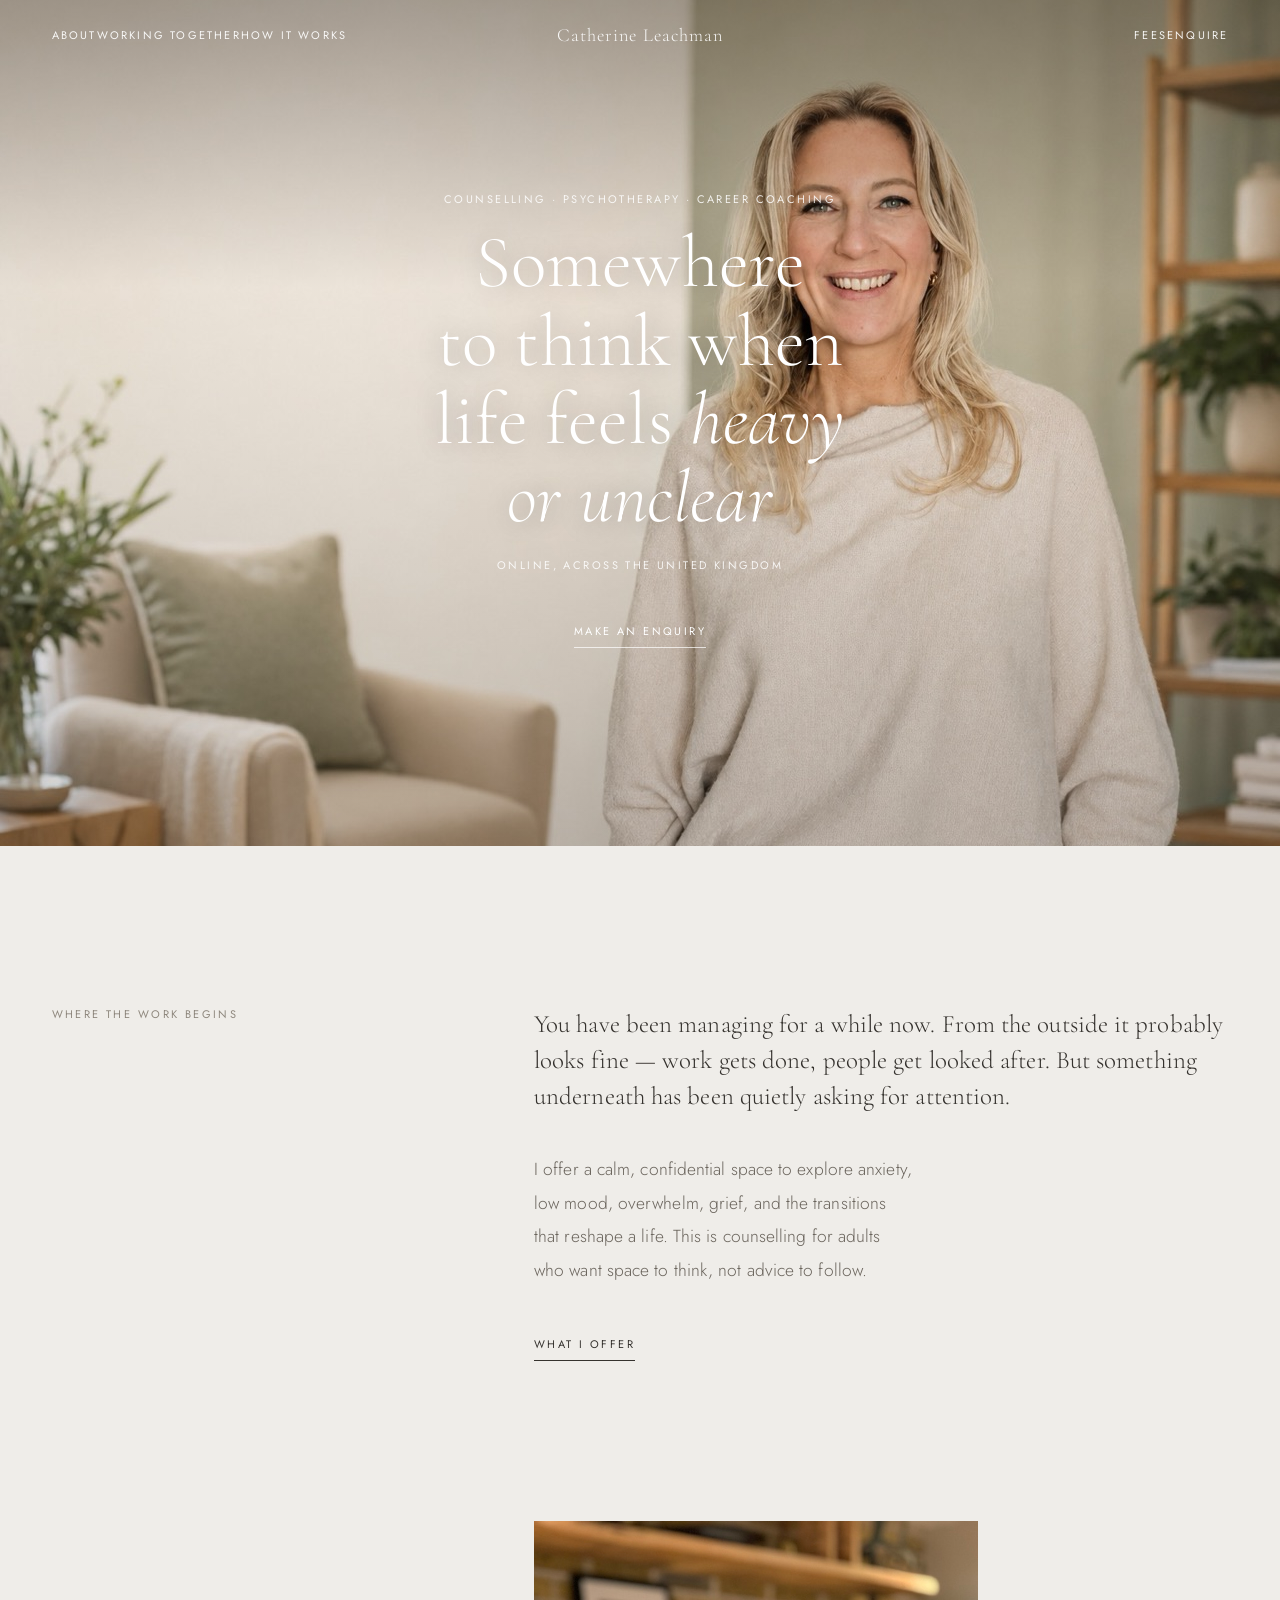
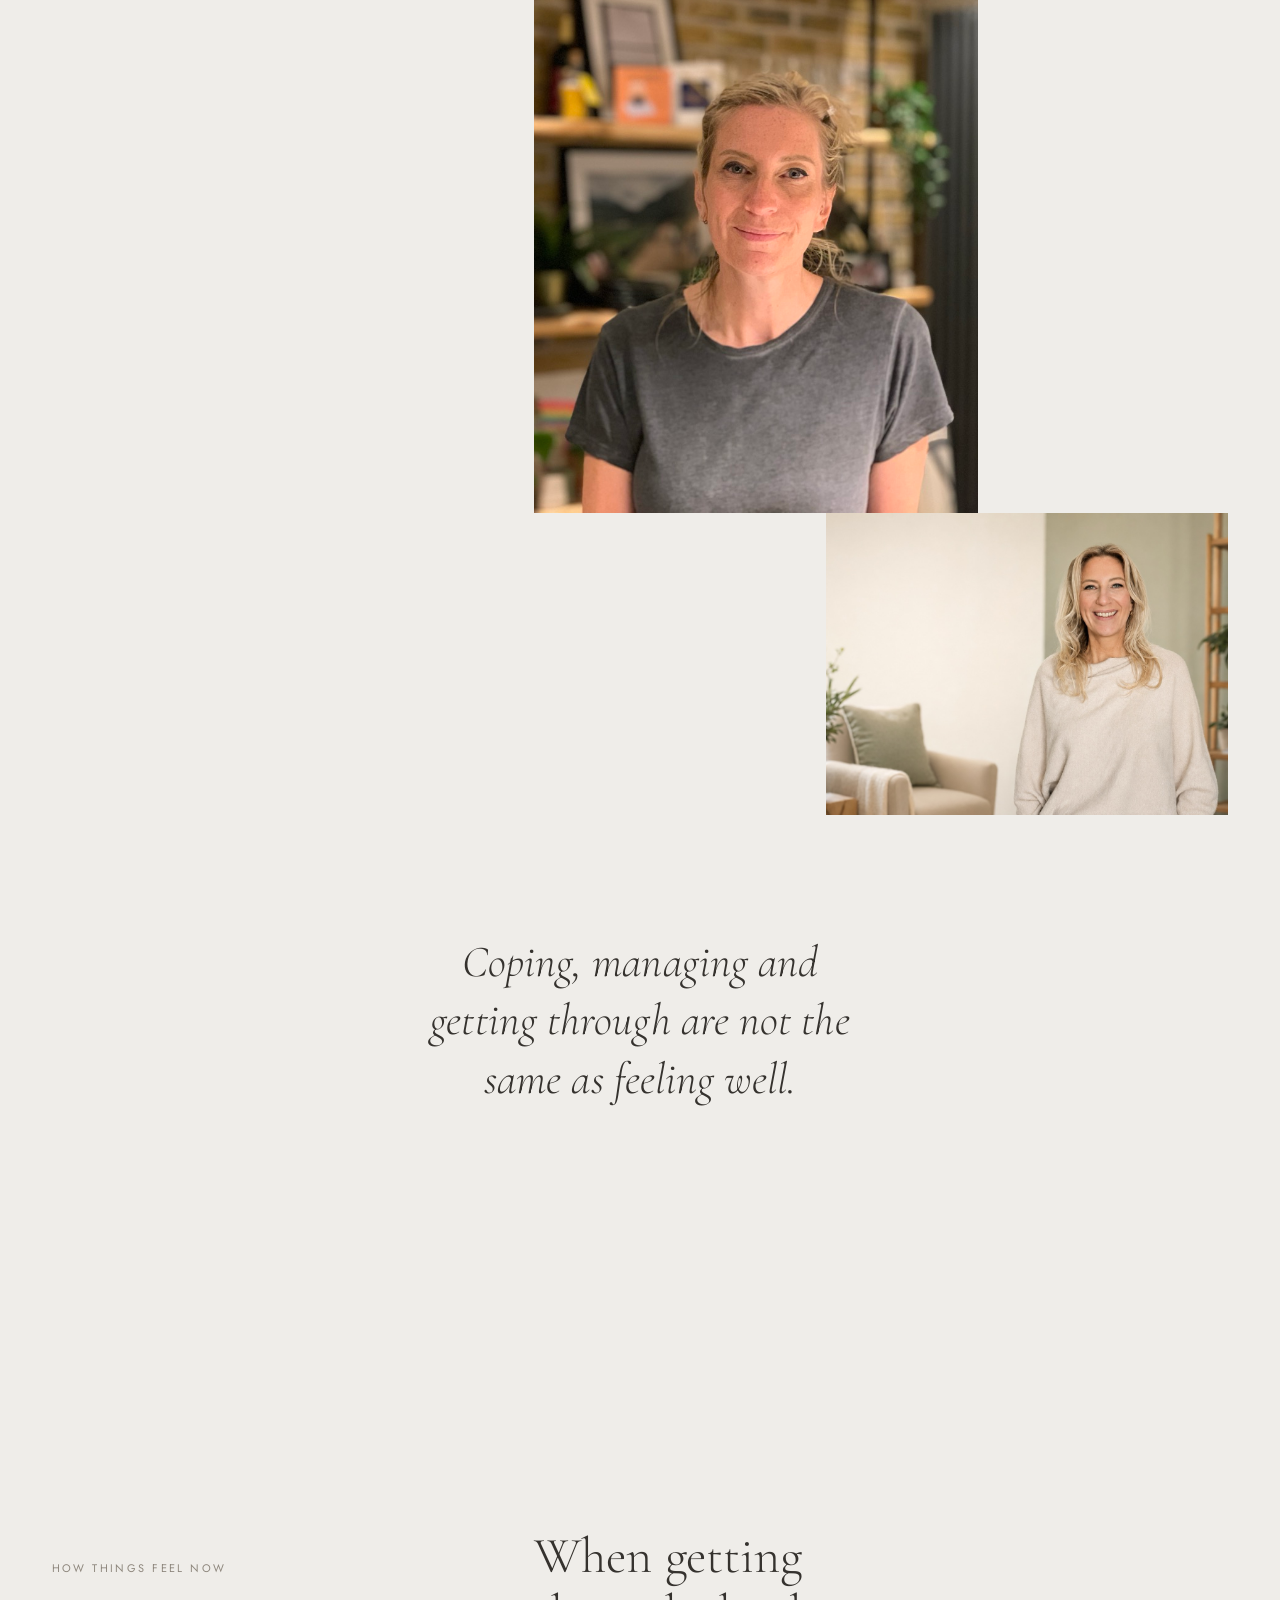
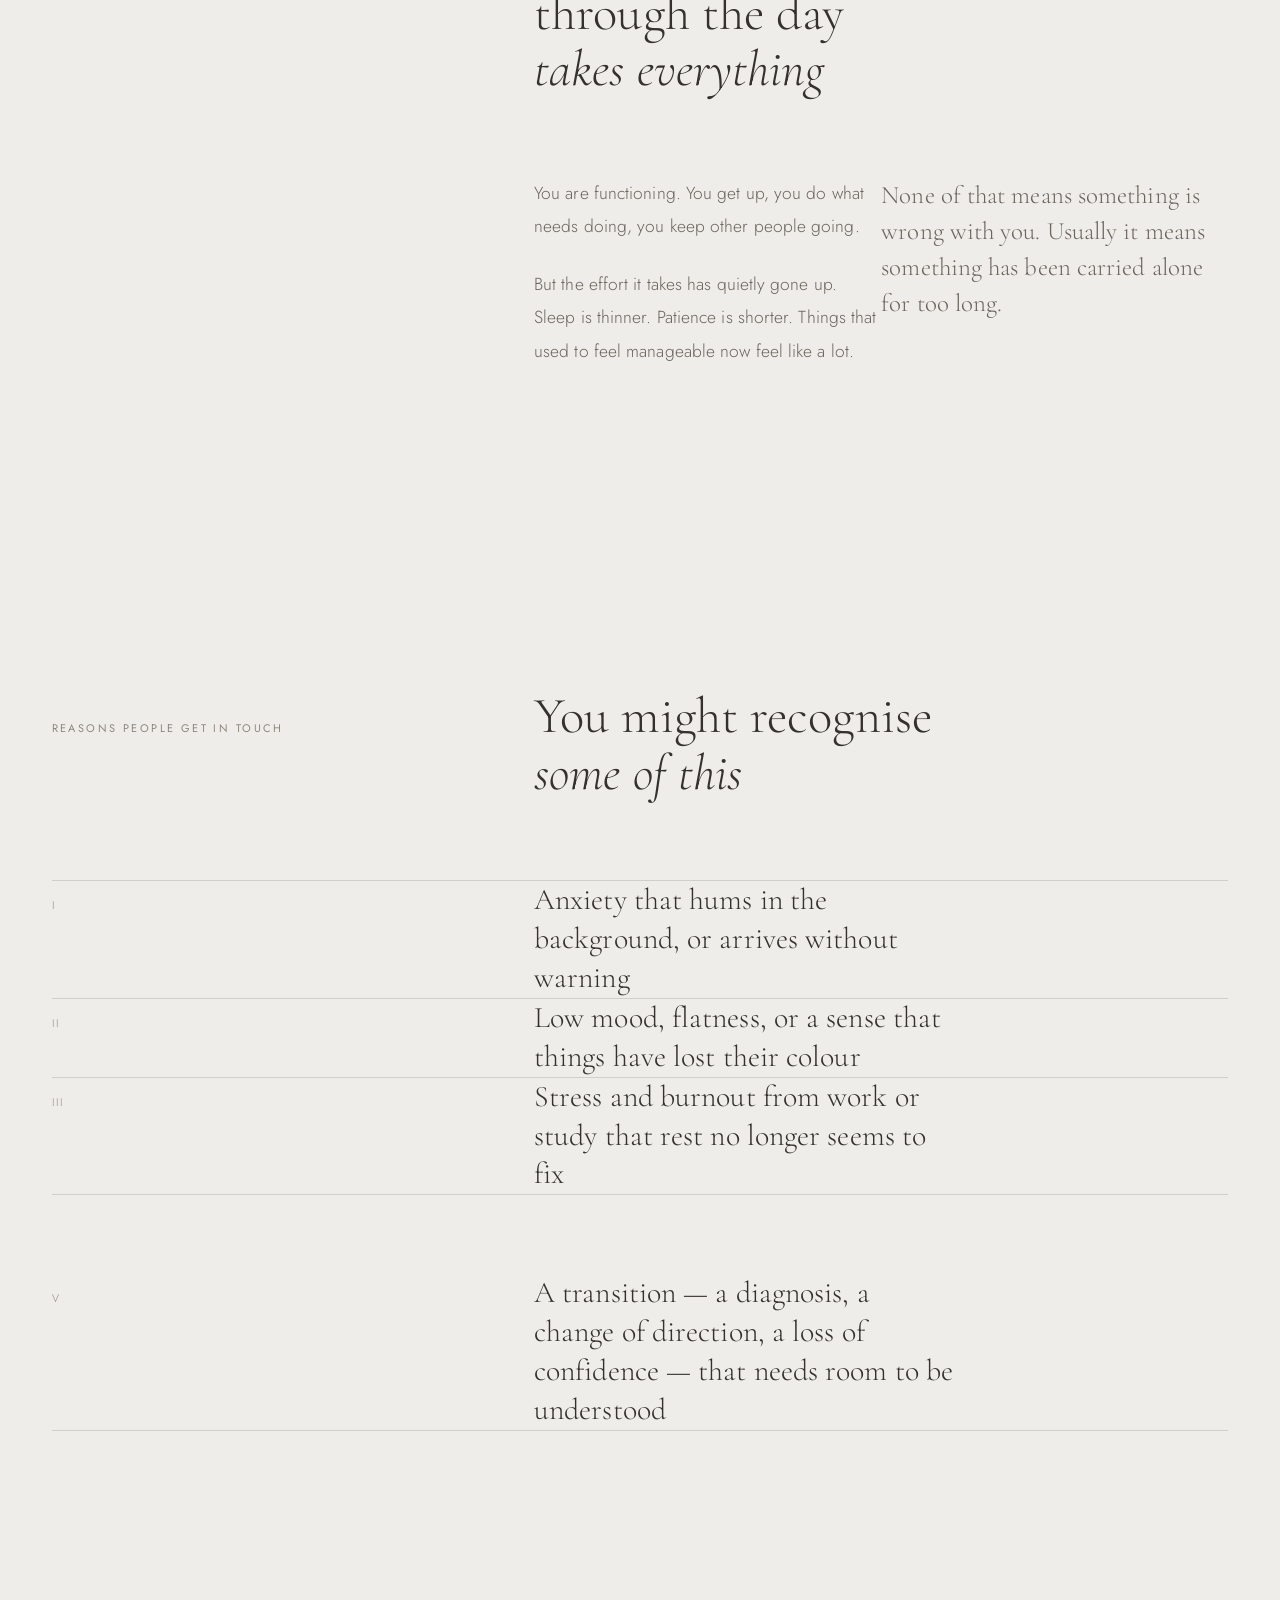
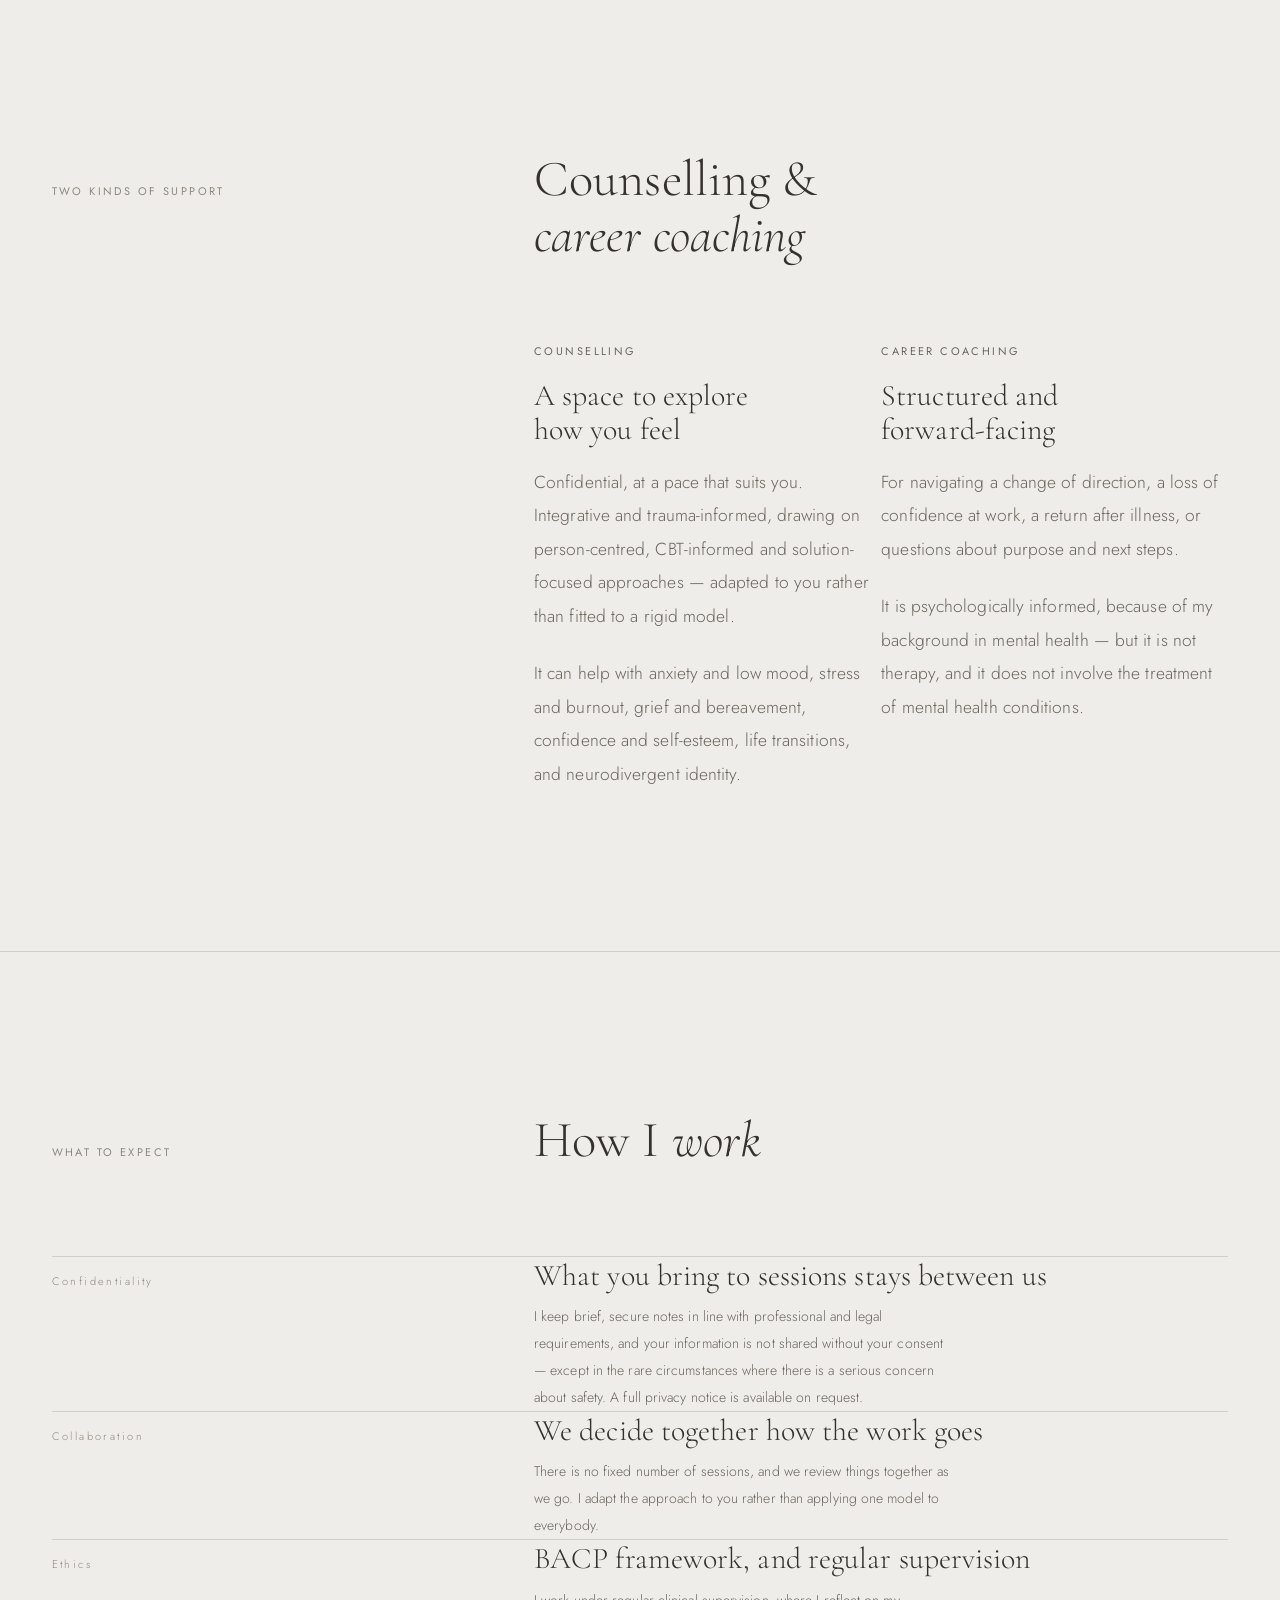
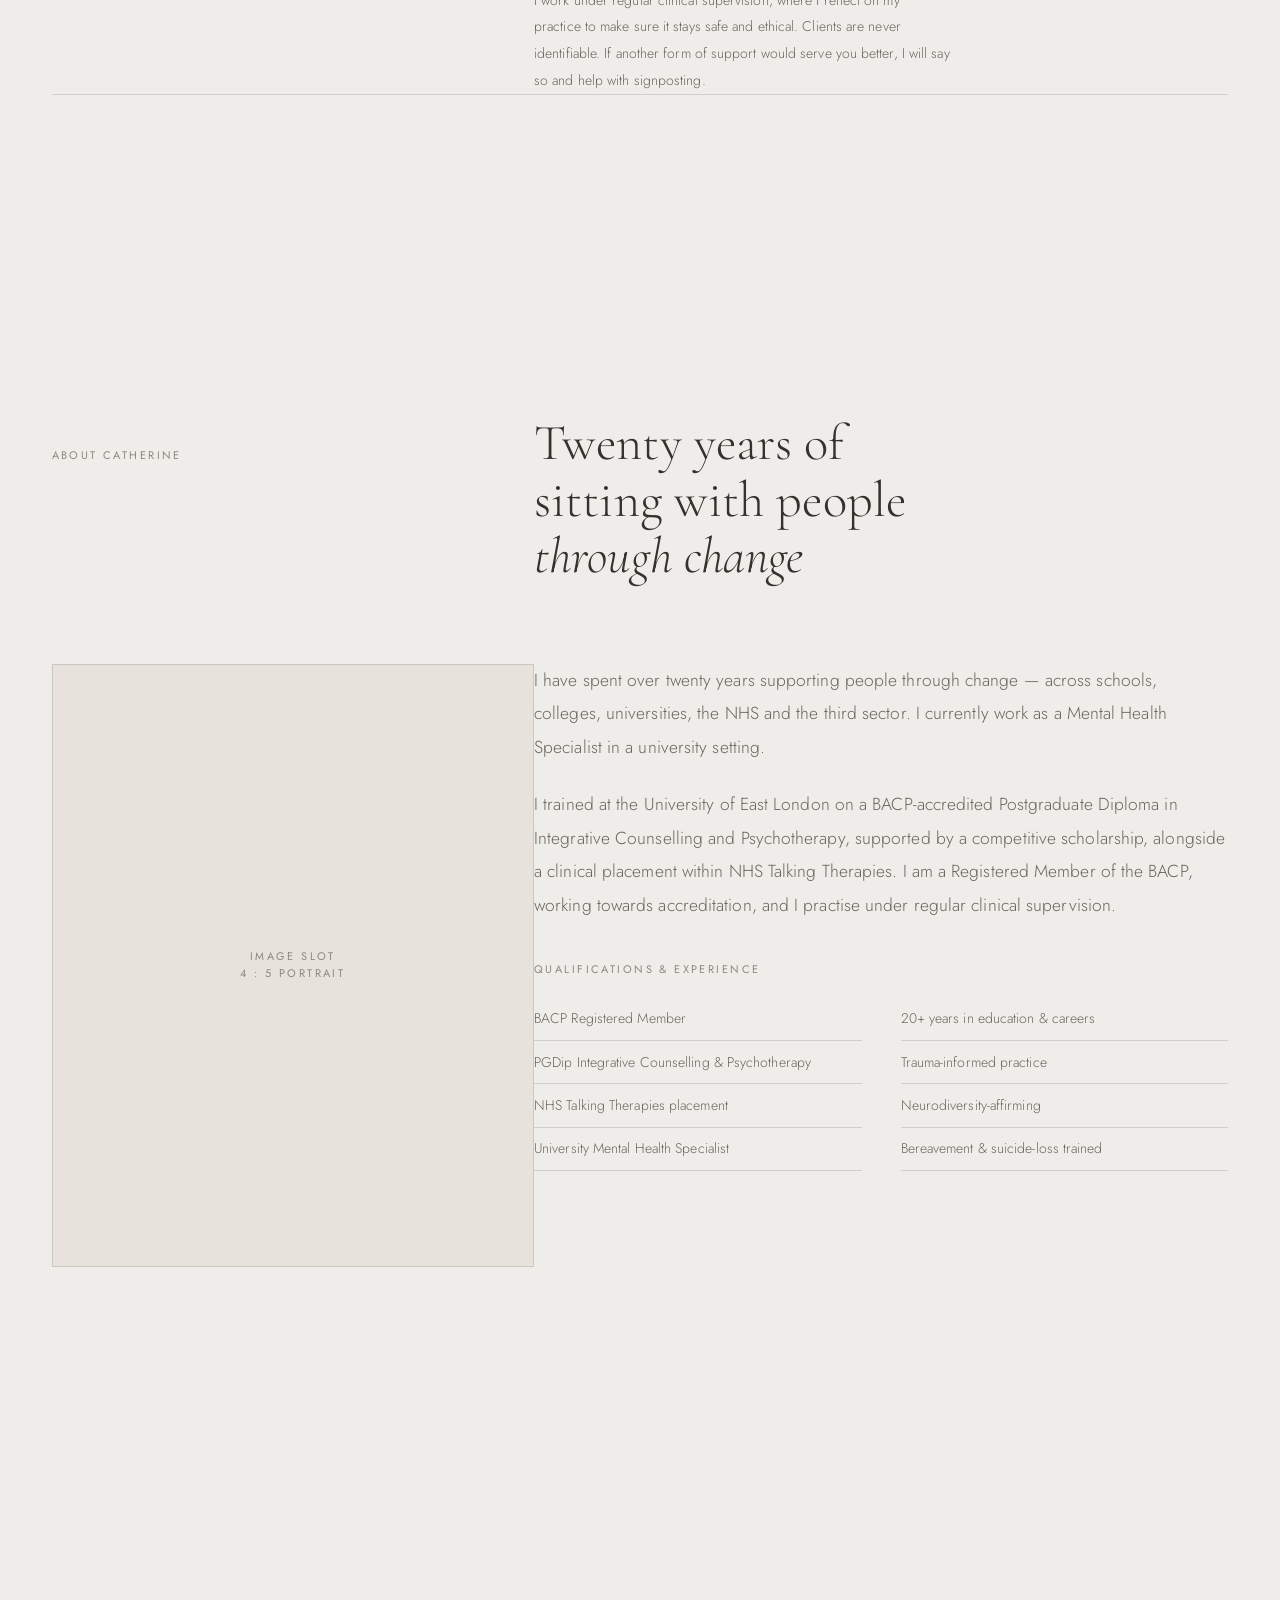
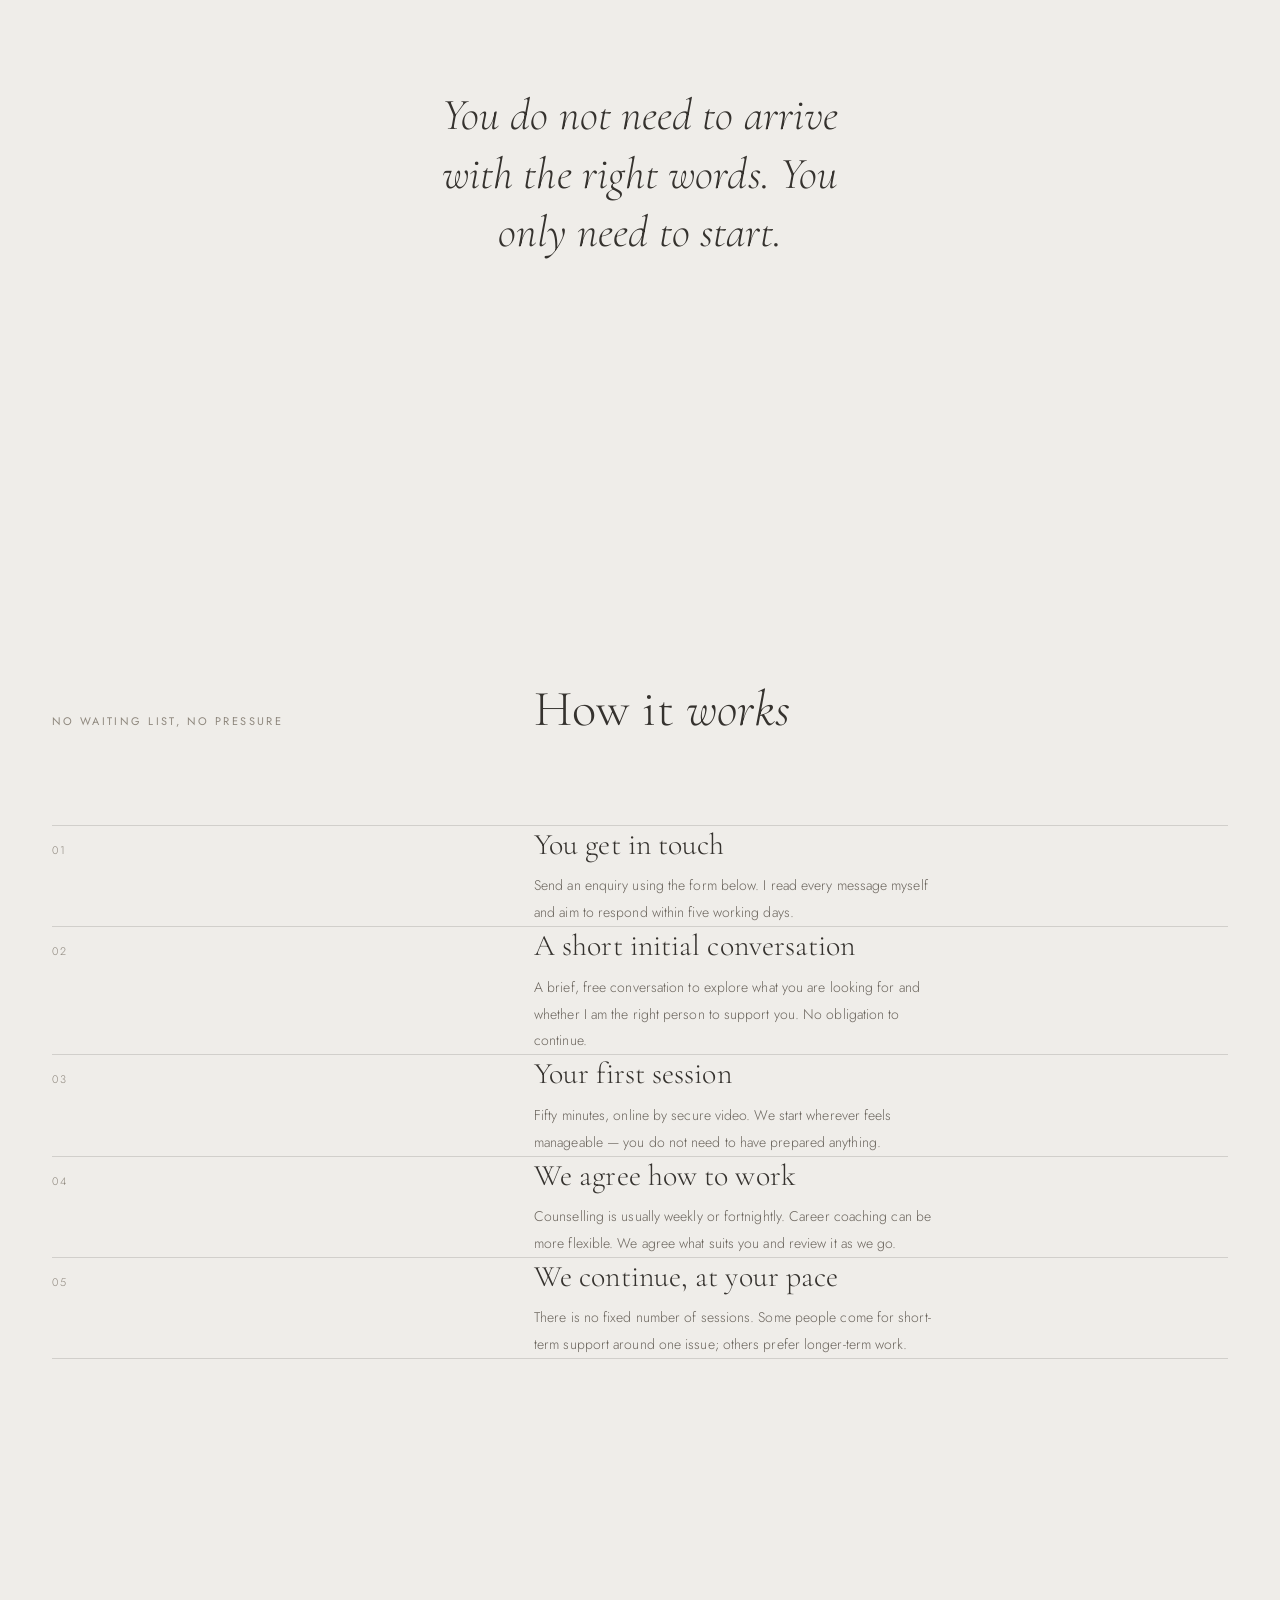
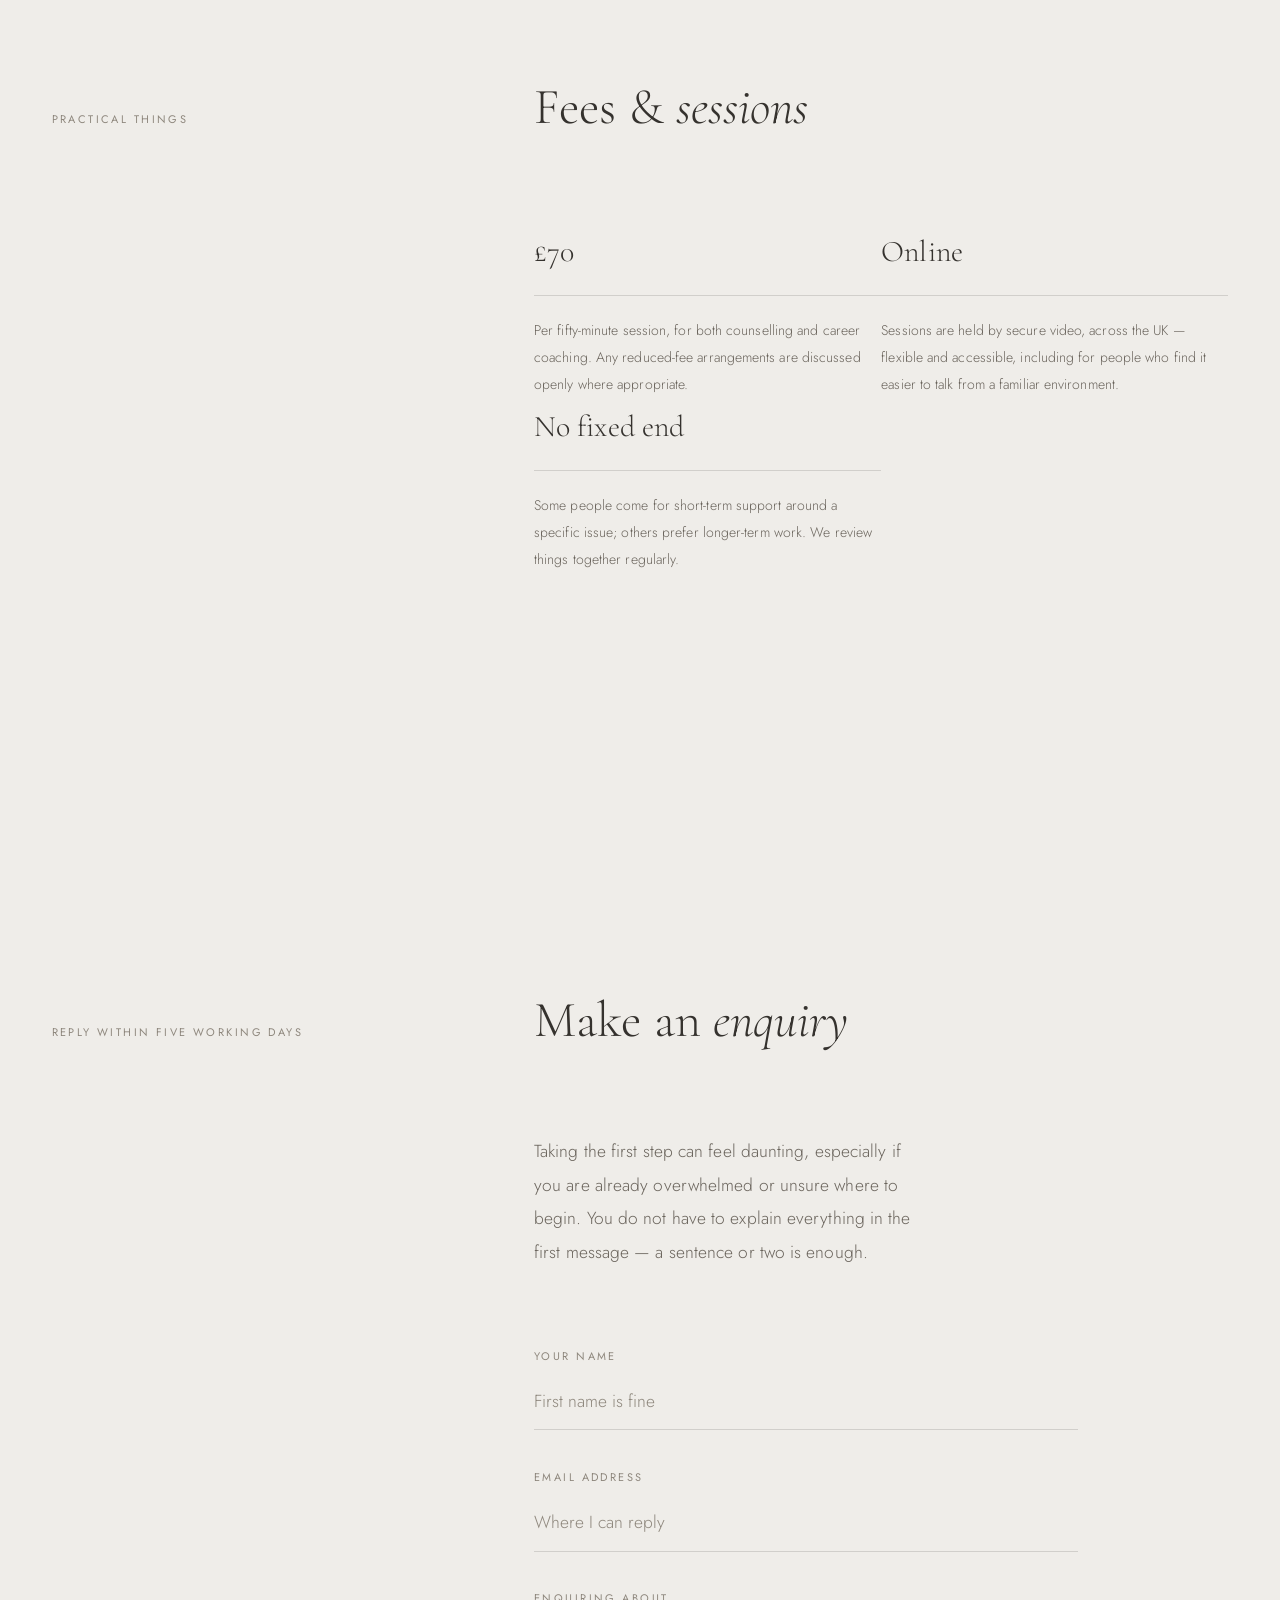
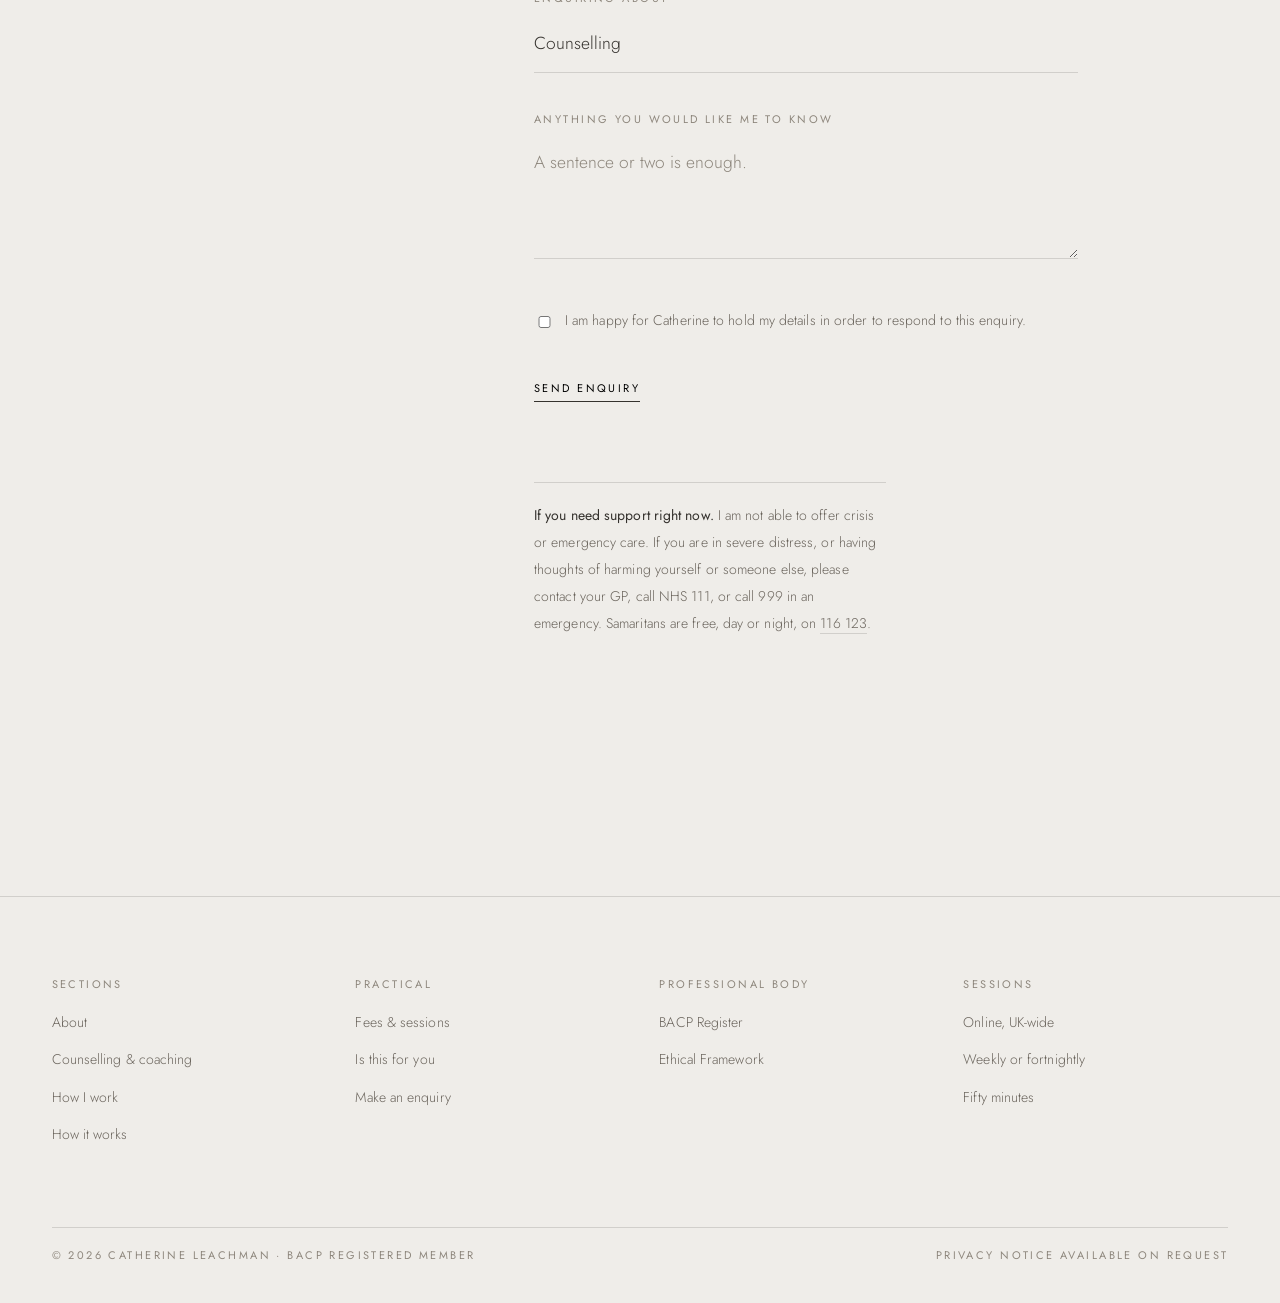
==== alt/index.html @ 8c3bf84b "Add a second design direction at /alt Quiet studio register, built from scratch rather than from any" ====
<!DOCTYPE html>
<html lang="en-GB">
<head>
<meta charset="utf-8"/>
<meta name="viewport" content="width=device-width, initial-scale=1"/>
<title>Catherine Leachman — Counselling, Psychotherapy &amp; Career Coaching</title>
<meta name="description" content="Integrative counselling, psychotherapy and career coaching for adults. Online sessions across the UK. BACP Registered Member."/>
<meta name="theme-color" content="#EFEDE9"/>
<meta name="robots" content="noindex"/><!-- alternate version, kept out of search -->

<link rel="icon" href="../catherine-leachman-1.jpeg"/>
<link rel="preconnect" href="https://fonts.googleapis.com"/>
<link rel="preconnect" href="https://fonts.gstatic.com" crossorigin/>
<link href="https://fonts.googleapis.com/css2?family=Cormorant+Garamond:ital,wght@0,300;0,400;1,300;1,400&display=swap" rel="stylesheet"/>
<link href="https://fonts.googleapis.com/css2?family=Jost:wght@300;400;500&display=swap" rel="stylesheet"/>

<style>
/* ─────────────────────────────────────────────────────────
   Catherine Leachman — version two.
   Quiet studio register: bone ground, no accent colour,
   wide-tracked uppercase navigation, staggered image pairs,
   a great deal of air, and motion that only ever fades.
   ───────────────────────────────────────────────────────── */

:root{
  --bone:      #EFEDE9;
  --bone-warm: #E7E3DC;
  --bone-deep: #DCD7CE;
  --ink:       #35322E;
  --ink-mid:   #6B655D;
  --ink-soft:  #8E877D;
  --hair:      rgba(53,50,46,0.16);

  --t-nav:    0.6875rem;
  --t-micro:  0.6875rem;
  --t-small:  0.875rem;
  --t-body:   clamp(0.98rem, 0.93rem + 0.22vw, 1.09rem);
  --t-lead:   clamp(1.15rem, 1rem + 0.7vw, 1.6rem);
  --t-h3:     clamp(1.35rem, 1.15rem + 0.9vw, 2rem);
  --t-h2:     clamp(1.9rem, 1.4rem + 2.2vw, 3.4rem);
  --t-h1:     clamp(2.4rem, 1.5rem + 3.9vw, 5.4rem);

  --s-1: 0.5rem;
  --s-2: clamp(0.9rem, 0.8rem + 0.5vw, 1.4rem);
  --s-3: clamp(1.6rem, 1.3rem + 1.4vw, 2.8rem);
  --s-4: clamp(3rem, 2.2rem + 3.4vw, 6rem);
  --s-5: clamp(5.5rem, 3.6rem + 8vw, 13rem);
  --s-6: clamp(8rem, 5rem + 14vw, 22rem);

  --gutter: clamp(1.25rem, 0.5rem + 3.4vw, 5rem);
  --nav-h: 4.5rem;

  --slow: cubic-bezier(0.22, 1, 0.36, 1);
}

*,*::before,*::after{ box-sizing:border-box; }
html{ -webkit-text-size-adjust:100%; }
@media (prefers-reduced-motion: no-preference){ html{ scroll-behavior:smooth; } }

body{
  margin:0;
  background:var(--bone);
  color:var(--ink);
  font-family:"Jost", ui-sans-serif, system-ui, sans-serif;
  font-size:var(--t-body);
  font-weight:300;
  line-height:1.92;
  letter-spacing:0.005em;
  -webkit-font-smoothing:antialiased;
  overflow-x:hidden;
}

h1,h2,h3,h4{
  font-family:"Cormorant Garamond", Garamond, Georgia, serif;
  font-weight:300;
  line-height:1.12;
  letter-spacing:0.002em;
  margin:0;
  text-wrap:balance;
}

p{ margin:0 0 1.4em; }
p:last-child{ margin-bottom:0; }
a{ color:inherit; text-decoration:none; }
img{ display:block; max-width:100%; height:auto; }
::selection{ background:var(--bone-deep); }
:focus-visible{ outline:1px solid var(--ink); outline-offset:4px; }

/* ── Shell ──────────────────────────────────────────── */

.wrap{
  width:min(100% - var(--gutter)*2, 82rem);
  margin-inline:auto;
}
.band{ padding-block:var(--s-5); }
.band-lg{ padding-block:var(--s-6); }
section[id]{ scroll-margin-top:calc(var(--nav-h) + 1rem); }

/* Wide-tracked uppercase label, used throughout */
.label{
  font-size:var(--t-micro);
  letter-spacing:0.22em;
  text-transform:uppercase;
  font-weight:400;
  color:var(--ink-soft);
  line-height:1.6;
}

/* Underlined uppercase link — the only "button" in this design */
.ulink{
  display:inline-block;
  font-size:var(--t-micro);
  letter-spacing:0.22em;
  text-transform:uppercase;
  font-weight:400;
  padding-bottom:0.45em;
  border-bottom:1px solid var(--ink);
  transition:color 0.6s var(--slow), border-color 0.6s var(--slow);
}
.ulink:hover{ color:var(--ink-soft); border-color:var(--ink-soft); }

.rule{ height:1px; background:var(--hair); border:0; margin:0; }

/* ── Navigation ─────────────────────────────────────── */

.nav{
  position:fixed; inset:0 0 auto 0; z-index:50;
  height:var(--nav-h);
  display:flex; align-items:center;
  background:rgba(239,237,233,0);
  transition:background 0.8s var(--slow), border-color 0.8s var(--slow);
  border-bottom:1px solid transparent;
}
.nav[data-solid="true"]{
  background:rgba(239,237,233,0.94);
  backdrop-filter:blur(10px);
  -webkit-backdrop-filter:blur(10px);
  border-bottom-color:var(--hair);
}
.nav .wrap{
  display:grid;
  grid-template-columns:1fr auto 1fr;
  align-items:center;
  gap:var(--s-2);
  width:min(100% - var(--gutter)*2, 74rem);
}
.nav-side{ display:flex; gap:clamp(1.2rem,0.6rem+2.2vw,3.4rem); }
.nav-side.right{ justify-content:flex-end; }
.nav a.n{
  font-size:var(--t-nav);
  letter-spacing:0.2em;
  text-transform:uppercase;
  font-weight:400;
  color:var(--ink-mid);
  white-space:nowrap;
  transition:color 0.5s var(--slow);
}
.nav a.n:hover{ color:var(--ink); }
.nav-mark{
  font-family:"Cormorant Garamond", Georgia, serif;
  font-size:1.15rem;
  letter-spacing:0.06em;
  color:var(--ink);
  white-space:nowrap;
}
/* Over the hero photograph the bar is invisible and the type is light */
.nav:not([data-solid="true"]) a.n,
.nav:not([data-solid="true"]) .nav-mark{ color:rgba(255,255,255,0.92); }

@media (max-width:860px){
  .nav .wrap{ grid-template-columns:1fr auto; }
  .nav-side.left{ display:none; }
  .nav-side.right{ gap:1.1rem; }
  .nav a.n[data-drop]{ display:none; }
}

/* ── Hero: full-bleed photograph ────────────────────── */

.hero{
  position:relative;
  min-height:min(94svh, 60rem);
  display:grid;
  place-items:center;
  overflow:hidden;
  background:var(--bone-deep);
}
.hero-img{
  position:absolute; inset:0;
  width:100%; height:100%;
  object-fit:cover;
  object-position:center 38%;
  transform:scale(1.06);
  opacity:0;
  transition:transform 2.6s var(--slow), opacity 1.8s ease-out;
}
.ready .hero-img{ transform:scale(1); opacity:1; }
.hero::after{
  content:"";
  position:absolute; inset:0;
  background:linear-gradient(180deg, rgba(40,36,32,0.36) 0%, rgba(40,36,32,0.06) 34%, rgba(40,36,32,0.22) 100%);
}
.hero-inner{
  position:relative; z-index:2;
  text-align:center;
  color:#fff;
  padding:var(--nav-h) var(--gutter) var(--s-4);
  max-width:34rem;
}
.hero h1{
  font-size:var(--t-h1);
  font-weight:300;
  line-height:1.06;
  margin-bottom:var(--s-2);
  text-shadow:0 1px 26px rgba(30,26,22,0.28);
}
.hero h1 em{ font-style:italic; }
.hero .label{ color:rgba(255,255,255,0.86); }
.hero-cta{ margin-top:var(--s-3); }
.hero-cta .ulink{ color:#fff; border-color:rgba(255,255,255,0.7); }
.hero-cta .ulink:hover{ color:rgba(255,255,255,0.75); border-color:rgba(255,255,255,0.4); }

/* ── Text + staggered image pair ────────────────────── */

.split{
  display:grid;
  grid-template-columns:minmax(0,0.82fr) minmax(0,1.18fr);
  gap:var(--s-4) clamp(2rem,1rem+5vw,7rem);
  align-items:start;
}
@media (max-width:900px){ .split{ grid-template-columns:1fr; } }

/* Two photographs, offset and overlapping, as on a studio page */
.stagger{ position:relative; padding-bottom:clamp(3rem,2rem+6vw,9rem); }
.stagger .a{ width:64%; }
.stagger .b{
  width:58%;
  position:absolute;
  right:0;
  top:clamp(2.5rem,1.5rem+5vw,7rem);
}
.stagger img{ width:100%; }
.stagger .a img{ aspect-ratio:3/4; object-fit:cover; object-position:80% center; }
.stagger .b img{ aspect-ratio:4/3; object-fit:cover; }
@media (max-width:620px){
  .stagger{ padding-bottom:0; }
  .stagger .a{ width:82%; }
  .stagger .b{ position:static; width:82%; margin-left:auto; margin-top:var(--s-2); }
}

.measure{ max-width:38ch; }
.lead{
  font-family:"Cormorant Garamond", Georgia, serif;
  font-size:var(--t-lead);
  line-height:1.45;
  font-weight:300;
  color:var(--ink);
}

/* ── Section headings ───────────────────────────────── */

.head{
  display:grid;
  grid-template-columns:minmax(0,0.82fr) minmax(0,1.18fr);
  gap:var(--s-2) clamp(2rem,1rem+5vw,7rem);
  align-items:baseline;
  margin-bottom:var(--s-4);
}
@media (max-width:900px){ .head{ grid-template-columns:1fr; } }
.head h2{ font-size:var(--t-h2); max-width:18ch; }
.head h2 em{ font-style:italic; }

/* ── Quiet full-width statement ─────────────────────── */

.statement{
  text-align:center;
  padding-block:var(--s-6);
}
.statement p{
  font-family:"Cormorant Garamond", Georgia, serif;
  font-size:clamp(1.5rem, 1.1rem + 2.1vw, 3.1rem);
  font-weight:300;
  font-style:italic;
  line-height:1.32;
  max-width:24ch;
  margin-inline:auto;
}

/* ── Lists ──────────────────────────────────────────── */

.rows{ list-style:none; margin:0; padding:0; border-top:1px solid var(--hair); }
.rows li{
  border-bottom:1px solid var(--hair);
  padding-block:clamp(1.1rem,0.9rem+0.9vw,1.7rem);
  display:grid;
  grid-template-columns:minmax(0,0.82fr) minmax(0,1.18fr);
  gap:0.5rem clamp(2rem,1rem+5vw,7rem);
  align-items:baseline;
}
@media (max-width:900px){ .rows li{ grid-template-columns:1fr; } }
.rows .n{ font-size:var(--t-micro); letter-spacing:0.22em; color:var(--ink-soft); }
.rows .t{
  font-family:"Cormorant Garamond", Georgia, serif;
  font-size:var(--t-h3);
  font-weight:300;
  line-height:1.3;
  max-width:30ch;
}
.rows p{ margin:0.5em 0 0; color:var(--ink-mid); font-size:var(--t-small); max-width:52ch; }

/* ── Two columns of prose ───────────────────────────── */

.cols{
  display:grid;
  grid-template-columns:repeat(auto-fit, minmax(min(100%,20rem),1fr));
  gap:var(--s-4) clamp(2rem,1rem+5vw,7rem);
}
.cols h3{ font-size:var(--t-h3); margin-bottom:var(--s-2); }
.cols p{ color:var(--ink-mid); }

/* ── Facts ──────────────────────────────────────────── */

.facts{
  display:grid;
  grid-template-columns:repeat(auto-fit, minmax(min(100%,15rem),1fr));
  gap:var(--s-3) clamp(2rem,1rem+4vw,5rem);
  margin:0;
}
.facts dt{
  font-family:"Cormorant Garamond", Georgia, serif;
  font-size:var(--t-h3);
  font-weight:300;
  padding-bottom:0.5em;
  margin-bottom:0.7em;
  border-bottom:1px solid var(--hair);
}
.facts dd{ margin:0; color:var(--ink-mid); font-size:var(--t-small); }

/* ── Credentials ────────────────────────────────────── */

.creds{ list-style:none; margin:0; padding:0; columns:2; column-gap:var(--s-3); }
@media (max-width:620px){ .creds{ columns:1; } }
.creds li{
  break-inside:avoid;
  font-size:var(--t-small);
  color:var(--ink-mid);
  padding-block:0.55em;
  border-bottom:1px solid var(--hair);
}

/* ── Image slot still to fill ───────────────────────── */

.slot{
  aspect-ratio:4/5;
  background:var(--bone-warm);
  border:1px solid var(--hair);
  display:grid;
  place-items:center;
  text-align:center;
  padding:var(--s-2);
}

/* ── Form ───────────────────────────────────────────── */

.form{ max-width:34rem; }
.field{ margin-bottom:var(--s-3); }
.field label{ display:block; margin-bottom:0.7em; }
.field input,.field textarea,.field select{
  width:100%;
  font:inherit; font-size:var(--t-body);
  color:var(--ink);
  background:transparent;
  border:0; border-bottom:1px solid var(--hair);
  border-radius:0;
  padding:0.65em 0;
  appearance:none;
  transition:border-color 0.6s var(--slow);
}
.field textarea{ min-height:7em; resize:vertical; line-height:1.7; }
.field input:focus,.field textarea:focus,.field select:focus{
  outline:none; border-bottom-color:var(--ink);
}
.field ::placeholder{ color:var(--ink-soft); }
.consent{
  display:flex; gap:0.8em; align-items:flex-start;
  font-size:var(--t-small); color:var(--ink-mid);
  margin-bottom:var(--s-3); cursor:pointer; line-height:1.6;
}
.consent input{ width:0.95em; height:0.95em; margin-top:0.5em; flex:0 0 auto; accent-color:var(--ink); }
button.ulink{ background:none; border:0; border-bottom:1px solid var(--ink); font-family:inherit; cursor:pointer; padding:0 0 0.45em; }
.status{ margin-top:var(--s-2); font-size:var(--t-small); color:var(--ink-mid); opacity:0; transition:opacity 0.5s ease; }
.status[data-shown="true"]{ opacity:1; }

.safety{
  margin-top:var(--s-4);
  padding-top:var(--s-2);
  border-top:1px solid var(--hair);
  font-size:var(--t-small);
  color:var(--ink-mid);
  max-width:44ch;
}
.safety strong{ color:var(--ink); font-weight:400; }
.safety a{ border-bottom:1px solid var(--hair); }

/* ── Footer ─────────────────────────────────────────── */

.foot{
  padding-block:var(--s-4) var(--s-3);
  border-top:1px solid var(--hair);
}
.foot-cols{
  display:grid;
  grid-template-columns:repeat(auto-fit, minmax(min(100%,11rem),1fr));
  gap:var(--s-3);
  margin-bottom:var(--s-4);
}
.foot ul{ list-style:none; margin:0.9em 0 0; padding:0; display:grid; gap:0.6em; }
.foot li{ font-size:var(--t-small); color:var(--ink-mid); }
.foot a:hover{ color:var(--ink); }
.foot-base{
  display:flex; flex-wrap:wrap; justify-content:space-between; gap:var(--s-2);
  padding-top:var(--s-2); border-top:1px solid var(--hair);
}

/* ── Motion: fades only, slow ───────────────────────── */

[data-fade]{
  opacity:0;
  transform:translateY(1.1rem);
  transition:opacity 1.5s var(--slow), transform 1.6s var(--slow);
}
[data-fade].in{ opacity:1; transform:none; }
[data-fade][data-d="1"]{ transition-delay:0.14s; }
[data-fade][data-d="2"]{ transition-delay:0.28s; }
[data-fade][data-d="3"]{ transition-delay:0.42s; }

@media (prefers-reduced-motion: reduce){
  *,*::before,*::after{
    animation-duration:0.01ms !important;
    transition-duration:0.01ms !important;
    scroll-behavior:auto !important;
  }
  [data-fade]{ opacity:1 !important; transform:none !important; }
  .hero-img{ opacity:1 !important; transform:none !important; }
}
</style>
</head>

<body>

<nav class="nav" id="nav">
  <div class="wrap">
    <div class="nav-side left">
      <a class="n" href="#about">About</a>
      <a class="n" href="#working" data-drop>Working together</a>
      <a class="n" href="#process" data-drop>How it works</a>
    </div>
    <a class="nav-mark" href="#top">Catherine Leachman</a>
    <div class="nav-side right">
      <a class="n" href="#practical" data-drop>Fees</a>
      <a class="n" href="#enquiry">Enquire</a>
    </div>
  </div>
</nav>

<main id="top">

  <!-- Hero ─────────────────────────────────────────── -->
  <header class="hero">
    <img class="hero-img" src="../catherine-leachman-1.jpeg"
         alt="Catherine Leachman in the room where she works"/>
    <div class="hero-inner">
      <p class="label" data-fade>Counselling · Psychotherapy · Career coaching</p>
      <h1 data-fade data-d="1">Somewhere to think when life feels <em>heavy or unclear</em></h1>
      <p class="label" data-fade data-d="2">Online, across the United Kingdom</p>
      <div class="hero-cta" data-fade data-d="3">
        <a class="ulink" href="#enquiry">Make an enquiry</a>
      </div>
    </div>
  </header>

  <!-- Intro + staggered pair ───────────────────────── -->
  <section class="band" id="intro">
    <div class="wrap split">
      <div>
        <p class="label" data-fade>Where the work begins</p>
      </div>
      <div>
        <p class="lead" data-fade style="margin-bottom:var(--s-3)">
          You have been managing for a while now. From the outside it probably
          looks fine — work gets done, people get looked after. But something
          underneath has been quietly asking for attention.
        </p>
        <p class="measure" data-fade data-d="1" style="color:var(--ink-mid)">
          I offer a calm, confidential space to explore anxiety, low mood,
          overwhelm, grief, and the transitions that reshape a life. This is
          counselling for adults who want space to think, not advice to follow.
        </p>
        <p style="margin-top:var(--s-3)" data-fade data-d="2">
          <a class="ulink" href="#working">What I offer</a>
        </p>
      </div>
    </div>

    <div class="wrap split" style="margin-top:var(--s-5)">
      <div></div>
      <div class="stagger">
        <figure class="a" data-fade style="margin:0">
          <img src="../catherine-leachman-2.jpeg" alt="Catherine Leachman"/>
        </figure>
        <figure class="b" data-fade data-d="2" style="margin:0">
          <img src="../catherine-leachman-1.jpeg" alt="The room where sessions are held"/>
        </figure>
      </div>
    </div>
  </section>

  <!-- Statement ────────────────────────────────────── -->
  <section class="statement">
    <div class="wrap">
      <p data-fade>
        Coping, managing and getting through are not the same as feeling well.
      </p>
    </div>
  </section>

  <!-- How it feels ─────────────────────────────────── -->
  <section class="band" id="feeling">
    <div class="wrap">
      <div class="head">
        <p class="label" data-fade>How things feel now</p>
        <h2 data-fade>When getting through the day <em>takes everything</em></h2>
      </div>
      <div class="split">
        <div></div>
        <div class="cols">
          <div data-fade>
            <p>You are functioning. You get up, you do what needs doing, you keep
              other people going.</p>
            <p>But the effort it takes has quietly gone up. Sleep is thinner.
              Patience is shorter. Things that used to feel manageable now feel
              like a lot.</p>
          </div>
          <div data-fade data-d="1">
            <p class="lead">None of that means something is wrong with you.
              Usually it means something has been carried alone for too long.</p>
          </div>
        </div>
      </div>
    </div>
  </section>

  <!-- Reasons ──────────────────────────────────────── -->
  <section class="band" id="reasons">
    <div class="wrap">
      <div class="head">
        <p class="label" data-fade>Reasons people get in touch</p>
        <h2 data-fade>You might recognise <em>some of this</em></h2>
      </div>
      <ul class="rows">
        <li data-fade><span class="n">I</span><span class="t">Anxiety that hums in the background, or arrives without warning</span></li>
        <li data-fade><span class="n">II</span><span class="t">Low mood, flatness, or a sense that things have lost their colour</span></li>
        <li data-fade><span class="n">III</span><span class="t">Stress and burnout from work or study that rest no longer seems to fix</span></li>
        <li data-fade><span class="n">IV</span><span class="t">Grief and loss, including sudden or traumatic bereavement</span></li>
        <li data-fade><span class="n">V</span><span class="t">A transition — a diagnosis, a change of direction, a loss of confidence — that needs room to be understood</span></li>
      </ul>
    </div>
  </section>

  <!-- Working together ─────────────────────────────── -->
  <section class="band" id="working">
    <div class="wrap">
      <div class="head">
        <p class="label" data-fade>Two kinds of support</p>
        <h2 data-fade>Counselling &amp; <em>career coaching</em></h2>
      </div>
      <div class="split">
        <div></div>
        <div class="cols">
          <div data-fade>
            <p class="label" style="margin-bottom:var(--s-2)">Counselling</p>
            <h3 style="margin-bottom:var(--s-2)">A space to explore how you feel</h3>
            <p>Confidential, at a pace that suits you. Integrative and
              trauma-informed, drawing on person-centred, CBT-informed and
              solution-focused approaches — adapted to you rather than fitted to
              a rigid model.</p>
            <p>It can help with anxiety and low mood, stress and burnout, grief
              and bereavement, confidence and self-esteem, life transitions, and
              neurodivergent identity.</p>
          </div>
          <div data-fade data-d="1">
            <p class="label" style="margin-bottom:var(--s-2)">Career coaching</p>
            <h3 style="margin-bottom:var(--s-2)">Structured and forward-facing</h3>
            <p>For navigating a change of direction, a loss of confidence at
              work, a return after illness, or questions about purpose and next
              steps.</p>
            <p>It is psychologically informed, because of my background in
              mental health — but it is not therapy, and it does not involve the
              treatment of mental health conditions.</p>
          </div>
        </div>
      </div>
    </div>
  </section>

  <hr class="rule"/>

  <!-- How I work ───────────────────────────────────── -->
  <section class="band" id="principles">
    <div class="wrap">
      <div class="head">
        <p class="label" data-fade>What to expect</p>
        <h2 data-fade>How I <em>work</em></h2>
      </div>
      <ul class="rows">
        <li data-fade>
          <span class="n">Confidentiality</span>
          <div>
            <span class="t">What you bring to sessions stays between us</span>
            <p>I keep brief, secure notes in line with professional and legal
              requirements, and your information is not shared without your
              consent — except in the rare circumstances where there is a serious
              concern about safety. A full privacy notice is available on request.</p>
          </div>
        </li>
        <li data-fade>
          <span class="n">Collaboration</span>
          <div>
            <span class="t">We decide together how the work goes</span>
            <p>There is no fixed number of sessions, and we review things
              together as we go. I adapt the approach to you rather than applying
              one model to everybody.</p>
          </div>
        </li>
        <li data-fade>
          <span class="n">Ethics</span>
          <div>
            <span class="t">BACP framework, and regular supervision</span>
            <p>I work under regular clinical supervision, where I reflect on my
              practice to make sure it stays safe and ethical. Clients are never
              identifiable. If another form of support would serve you better, I
              will say so and help with signposting.</p>
          </div>
        </li>
      </ul>
    </div>
  </section>

  <!-- About ────────────────────────────────────────── -->
  <section class="band" id="about">
    <div class="wrap">
      <div class="head">
        <p class="label" data-fade>About Catherine</p>
        <h2 data-fade>Twenty years of sitting with people <em>through change</em></h2>
      </div>
      <div class="split">
        <div data-fade>
          <!-- SET UP: replace with a photograph, 4:5 portrait, ~1200 x 1500 -->
          <div class="slot">
            <p class="label">Image slot<br/>4 : 5 portrait</p>
          </div>
        </div>
        <div>
          <p data-fade style="color:var(--ink-mid)">
            I have spent over twenty years supporting people through change —
            across schools, colleges, universities, the NHS and the third sector.
            I currently work as a Mental Health Specialist in a university setting.
          </p>
          <p data-fade data-d="1" style="color:var(--ink-mid)">
            I trained at the University of East London on a BACP-accredited
            Postgraduate Diploma in Integrative Counselling and Psychotherapy,
            supported by a competitive scholarship, alongside a clinical placement
            within NHS Talking Therapies. I am a Registered Member of the BACP,
            working towards accreditation, and I practise under regular clinical
            supervision.
          </p>
          <p class="label" data-fade data-d="2" style="margin:var(--s-3) 0 var(--s-2)">
            Qualifications &amp; experience
          </p>
          <ul class="creds" data-fade data-d="2">
            <li>BACP Registered Member</li>
            <li>PGDip Integrative Counselling &amp; Psychotherapy</li>
            <li>NHS Talking Therapies placement</li>
            <li>University Mental Health Specialist</li>
            <li>20+ years in education &amp; careers</li>
            <li>Trauma-informed practice</li>
            <li>Neurodiversity-affirming</li>
            <li>Bereavement &amp; suicide-loss trained</li>
          </ul>
        </div>
      </div>
    </div>
  </section>

  <!-- Statement ────────────────────────────────────── -->
  <section class="statement">
    <div class="wrap">
      <p data-fade>
        You do not need to arrive with the right words. You only need to start.
      </p>
    </div>
  </section>

  <!-- Process ──────────────────────────────────────── -->
  <section class="band" id="process">
    <div class="wrap">
      <div class="head">
        <p class="label" data-fade>No waiting list, no pressure</p>
        <h2 data-fade>How it <em>works</em></h2>
      </div>
      <ul class="rows">
        <li data-fade><span class="n">01</span><div><span class="t">You get in touch</span>
          <p>Send an enquiry using the form below. I read every message myself and aim to respond within five working days.</p></div></li>
        <li data-fade><span class="n">02</span><div><span class="t">A short initial conversation</span>
          <p>A brief, free conversation to explore what you are looking for and whether I am the right person to support you. No obligation to continue.</p></div></li>
        <li data-fade><span class="n">03</span><div><span class="t">Your first session</span>
          <p>Fifty minutes, online by secure video. We start wherever feels manageable — you do not need to have prepared anything.</p></div></li>
        <li data-fade><span class="n">04</span><div><span class="t">We agree how to work</span>
          <p>Counselling is usually weekly or fortnightly. Career coaching can be more flexible. We agree what suits you and review it as we go.</p></div></li>
        <li data-fade><span class="n">05</span><div><span class="t">We continue, at your pace</span>
          <p>There is no fixed number of sessions. Some people come for short-term support around one issue; others prefer longer-term work.</p></div></li>
      </ul>
    </div>
  </section>

  <!-- Practical ────────────────────────────────────── -->
  <section class="band" id="practical">
    <div class="wrap">
      <div class="head">
        <p class="label" data-fade>Practical things</p>
        <h2 data-fade>Fees &amp; <em>sessions</em></h2>
      </div>
      <div class="split">
        <div></div>
        <dl class="facts">
          <div data-fade>
            <dt>£70</dt>
            <dd>Per fifty-minute session, for both counselling and career coaching. Any reduced-fee arrangements are discussed openly where appropriate.</dd>
          </div>
          <div data-fade data-d="1">
            <dt>Online</dt>
            <dd>Sessions are held by secure video, across the UK — flexible and accessible, including for people who find it easier to talk from a familiar environment.</dd>
          </div>
          <div data-fade data-d="2">
            <dt>No fixed end</dt>
            <dd>Some people come for short-term support around a specific issue; others prefer longer-term work. We review things together regularly.</dd>
          </div>
        </dl>
      </div>
    </div>
  </section>

  <!-- Enquiry ──────────────────────────────────────── -->
  <section class="band-lg" id="enquiry">
    <div class="wrap">
      <div class="head">
        <p class="label" data-fade>Reply within five working days</p>
        <h2 data-fade>Make an <em>enquiry</em></h2>
      </div>
      <div class="split">
        <div></div>
        <div>
          <p class="measure" data-fade style="color:var(--ink-mid); margin-bottom:var(--s-4)">
            Taking the first step can feel daunting, especially if you are
            already overwhelmed or unsure where to begin. You do not have to
            explain everything in the first message — a sentence or two is enough.
          </p>

          <!-- SET UP: replace the action with a real endpoint (Formspree, Basin, Netlify) -->
          <form class="form" id="form" action="https://formspree.io/f/YOUR_FORM_ID" method="POST" data-fade>
            <div class="field">
              <label class="label" for="n">Your name</label>
              <input id="n" name="name" type="text" placeholder="First name is fine" required/>
            </div>
            <div class="field">
              <label class="label" for="e">Email address</label>
              <input id="e" name="email" type="email" placeholder="Where I can reply" required/>
            </div>
            <div class="field">
              <label class="label" for="i">Enquiring about</label>
              <select id="i" name="interest">
                <option>Counselling</option>
                <option>Career coaching</option>
                <option>Not sure yet</option>
              </select>
            </div>
            <div class="field">
              <label class="label" for="m">Anything you would like me to know</label>
              <textarea id="m" name="message" placeholder="A sentence or two is enough."></textarea>
            </div>
            <label class="consent">
              <input type="checkbox" name="consent" required/>
              <span>I am happy for Catherine to hold my details in order to respond to this enquiry.</span>
            </label>
            <button class="ulink" type="submit">Send enquiry</button>
            <p class="status" id="status" role="status" aria-live="polite"></p>
          </form>

          <aside class="safety" data-fade>
            <strong>If you need support right now.</strong>
            I am not able to offer crisis or emergency care. If you are in severe
            distress, or having thoughts of harming yourself or someone else,
            please contact your GP, call NHS 111, or call 999 in an emergency.
            Samaritans are free, day or night, on <a href="tel:116123">116 123</a>.
          </aside>
        </div>
      </div>
    </div>
  </section>

</main>

<footer class="foot">
  <div class="wrap">
    <div class="foot-cols">
      <div>
        <p class="label">Sections</p>
        <ul>
          <li><a href="#about">About</a></li>
          <li><a href="#working">Counselling &amp; coaching</a></li>
          <li><a href="#principles">How I work</a></li>
          <li><a href="#process">How it works</a></li>
        </ul>
      </div>
      <div>
        <p class="label">Practical</p>
        <ul>
          <li><a href="#practical">Fees &amp; sessions</a></li>
          <li><a href="#reasons">Is this for you</a></li>
          <li><a href="#enquiry">Make an enquiry</a></li>
        </ul>
      </div>
      <div>
        <p class="label">Professional body</p>
        <ul>
          <li><a href="https://www.bacp.co.uk/search/Register" target="_blank" rel="noopener">BACP Register</a></li>
          <li><a href="https://www.bacp.co.uk/events-and-resources/ethics-and-standards/ethical-framework-for-the-counselling-professions/" target="_blank" rel="noopener">Ethical Framework</a></li>
        </ul>
      </div>
      <div>
        <p class="label">Sessions</p>
        <ul>
          <li>Online, UK-wide</li>
          <li>Weekly or fortnightly</li>
          <li>Fifty minutes</li>
        </ul>
      </div>
    </div>
    <div class="foot-base">
      <span class="label">© 2026 Catherine Leachman · BACP Registered Member</span>
      <span class="label">Privacy notice available on request</span>
    </div>
  </div>
</footer>

<script>
(function(){
  "use strict";
  var booted = false;

  function boot(){
    if (booted) return;
    booted = true;
    document.documentElement.classList.add("ready");

    var nav = document.getElementById("nav");
    var hero = document.querySelector(".hero");

    function onScroll(){
      var past = hero ? (window.scrollY > hero.offsetHeight - 80) : (window.scrollY > 40);
      nav.setAttribute("data-solid", past ? "true" : "false");
    }
    var tick = false;
    window.addEventListener("scroll", function(){
      if (!tick){ tick = true; requestAnimationFrame(function(){ onScroll(); tick = false; }); }
    }, { passive:true });
    onScroll();

    var items = [].slice.call(document.querySelectorAll("[data-fade]"));
    if ("IntersectionObserver" in window){
      var io = new IntersectionObserver(function(es){
        es.forEach(function(e){
          if (e.isIntersecting){ e.target.classList.add("in"); io.unobserve(e.target); }
        });
      }, { rootMargin:"0px 0px -10% 0px", threshold:0.05 });
      items.forEach(function(el){ io.observe(el); });
    } else {
      items.forEach(function(el){ el.classList.add("in"); });
    }

    var form = document.getElementById("form");
    if (form){
      form.addEventListener("submit", function(e){
        if (form.getAttribute("action").indexOf("YOUR_FORM_ID") !== -1){
          e.preventDefault();
          var s = document.getElementById("status");
          s.textContent = "This form is not connected yet — add a form endpoint to enable sending.";
          s.setAttribute("data-shown","true");
        }
      });
    }
  }

  if (document.fonts && document.fonts.ready) document.fonts.ready.then(boot).catch(boot);
  window.addEventListener("load", boot);
  setTimeout(boot, 1200);
  if (document.readyState === "complete") boot();
})();
</script>

</body>
</html>
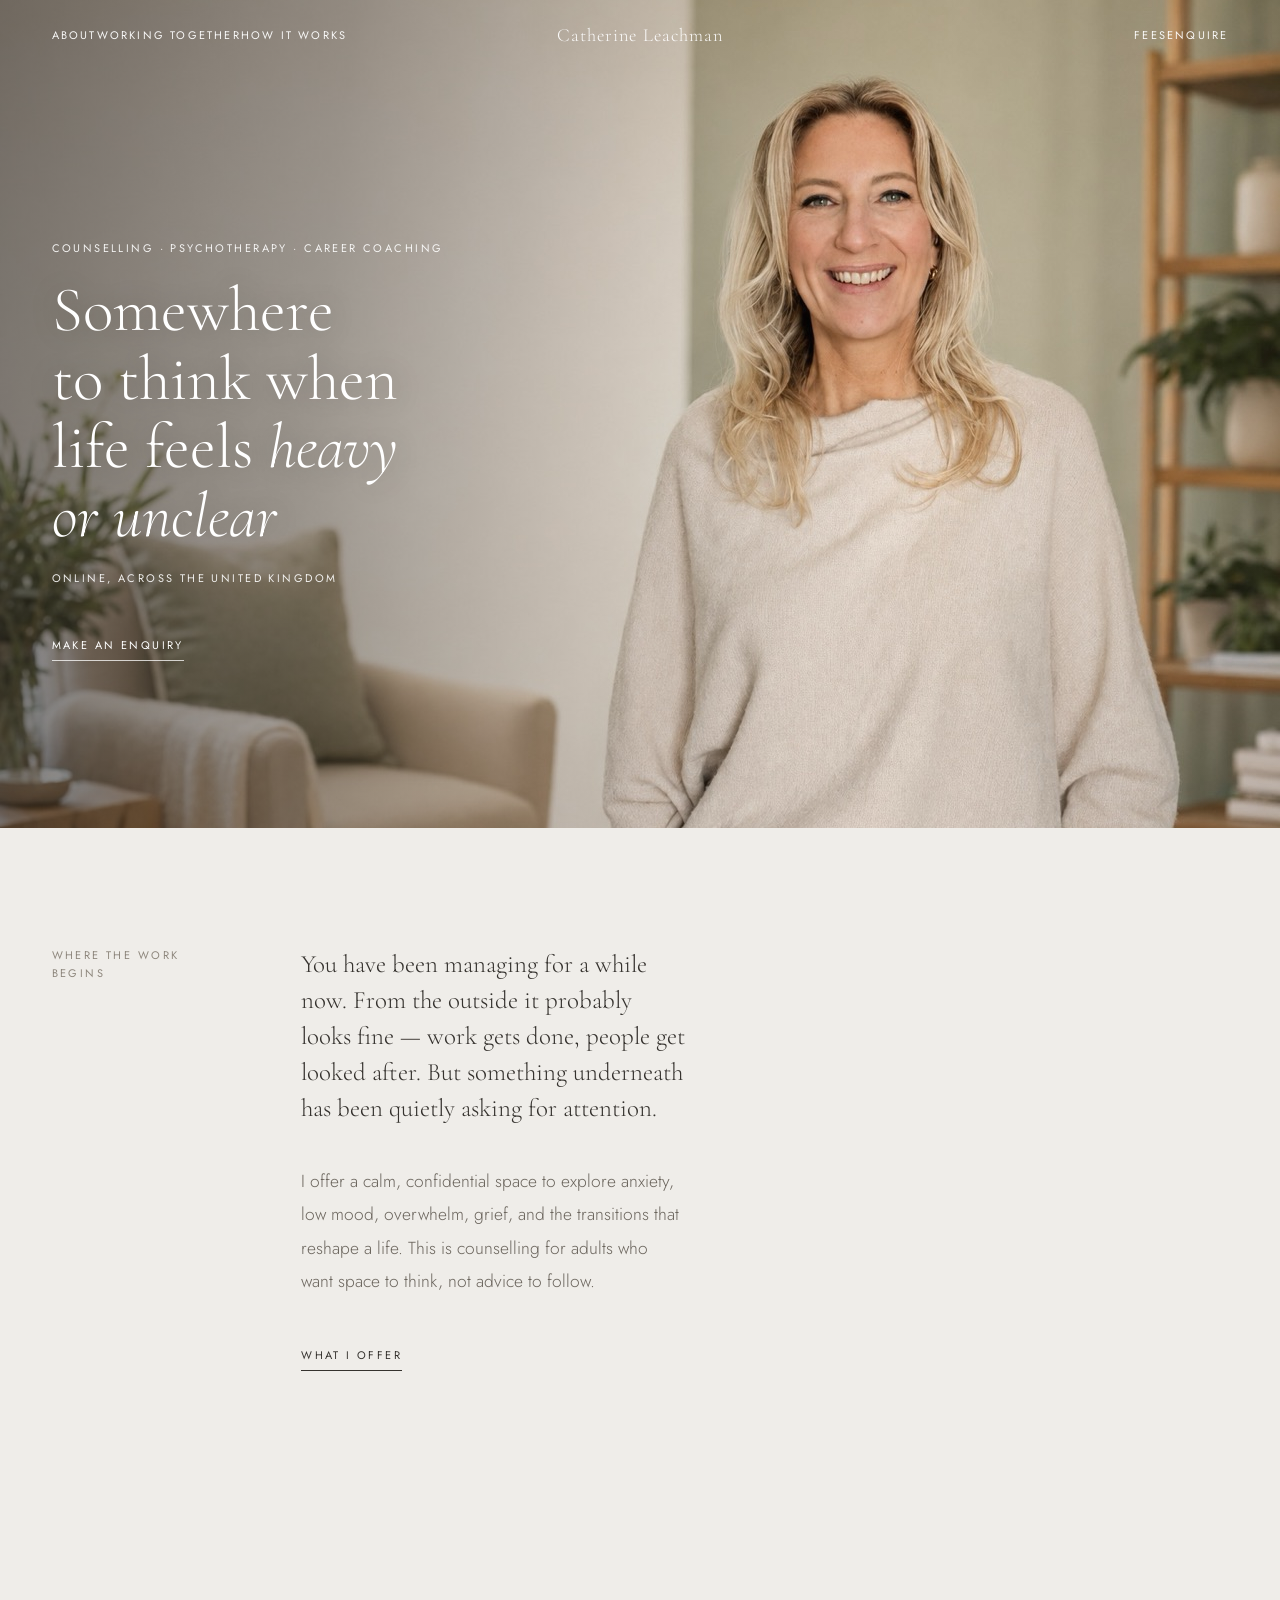
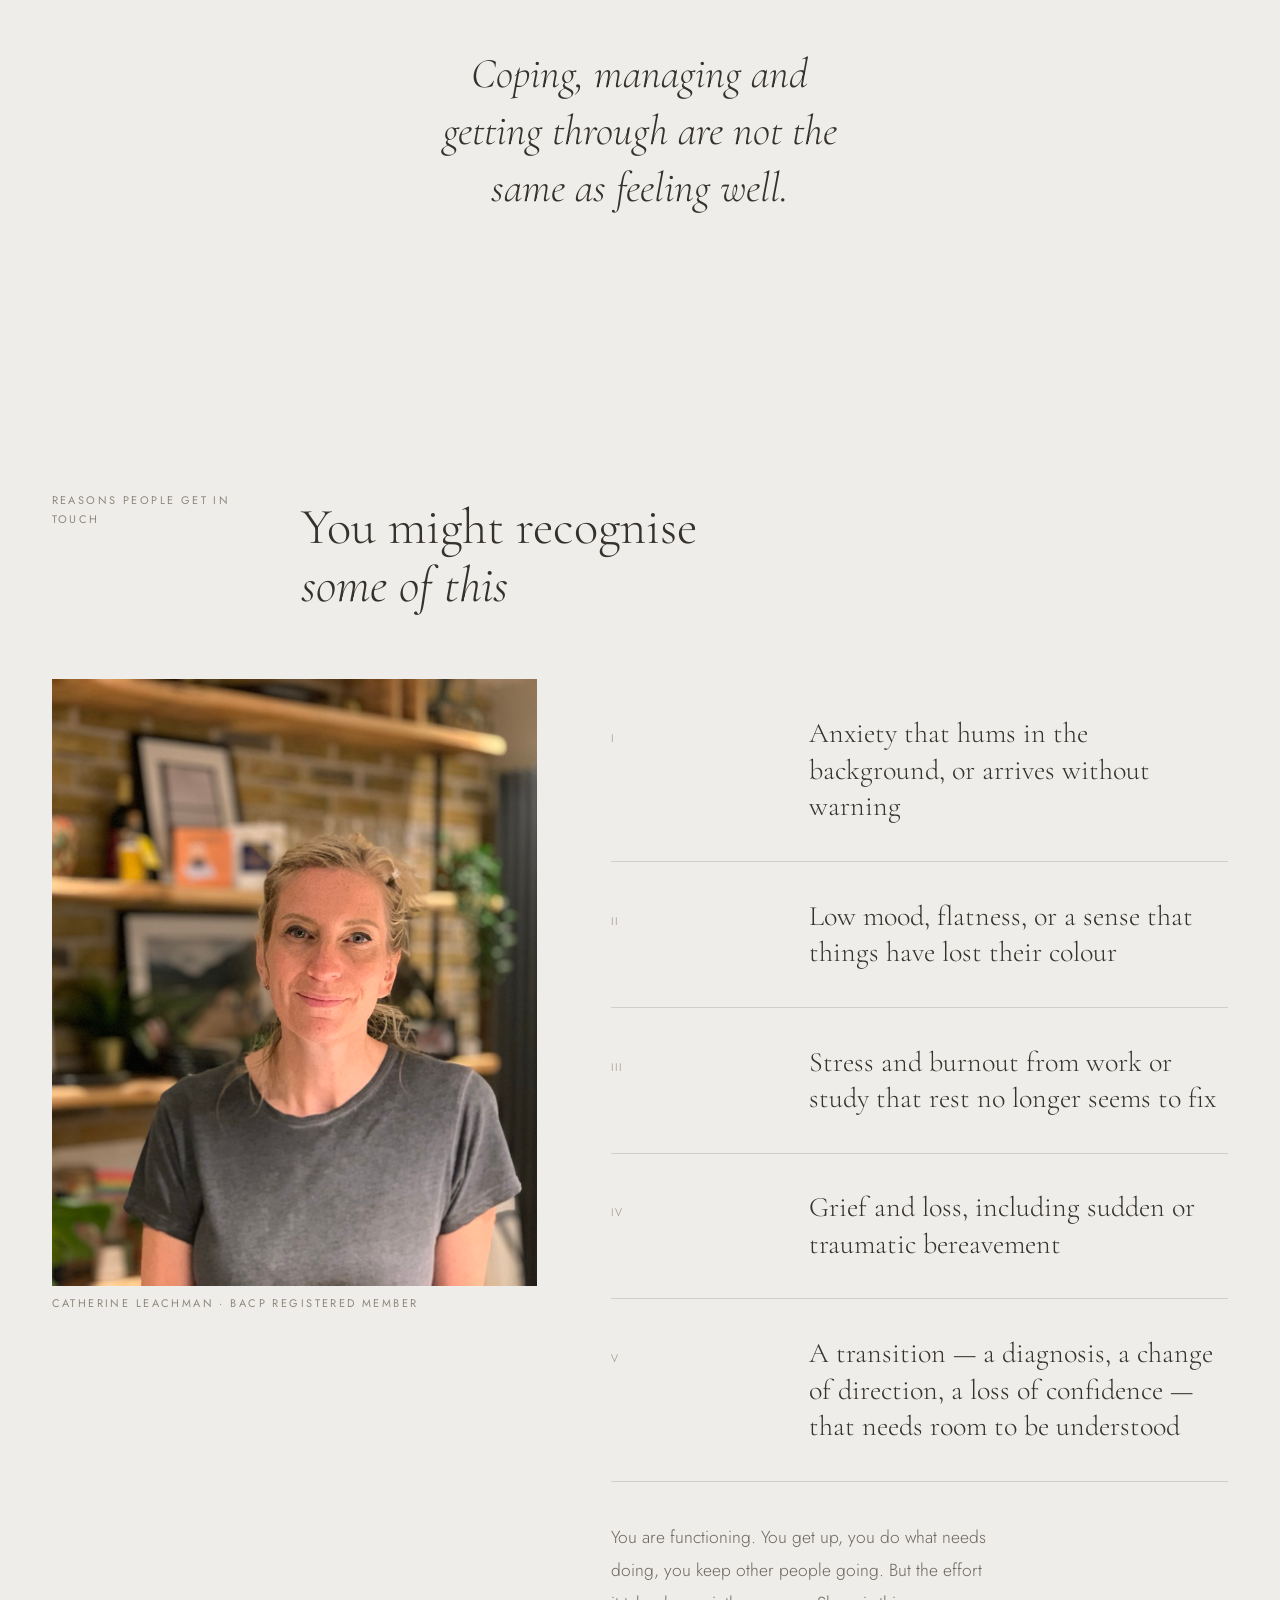
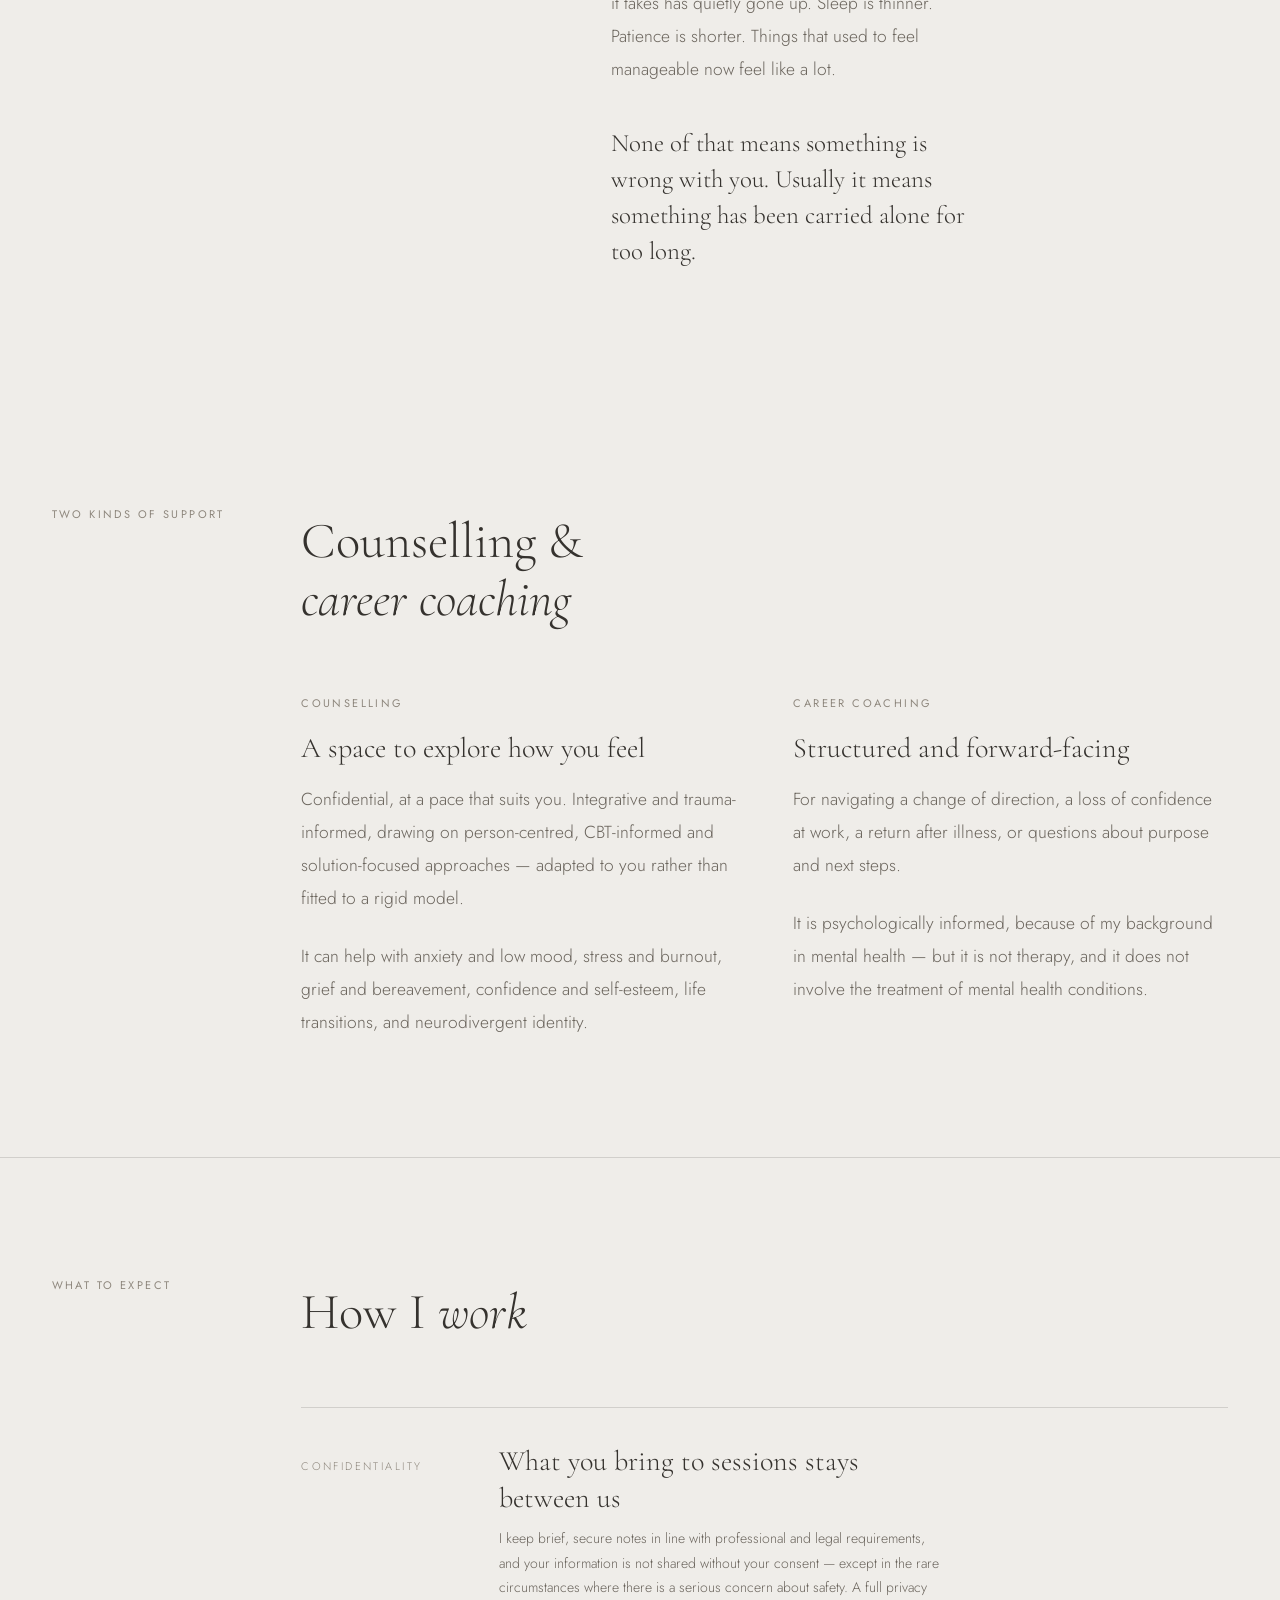
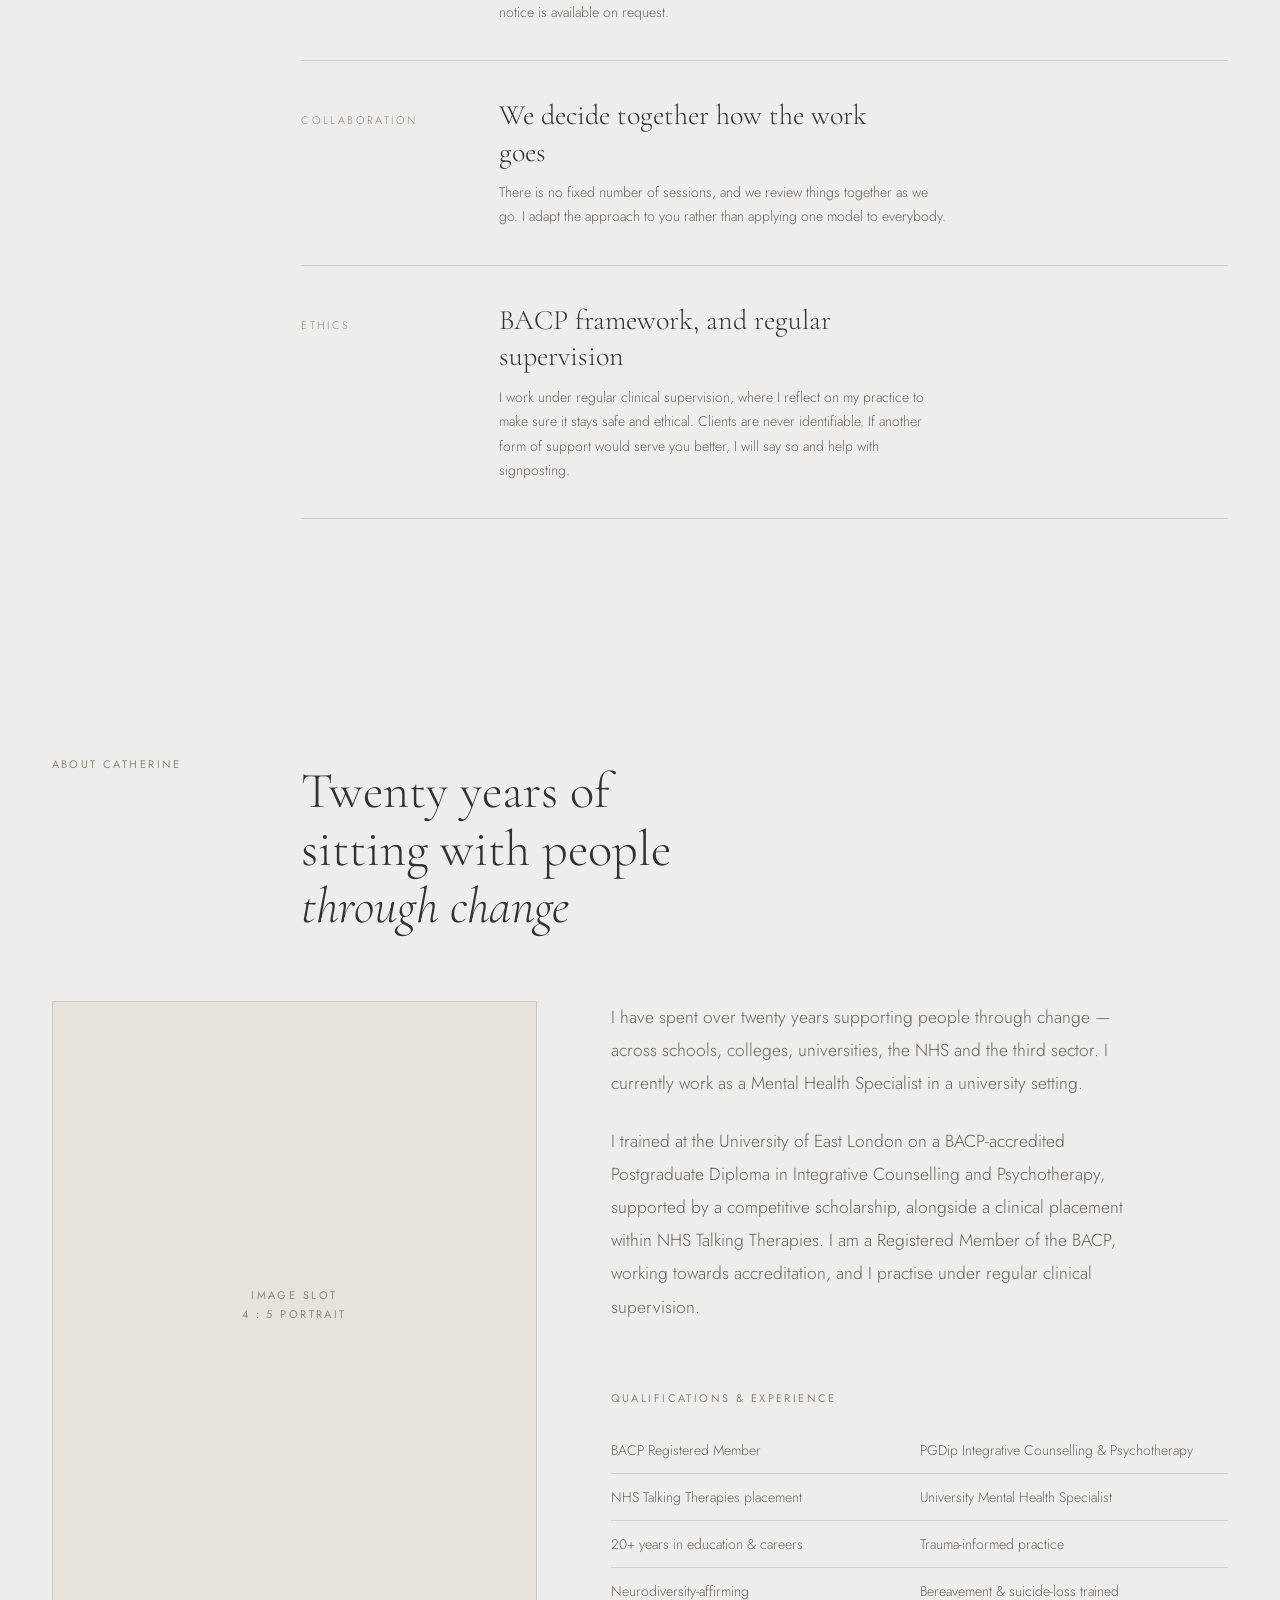
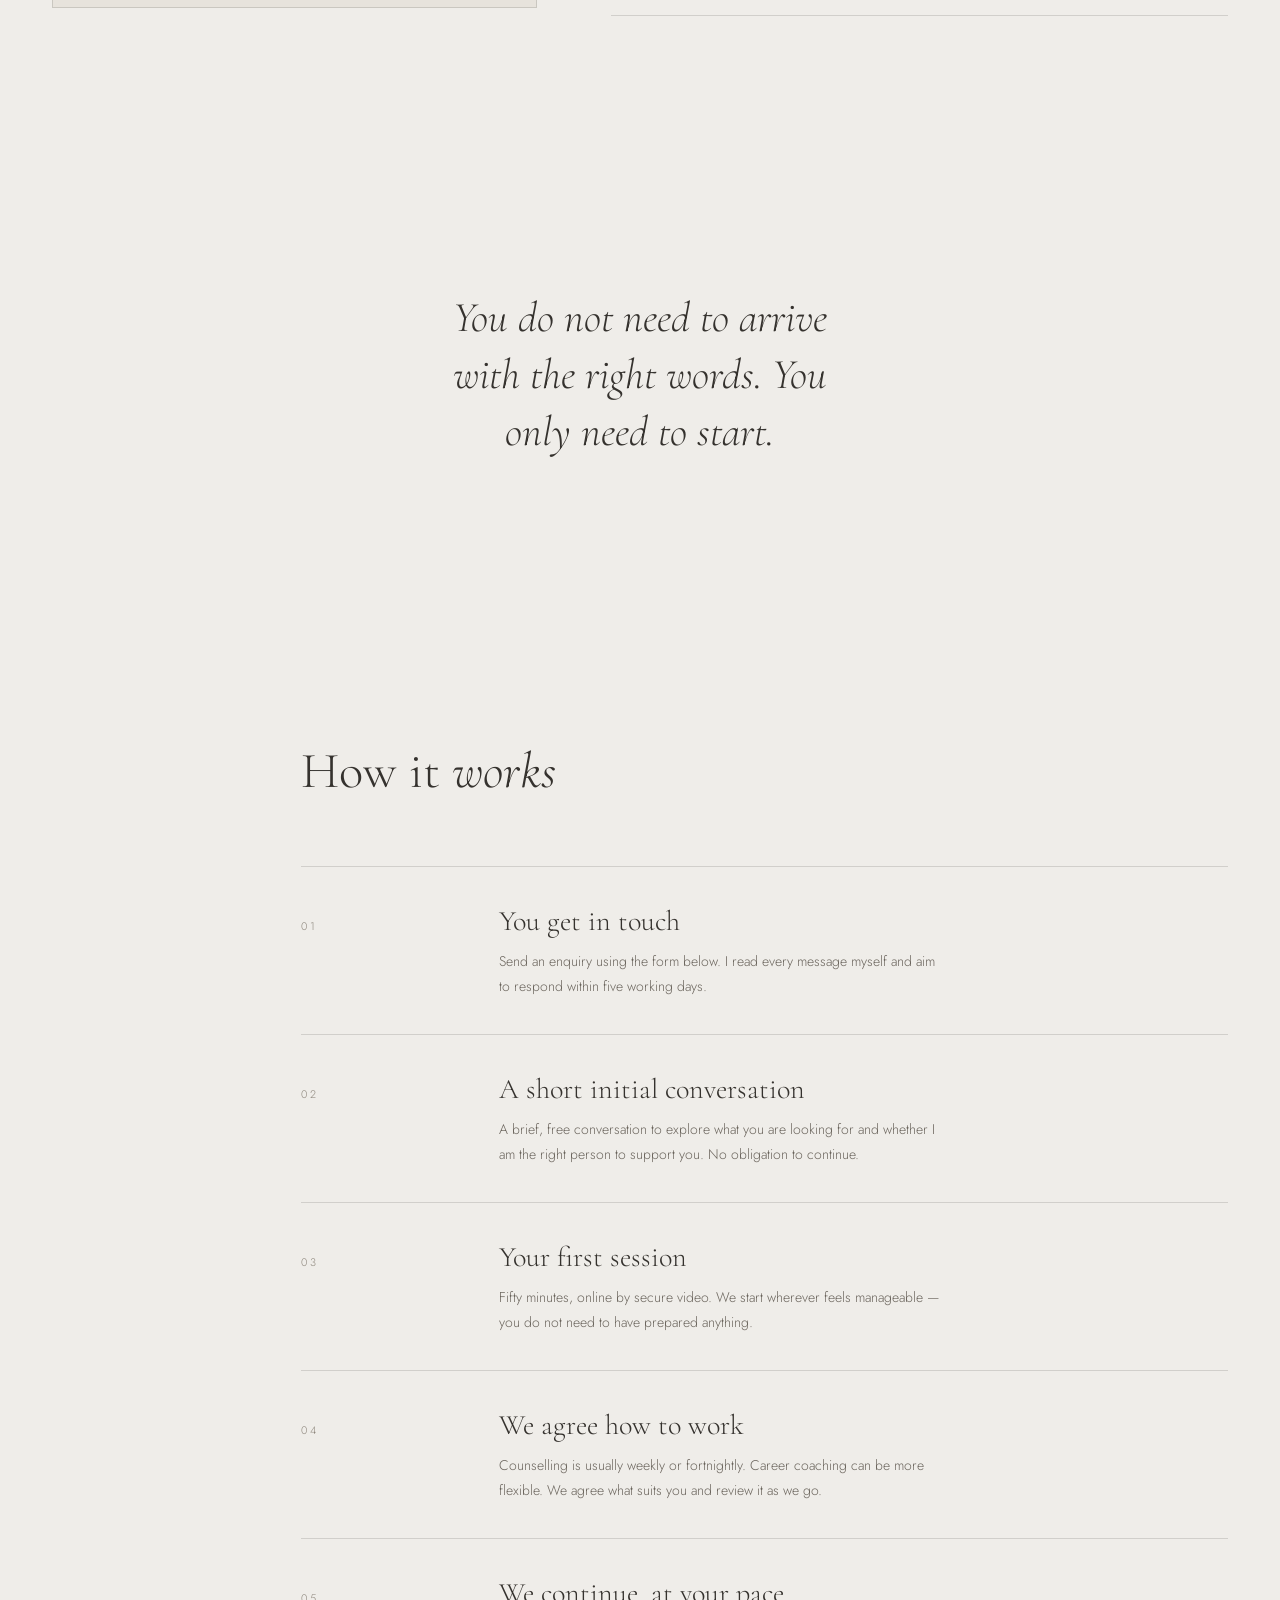
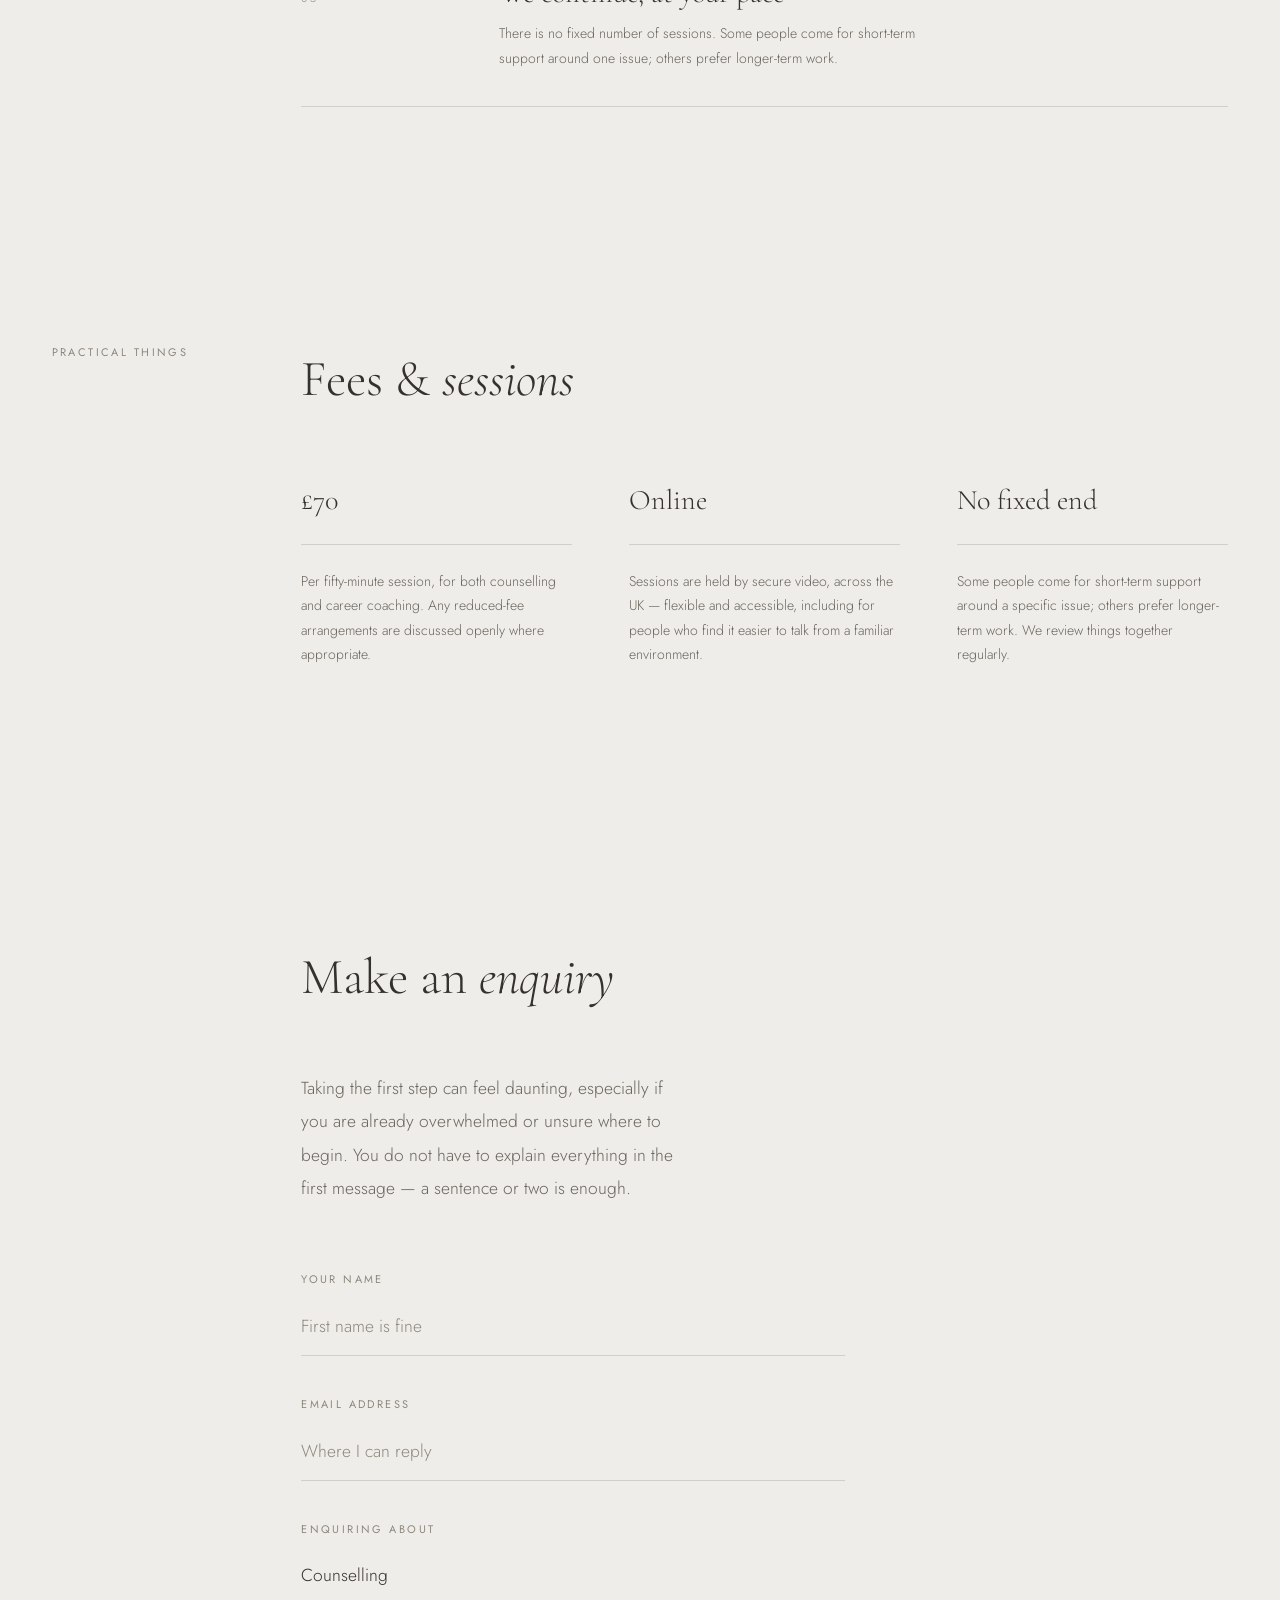
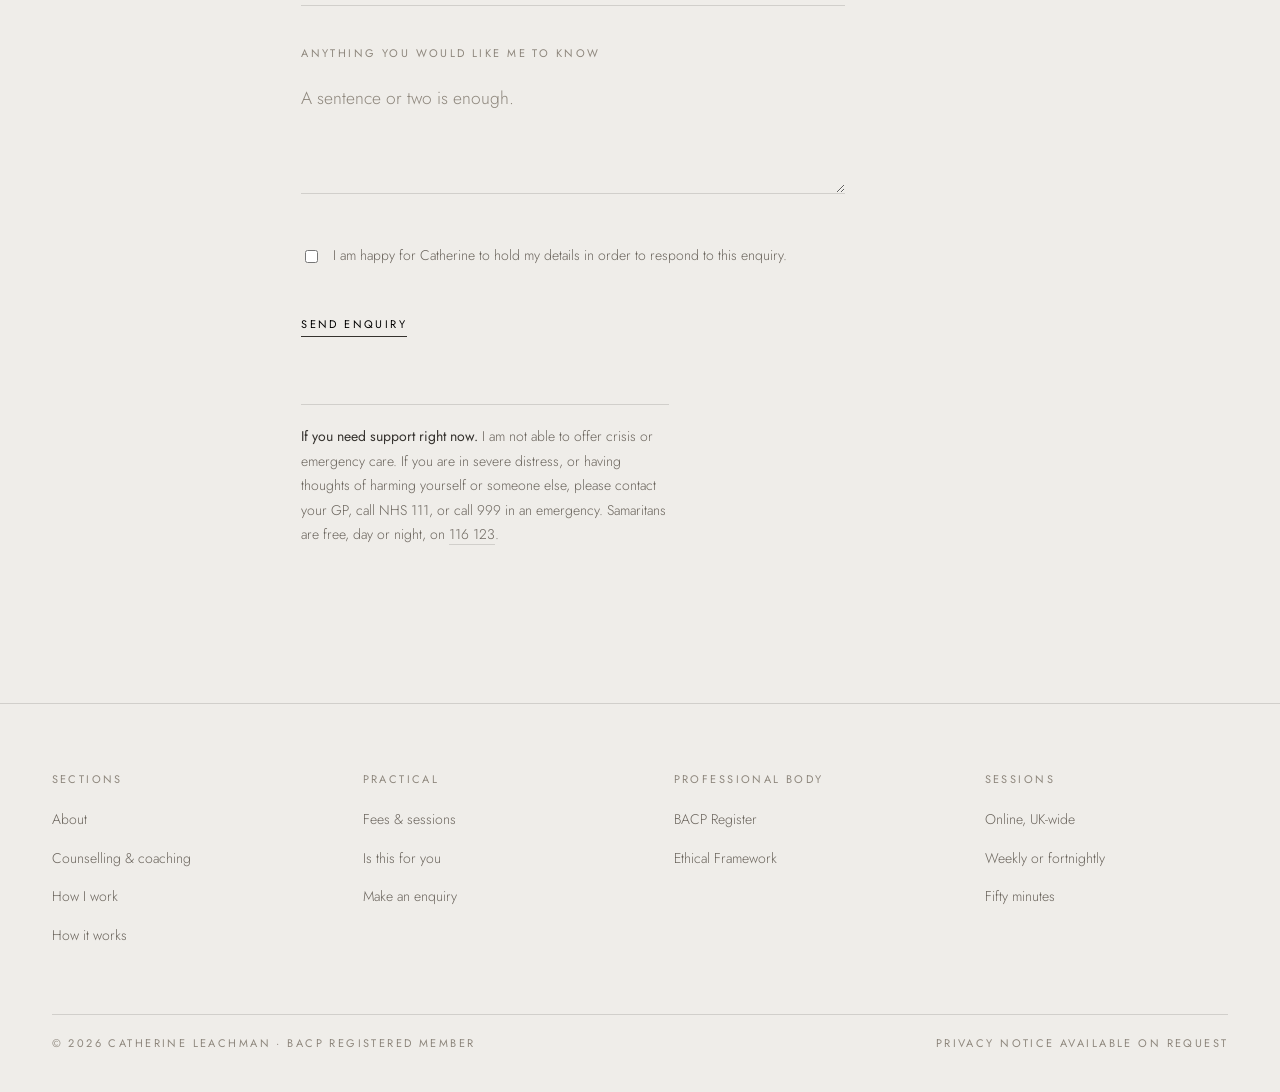
==== commit 968ed422: "Rebuild /alt layout: fix cramping, left-align hero, place photography Root cause of the padding prob" ====
--- a/alt/index.html
+++ b/alt/index.html
@@ -18,8 +18,13 @@
 /* ─────────────────────────────────────────────────────────
    Catherine Leachman — version two.
    Quiet studio register: bone ground, no accent colour,
-   wide-tracked uppercase navigation, staggered image pairs,
-   a great deal of air, and motion that only ever fades.
+   wide-tracked uppercase navigation, sticky photography,
+   and motion that only ever fades.
+
+   LAYOUT NOTE: everything sits on one grid — a narrow label
+   column and a wide content column. Sub-grids never nest
+   inside the content column at full width, which is what
+   caused the cramping in the first pass.
    ───────────────────────────────────────────────────────── */
 
 :root{
@@ -31,24 +36,28 @@
   --ink-soft:  #8E877D;
   --hair:      rgba(53,50,46,0.16);
 
-  --t-nav:    0.6875rem;
   --t-micro:  0.6875rem;
   --t-small:  0.875rem;
   --t-body:   clamp(0.98rem, 0.93rem + 0.22vw, 1.09rem);
   --t-lead:   clamp(1.15rem, 1rem + 0.7vw, 1.6rem);
-  --t-h3:     clamp(1.35rem, 1.15rem + 0.9vw, 2rem);
-  --t-h2:     clamp(1.9rem, 1.4rem + 2.2vw, 3.4rem);
-  --t-h1:     clamp(2.4rem, 1.5rem + 3.9vw, 5.4rem);
+  --t-h3:     clamp(1.3rem, 1.12rem + 0.8vw, 1.85rem);
+  --t-h2:     clamp(1.9rem, 1.4rem + 2.2vw, 3.3rem);
+  --t-h1:     clamp(2.2rem, 1.4rem + 3.2vw, 4.4rem);
 
   --s-1: 0.5rem;
   --s-2: clamp(0.9rem, 0.8rem + 0.5vw, 1.4rem);
   --s-3: clamp(1.6rem, 1.3rem + 1.4vw, 2.8rem);
-  --s-4: clamp(3rem, 2.2rem + 3.4vw, 6rem);
-  --s-5: clamp(5.5rem, 3.6rem + 8vw, 13rem);
-  --s-6: clamp(8rem, 5rem + 14vw, 22rem);
+  --s-4: clamp(2.6rem, 2rem + 2.6vw, 4.6rem);
+  /* Trimmed hard: these were the source of the random voids */
+  --s-5: clamp(4.5rem, 3.2rem + 5.2vw, 8.5rem);
+  --s-6: clamp(6rem, 4.2rem + 7vw, 11rem);
 
   --gutter: clamp(1.25rem, 0.5rem + 3.4vw, 5rem);
   --nav-h: 4.5rem;
+
+  /* The one grid the whole page uses */
+  --col-label: clamp(7rem, 5rem + 8vw, 13rem);
+  --col-gap:   clamp(1.75rem, 1rem + 4vw, 5.5rem);
 
   --slow: cubic-bezier(0.22, 1, 0.36, 1);
 }
@@ -64,8 +73,7 @@
   font-family:"Jost", ui-sans-serif, system-ui, sans-serif;
   font-size:var(--t-body);
   font-weight:300;
-  line-height:1.92;
-  letter-spacing:0.005em;
+  line-height:1.9;
   -webkit-font-smoothing:antialiased;
   overflow-x:hidden;
 }
@@ -73,8 +81,7 @@
 h1,h2,h3,h4{
   font-family:"Cormorant Garamond", Garamond, Georgia, serif;
   font-weight:300;
-  line-height:1.12;
-  letter-spacing:0.002em;
+  line-height:1.14;
   margin:0;
   text-wrap:balance;
 }
@@ -88,25 +95,21 @@
 
 /* ── Shell ──────────────────────────────────────────── */
 
-.wrap{
-  width:min(100% - var(--gutter)*2, 82rem);
-  margin-inline:auto;
-}
+.wrap{ width:min(100% - var(--gutter)*2, 80rem); margin-inline:auto; }
 .band{ padding-block:var(--s-5); }
 .band-lg{ padding-block:var(--s-6); }
 section[id]{ scroll-margin-top:calc(var(--nav-h) + 1rem); }
 
-/* Wide-tracked uppercase label, used throughout */
 .label{
   font-size:var(--t-micro);
   letter-spacing:0.22em;
   text-transform:uppercase;
   font-weight:400;
   color:var(--ink-soft);
-  line-height:1.6;
-}
-
-/* Underlined uppercase link — the only "button" in this design */
+  line-height:1.7;
+  margin:0;
+}
+
 .ulink{
   display:inline-block;
   font-size:var(--t-micro);
@@ -120,6 +123,44 @@
 .ulink:hover{ color:var(--ink-soft); border-color:var(--ink-soft); }
 
 .rule{ height:1px; background:var(--hair); border:0; margin:0; }
+.measure{ max-width:38ch; }
+.lead{
+  font-family:"Cormorant Garamond", Georgia, serif;
+  font-size:var(--t-lead);
+  line-height:1.45;
+  font-weight:300;
+}
+
+/* ── THE GRID ───────────────────────────────────────
+   Two tracks: a narrow label rail and the content column.
+   Every section uses this, so the left rail lines up all
+   the way down the page.                                */
+
+.g{
+  display:grid;
+  grid-template-columns:var(--col-label) minmax(0,1fr);
+  column-gap:var(--col-gap);
+  row-gap:var(--s-3);
+  align-items:start;
+}
+@media (max-width:820px){
+  .g{ grid-template-columns:1fr; row-gap:var(--s-2); }
+}
+.g > .rail{ grid-column:1; }
+.g > .body{ grid-column:2; }
+@media (max-width:820px){
+  .g > .rail, .g > .body{ grid-column:1; }
+}
+
+/* Two columns of prose INSIDE the content column.
+   Min track is small enough that it genuinely forms two
+   columns at desktop, and collapses cleanly below.       */
+.duo{
+  display:grid;
+  grid-template-columns:repeat(auto-fit, minmax(min(100%, 17rem), 1fr));
+  column-gap:clamp(1.75rem, 1rem + 3.2vw, 4.5rem);
+  row-gap:var(--s-4);
+}
 
 /* ── Navigation ─────────────────────────────────────── */
 
@@ -128,8 +169,8 @@
   height:var(--nav-h);
   display:flex; align-items:center;
   background:rgba(239,237,233,0);
+  border-bottom:1px solid transparent;
   transition:background 0.8s var(--slow), border-color 0.8s var(--slow);
-  border-bottom:1px solid transparent;
 }
 .nav[data-solid="true"]{
   background:rgba(239,237,233,0.94);
@@ -142,12 +183,11 @@
   grid-template-columns:1fr auto 1fr;
   align-items:center;
   gap:var(--s-2);
-  width:min(100% - var(--gutter)*2, 74rem);
-}
-.nav-side{ display:flex; gap:clamp(1.2rem,0.6rem+2.2vw,3.4rem); }
+}
+.nav-side{ display:flex; gap:clamp(1.2rem,0.6rem+2.2vw,3.2rem); }
 .nav-side.right{ justify-content:flex-end; }
 .nav a.n{
-  font-size:var(--t-nav);
+  font-size:var(--t-micro);
   letter-spacing:0.2em;
   text-transform:uppercase;
   font-weight:400;
@@ -160,27 +200,27 @@
   font-family:"Cormorant Garamond", Georgia, serif;
   font-size:1.15rem;
   letter-spacing:0.06em;
-  color:var(--ink);
   white-space:nowrap;
 }
-/* Over the hero photograph the bar is invisible and the type is light */
 .nav:not([data-solid="true"]) a.n,
-.nav:not([data-solid="true"]) .nav-mark{ color:rgba(255,255,255,0.92); }
+.nav:not([data-solid="true"]) .nav-mark{ color:rgba(255,255,255,0.94); }
 
 @media (max-width:860px){
-  .nav .wrap{ grid-template-columns:1fr auto; }
+  .nav .wrap{ grid-template-columns:auto 1fr; }
   .nav-side.left{ display:none; }
-  .nav-side.right{ gap:1.1rem; }
+  .nav-mark{ justify-self:start; }
   .nav a.n[data-drop]{ display:none; }
 }
 
-/* ── Hero: full-bleed photograph ────────────────────── */
+/* ── Hero ───────────────────────────────────────────
+   Text sits LEFT, in the empty wall area of the photo;
+   Catherine stands right of centre and stays clear.     */
 
 .hero{
   position:relative;
-  min-height:min(94svh, 60rem);
-  display:grid;
-  place-items:center;
+  min-height:min(92svh, 56rem);
+  display:flex;
+  align-items:center;
   overflow:hidden;
   background:var(--bone-deep);
 }
@@ -188,174 +228,165 @@
   position:absolute; inset:0;
   width:100%; height:100%;
   object-fit:cover;
-  object-position:center 38%;
-  transform:scale(1.06);
+  object-position:68% 38%;
+  transform:scale(1.05);
   opacity:0;
   transition:transform 2.6s var(--slow), opacity 1.8s ease-out;
 }
 .ready .hero-img{ transform:scale(1); opacity:1; }
+/* Weighted left so white type stays legible over the pale wall */
 .hero::after{
   content:"";
   position:absolute; inset:0;
-  background:linear-gradient(180deg, rgba(40,36,32,0.36) 0%, rgba(40,36,32,0.06) 34%, rgba(40,36,32,0.22) 100%);
+  background:linear-gradient(96deg,
+    rgba(38,34,30,0.60) 0%,
+    rgba(38,34,30,0.44) 26%,
+    rgba(38,34,30,0.14) 52%,
+    rgba(38,34,30,0.04) 70%,
+    rgba(38,34,30,0.16) 100%);
 }
 .hero-inner{
   position:relative; z-index:2;
-  text-align:center;
+  width:min(100% - var(--gutter)*2, 80rem);
+  margin-inline:auto;
+  padding-top:var(--nav-h);
   color:#fff;
-  padding:var(--nav-h) var(--gutter) var(--s-4);
-  max-width:34rem;
-}
+}
+.hero-copy{ max-width:min(100%, 30rem); }
 .hero h1{
   font-size:var(--t-h1);
-  font-weight:300;
-  line-height:1.06;
-  margin-bottom:var(--s-2);
-  text-shadow:0 1px 26px rgba(30,26,22,0.28);
+  line-height:1.08;
+  margin:var(--s-2) 0;
+  text-shadow:0 1px 30px rgba(30,26,22,0.3);
 }
 .hero h1 em{ font-style:italic; }
-.hero .label{ color:rgba(255,255,255,0.86); }
+.hero .label{ color:rgba(255,255,255,0.9); }
 .hero-cta{ margin-top:var(--s-3); }
-.hero-cta .ulink{ color:#fff; border-color:rgba(255,255,255,0.7); }
-.hero-cta .ulink:hover{ color:rgba(255,255,255,0.75); border-color:rgba(255,255,255,0.4); }
-
-/* ── Text + staggered image pair ────────────────────── */
-
-.split{
+.hero-cta .ulink{ color:#fff; border-color:rgba(255,255,255,0.75); }
+.hero-cta .ulink:hover{ color:rgba(255,255,255,0.78); border-color:rgba(255,255,255,0.45); }
+
+@media (max-width:700px){
+  .hero-img{ object-position:66% 32%; }
+  .hero::after{
+    background:linear-gradient(180deg,
+      rgba(38,34,30,0.34) 0%, rgba(38,34,30,0.20) 40%, rgba(38,34,30,0.62) 100%);
+  }
+  .hero{ align-items:flex-end; }
+  .hero-inner{ padding-bottom:var(--s-4); }
+}
+
+/* ── Sticky photography beside copy ─────────────────
+   The image holds position while the copy moves past,
+   then releases at the end of its section.              */
+
+.media{
   display:grid;
-  grid-template-columns:minmax(0,0.82fr) minmax(0,1.18fr);
-  gap:var(--s-4) clamp(2rem,1rem+5vw,7rem);
+  grid-template-columns:minmax(0,0.88fr) minmax(0,1.12fr);
+  column-gap:clamp(2rem, 1rem + 4.5vw, 6rem);
+  row-gap:var(--s-4);
   align-items:start;
 }
-@media (max-width:900px){ .split{ grid-template-columns:1fr; } }
-
-/* Two photographs, offset and overlapping, as on a studio page */
-.stagger{ position:relative; padding-bottom:clamp(3rem,2rem+6vw,9rem); }
-.stagger .a{ width:64%; }
-.stagger .b{
-  width:58%;
-  position:absolute;
-  right:0;
-  top:clamp(2.5rem,1.5rem+5vw,7rem);
-}
-.stagger img{ width:100%; }
-.stagger .a img{ aspect-ratio:3/4; object-fit:cover; object-position:80% center; }
-.stagger .b img{ aspect-ratio:4/3; object-fit:cover; }
-@media (max-width:620px){
-  .stagger{ padding-bottom:0; }
-  .stagger .a{ width:82%; }
-  .stagger .b{ position:static; width:82%; margin-left:auto; margin-top:var(--s-2); }
-}
-
-.measure{ max-width:38ch; }
-.lead{
-  font-family:"Cormorant Garamond", Georgia, serif;
-  font-size:var(--t-lead);
-  line-height:1.45;
-  font-weight:300;
-  color:var(--ink);
-}
+@media (max-width:900px){ .media{ grid-template-columns:1fr; } }
+
+.media-fig{
+  position:sticky;
+  top:calc(var(--nav-h) + 2rem);
+  margin:0;
+}
+@media (max-width:900px){ .media-fig{ position:static; } }
+.media-fig img{ width:100%; }
+.media-fig figcaption{ margin-top:var(--s-1); }
+
+.fig-portrait img{ aspect-ratio:4/5; object-fit:cover; object-position:75% center; }
 
 /* ── Section headings ───────────────────────────────── */
 
-.head{
-  display:grid;
-  grid-template-columns:minmax(0,0.82fr) minmax(0,1.18fr);
-  gap:var(--s-2) clamp(2rem,1rem+5vw,7rem);
-  align-items:baseline;
-  margin-bottom:var(--s-4);
-}
-@media (max-width:900px){ .head{ grid-template-columns:1fr; } }
-.head h2{ font-size:var(--t-h2); max-width:18ch; }
+.head{ margin-bottom:var(--s-4); }
+.head h2{ font-size:var(--t-h2); max-width:18ch; margin-top:var(--s-1); }
 .head h2 em{ font-style:italic; }
 
-/* ── Quiet full-width statement ─────────────────────── */
-
-.statement{
-  text-align:center;
-  padding-block:var(--s-6);
-}
+/* ── Quiet statement ────────────────────────────────── */
+
+.statement{ padding-block:var(--s-6); text-align:center; }
 .statement p{
   font-family:"Cormorant Garamond", Georgia, serif;
-  font-size:clamp(1.5rem, 1.1rem + 2.1vw, 3.1rem);
+  font-size:clamp(1.45rem, 1.05rem + 2vw, 2.9rem);
   font-weight:300;
   font-style:italic;
-  line-height:1.32;
+  line-height:1.34;
   max-width:24ch;
   margin-inline:auto;
 }
 
-/* ── Lists ──────────────────────────────────────────── */
+/* ── Rows ───────────────────────────────────────────
+   Generous vertical padding and a real gap between the
+   marker and the text — both missing in the first pass. */
 
 .rows{ list-style:none; margin:0; padding:0; border-top:1px solid var(--hair); }
 .rows li{
   border-bottom:1px solid var(--hair);
-  padding-block:clamp(1.1rem,0.9rem+0.9vw,1.7rem);
+  padding-block:clamp(1.5rem, 1.2rem + 1.3vw, 2.5rem);
   display:grid;
-  grid-template-columns:minmax(0,0.82fr) minmax(0,1.18fr);
-  gap:0.5rem clamp(2rem,1rem+5vw,7rem);
+  grid-template-columns:minmax(5rem, 9rem) minmax(0,1fr);
+  column-gap:clamp(1.5rem, 1rem + 3vw, 4rem);
+  row-gap:var(--s-1);
   align-items:baseline;
 }
-@media (max-width:900px){ .rows li{ grid-template-columns:1fr; } }
-.rows .n{ font-size:var(--t-micro); letter-spacing:0.22em; color:var(--ink-soft); }
+@media (max-width:640px){
+  .rows li{ grid-template-columns:1fr; row-gap:0.6rem; }
+}
+.rows .n{ font-size:var(--t-micro); letter-spacing:0.22em; text-transform:uppercase; color:var(--ink-soft); }
 .rows .t{
   font-family:"Cormorant Garamond", Georgia, serif;
   font-size:var(--t-h3);
   font-weight:300;
   line-height:1.3;
-  max-width:30ch;
-}
-.rows p{ margin:0.5em 0 0; color:var(--ink-mid); font-size:var(--t-small); max-width:52ch; }
-
-/* ── Two columns of prose ───────────────────────────── */
-
-.cols{
-  display:grid;
-  grid-template-columns:repeat(auto-fit, minmax(min(100%,20rem),1fr));
-  gap:var(--s-4) clamp(2rem,1rem+5vw,7rem);
-}
-.cols h3{ font-size:var(--t-h3); margin-bottom:var(--s-2); }
-.cols p{ color:var(--ink-mid); }
+  max-width:32ch;
+  display:block;
+}
+.rows p{ margin:0.7em 0 0; color:var(--ink-mid); font-size:var(--t-small); max-width:56ch; line-height:1.75; }
 
 /* ── Facts ──────────────────────────────────────────── */
 
 .facts{
   display:grid;
-  grid-template-columns:repeat(auto-fit, minmax(min(100%,15rem),1fr));
-  gap:var(--s-3) clamp(2rem,1rem+4vw,5rem);
+  grid-template-columns:repeat(auto-fit, minmax(min(100%,14rem),1fr));
+  column-gap:clamp(1.75rem, 1rem + 3.2vw, 4.5rem);
+  row-gap:var(--s-3);
   margin:0;
 }
 .facts dt{
   font-family:"Cormorant Garamond", Georgia, serif;
   font-size:var(--t-h3);
   font-weight:300;
-  padding-bottom:0.5em;
-  margin-bottom:0.7em;
+  padding-bottom:0.6em;
+  margin-bottom:0.85em;
   border-bottom:1px solid var(--hair);
 }
-.facts dd{ margin:0; color:var(--ink-mid); font-size:var(--t-small); }
+.facts dd{ margin:0; color:var(--ink-mid); font-size:var(--t-small); line-height:1.75; }
 
 /* ── Credentials ────────────────────────────────────── */
 
-.creds{ list-style:none; margin:0; padding:0; columns:2; column-gap:var(--s-3); }
-@media (max-width:620px){ .creds{ columns:1; } }
+.creds{
+  list-style:none; margin:0; padding:0;
+  display:grid;
+  grid-template-columns:repeat(auto-fit, minmax(min(100%,15rem),1fr));
+  column-gap:clamp(1.5rem,1rem+2.5vw,3.5rem);
+}
 .creds li{
-  break-inside:avoid;
   font-size:var(--t-small);
   color:var(--ink-mid);
-  padding-block:0.55em;
+  padding-block:0.7em;
   border-bottom:1px solid var(--hair);
 }
 
-/* ── Image slot still to fill ───────────────────────── */
+/* ── Image slot ─────────────────────────────────────── */
 
 .slot{
   aspect-ratio:4/5;
   background:var(--bone-warm);
   border:1px solid var(--hair);
-  display:grid;
-  place-items:center;
-  text-align:center;
+  display:grid; place-items:center; text-align:center;
   padding:var(--s-2);
 }
 
@@ -363,27 +394,21 @@
 
 .form{ max-width:34rem; }
 .field{ margin-bottom:var(--s-3); }
-.field label{ display:block; margin-bottom:0.7em; }
+.field label{ display:block; margin-bottom:0.8em; }
 .field input,.field textarea,.field select{
-  width:100%;
-  font:inherit; font-size:var(--t-body);
-  color:var(--ink);
-  background:transparent;
-  border:0; border-bottom:1px solid var(--hair);
-  border-radius:0;
-  padding:0.65em 0;
-  appearance:none;
+  width:100%; font:inherit; font-size:var(--t-body);
+  color:var(--ink); background:transparent;
+  border:0; border-bottom:1px solid var(--hair); border-radius:0;
+  padding:0.7em 0; appearance:none;
   transition:border-color 0.6s var(--slow);
 }
 .field textarea{ min-height:7em; resize:vertical; line-height:1.7; }
-.field input:focus,.field textarea:focus,.field select:focus{
-  outline:none; border-bottom-color:var(--ink);
-}
+.field input:focus,.field textarea:focus,.field select:focus{ outline:none; border-bottom-color:var(--ink); }
 .field ::placeholder{ color:var(--ink-soft); }
 .consent{
-  display:flex; gap:0.8em; align-items:flex-start;
+  display:flex; gap:0.85em; align-items:flex-start;
   font-size:var(--t-small); color:var(--ink-mid);
-  margin-bottom:var(--s-3); cursor:pointer; line-height:1.6;
+  margin-bottom:var(--s-3); cursor:pointer; line-height:1.65;
 }
 .consent input{ width:0.95em; height:0.95em; margin-top:0.5em; flex:0 0 auto; accent-color:var(--ink); }
 button.ulink{ background:none; border:0; border-bottom:1px solid var(--ink); font-family:inherit; cursor:pointer; padding:0 0 0.45em; }
@@ -391,29 +416,25 @@
 .status[data-shown="true"]{ opacity:1; }
 
 .safety{
-  margin-top:var(--s-4);
-  padding-top:var(--s-2);
+  margin-top:var(--s-4); padding-top:var(--s-2);
   border-top:1px solid var(--hair);
-  font-size:var(--t-small);
-  color:var(--ink-mid);
-  max-width:44ch;
+  font-size:var(--t-small); color:var(--ink-mid);
+  max-width:46ch; line-height:1.75;
 }
 .safety strong{ color:var(--ink); font-weight:400; }
 .safety a{ border-bottom:1px solid var(--hair); }
 
 /* ── Footer ─────────────────────────────────────────── */
 
-.foot{
-  padding-block:var(--s-4) var(--s-3);
-  border-top:1px solid var(--hair);
-}
+.foot{ padding-block:var(--s-4) var(--s-3); border-top:1px solid var(--hair); }
 .foot-cols{
   display:grid;
   grid-template-columns:repeat(auto-fit, minmax(min(100%,11rem),1fr));
-  gap:var(--s-3);
+  column-gap:var(--col-gap);
+  row-gap:var(--s-3);
   margin-bottom:var(--s-4);
 }
-.foot ul{ list-style:none; margin:0.9em 0 0; padding:0; display:grid; gap:0.6em; }
+.foot ul{ list-style:none; margin:1em 0 0; padding:0; display:grid; gap:0.7em; }
 .foot li{ font-size:var(--t-small); color:var(--ink-mid); }
 .foot a:hover{ color:var(--ink); }
 .foot-base{
@@ -421,17 +442,16 @@
   padding-top:var(--s-2); border-top:1px solid var(--hair);
 }
 
-/* ── Motion: fades only, slow ───────────────────────── */
+/* ── Motion ─────────────────────────────────────────── */
 
 [data-fade]{
-  opacity:0;
-  transform:translateY(1.1rem);
-  transition:opacity 1.5s var(--slow), transform 1.6s var(--slow);
+  opacity:0; transform:translateY(1.1rem);
+  transition:opacity 1.4s var(--slow), transform 1.5s var(--slow);
 }
 [data-fade].in{ opacity:1; transform:none; }
-[data-fade][data-d="1"]{ transition-delay:0.14s; }
-[data-fade][data-d="2"]{ transition-delay:0.28s; }
-[data-fade][data-d="3"]{ transition-delay:0.42s; }
+[data-fade][data-d="1"]{ transition-delay:0.13s; }
+[data-fade][data-d="2"]{ transition-delay:0.26s; }
+[data-fade][data-d="3"]{ transition-delay:0.39s; }
 
 @media (prefers-reduced-motion: reduce){
   *,*::before,*::after{
@@ -441,6 +461,7 @@
   }
   [data-fade]{ opacity:1 !important; transform:none !important; }
   .hero-img{ opacity:1 !important; transform:none !important; }
+  .media-fig{ position:static !important; }
 }
 </style>
 </head>
@@ -464,28 +485,28 @@
 
 <main id="top">
 
-  <!-- Hero ─────────────────────────────────────────── -->
+  <!-- Hero — copy left, Catherine right ───────────── -->
   <header class="hero">
     <img class="hero-img" src="../catherine-leachman-1.jpeg"
          alt="Catherine Leachman in the room where she works"/>
     <div class="hero-inner">
-      <p class="label" data-fade>Counselling · Psychotherapy · Career coaching</p>
-      <h1 data-fade data-d="1">Somewhere to think when life feels <em>heavy or unclear</em></h1>
-      <p class="label" data-fade data-d="2">Online, across the United Kingdom</p>
-      <div class="hero-cta" data-fade data-d="3">
-        <a class="ulink" href="#enquiry">Make an enquiry</a>
+      <div class="hero-copy">
+        <p class="label" data-fade>Counselling · Psychotherapy · Career coaching</p>
+        <h1 data-fade data-d="1">Somewhere to think when life feels <em>heavy or unclear</em></h1>
+        <p class="label" data-fade data-d="2">Online, across the United Kingdom</p>
+        <div class="hero-cta" data-fade data-d="3">
+          <a class="ulink" href="#enquiry">Make an enquiry</a>
+        </div>
       </div>
     </div>
   </header>
 
-  <!-- Intro + staggered pair ───────────────────────── -->
+  <!-- Where the work begins ────────────────────────── -->
   <section class="band" id="intro">
-    <div class="wrap split">
-      <div>
-        <p class="label" data-fade>Where the work begins</p>
-      </div>
-      <div>
-        <p class="lead" data-fade style="margin-bottom:var(--s-3)">
+    <div class="wrap g">
+      <p class="label rail" data-fade>Where the work begins</p>
+      <div class="body">
+        <p class="lead" data-fade style="max-width:32ch; margin-bottom:var(--s-3)">
           You have been managing for a while now. From the outside it probably
           looks fine — work gets done, people get looked after. But something
           underneath has been quietly asking for attention.
@@ -500,100 +521,81 @@
         </p>
       </div>
     </div>
-
-    <div class="wrap split" style="margin-top:var(--s-5)">
-      <div></div>
-      <div class="stagger">
-        <figure class="a" data-fade style="margin:0">
-          <img src="../catherine-leachman-2.jpeg" alt="Catherine Leachman"/>
-        </figure>
-        <figure class="b" data-fade data-d="2" style="margin:0">
-          <img src="../catherine-leachman-1.jpeg" alt="The room where sessions are held"/>
-        </figure>
-      </div>
-    </div>
   </section>
 
   <!-- Statement ────────────────────────────────────── -->
   <section class="statement">
     <div class="wrap">
-      <p data-fade>
-        Coping, managing and getting through are not the same as feeling well.
-      </p>
+      <p data-fade>Coping, managing and getting through are not the same as feeling well.</p>
     </div>
   </section>
 
-  <!-- How it feels ─────────────────────────────────── -->
-  <section class="band" id="feeling">
-    <div class="wrap">
-      <div class="head">
-        <p class="label" data-fade>How things feel now</p>
-        <h2 data-fade>When getting through the day <em>takes everything</em></h2>
-      </div>
-      <div class="split">
-        <div></div>
-        <div class="cols">
-          <div data-fade>
-            <p>You are functioning. You get up, you do what needs doing, you keep
-              other people going.</p>
-            <p>But the effort it takes has quietly gone up. Sleep is thinner.
-              Patience is shorter. Things that used to feel manageable now feel
-              like a lot.</p>
-          </div>
-          <div data-fade data-d="1">
-            <p class="lead">None of that means something is wrong with you.
-              Usually it means something has been carried alone for too long.</p>
-          </div>
-        </div>
-      </div>
-    </div>
-  </section>
-
-  <!-- Reasons ──────────────────────────────────────── -->
+  <!-- Reasons — sticky portrait beside the list ────── -->
   <section class="band" id="reasons">
     <div class="wrap">
-      <div class="head">
-        <p class="label" data-fade>Reasons people get in touch</p>
-        <h2 data-fade>You might recognise <em>some of this</em></h2>
-      </div>
-      <ul class="rows">
-        <li data-fade><span class="n">I</span><span class="t">Anxiety that hums in the background, or arrives without warning</span></li>
-        <li data-fade><span class="n">II</span><span class="t">Low mood, flatness, or a sense that things have lost their colour</span></li>
-        <li data-fade><span class="n">III</span><span class="t">Stress and burnout from work or study that rest no longer seems to fix</span></li>
-        <li data-fade><span class="n">IV</span><span class="t">Grief and loss, including sudden or traumatic bereavement</span></li>
-        <li data-fade><span class="n">V</span><span class="t">A transition — a diagnosis, a change of direction, a loss of confidence — that needs room to be understood</span></li>
-      </ul>
+      <div class="head g">
+        <p class="label rail" data-fade>Reasons people get in touch</p>
+        <div class="body">
+          <h2 data-fade>You might recognise <em>some of this</em></h2>
+        </div>
+      </div>
+
+      <div class="media">
+        <figure class="media-fig fig-portrait" data-fade>
+          <img src="../catherine-leachman-2.jpeg" alt="Catherine Leachman"/>
+          <figcaption class="label">Catherine Leachman · BACP Registered Member</figcaption>
+        </figure>
+
+        <div>
+          <ul class="rows" style="border-top:0">
+            <li data-fade><span class="n">I</span><span class="t">Anxiety that hums in the background, or arrives without warning</span></li>
+            <li data-fade><span class="n">II</span><span class="t">Low mood, flatness, or a sense that things have lost their colour</span></li>
+            <li data-fade><span class="n">III</span><span class="t">Stress and burnout from work or study that rest no longer seems to fix</span></li>
+            <li data-fade><span class="n">IV</span><span class="t">Grief and loss, including sudden or traumatic bereavement</span></li>
+            <li data-fade><span class="n">V</span><span class="t">A transition — a diagnosis, a change of direction, a loss of confidence — that needs room to be understood</span></li>
+          </ul>
+          <p class="measure" data-fade style="margin-top:var(--s-3); color:var(--ink-mid)">
+            You are functioning. You get up, you do what needs doing, you keep
+            other people going. But the effort it takes has quietly gone up.
+            Sleep is thinner. Patience is shorter. Things that used to feel
+            manageable now feel like a lot.
+          </p>
+          <p class="lead" data-fade style="margin-top:var(--s-3); max-width:30ch">
+            None of that means something is wrong with you. Usually it means
+            something has been carried alone for too long.
+          </p>
+        </div>
+      </div>
     </div>
   </section>
 
   <!-- Working together ─────────────────────────────── -->
   <section class="band" id="working">
-    <div class="wrap">
-      <div class="head">
-        <p class="label" data-fade>Two kinds of support</p>
-        <h2 data-fade>Counselling &amp; <em>career coaching</em></h2>
-      </div>
-      <div class="split">
-        <div></div>
-        <div class="cols">
+    <div class="wrap g">
+      <p class="label rail" data-fade>Two kinds of support</p>
+      <div class="body">
+        <div class="head">
+          <h2 data-fade>Counselling &amp; <em>career coaching</em></h2>
+        </div>
+        <div class="duo">
           <div data-fade>
             <p class="label" style="margin-bottom:var(--s-2)">Counselling</p>
-            <h3 style="margin-bottom:var(--s-2)">A space to explore how you feel</h3>
-            <p>Confidential, at a pace that suits you. Integrative and
+            <h3 style="font-size:var(--t-h3); margin-bottom:var(--s-2)">A space to explore how you feel</h3>
+            <p style="color:var(--ink-mid)">Confidential, at a pace that suits you. Integrative and
               trauma-informed, drawing on person-centred, CBT-informed and
               solution-focused approaches — adapted to you rather than fitted to
               a rigid model.</p>
-            <p>It can help with anxiety and low mood, stress and burnout, grief
-              and bereavement, confidence and self-esteem, life transitions, and
-              neurodivergent identity.</p>
+            <p style="color:var(--ink-mid)">It can help with anxiety and low mood, stress and burnout,
+              grief and bereavement, confidence and self-esteem, life transitions,
+              and neurodivergent identity.</p>
           </div>
           <div data-fade data-d="1">
             <p class="label" style="margin-bottom:var(--s-2)">Career coaching</p>
-            <h3 style="margin-bottom:var(--s-2)">Structured and forward-facing</h3>
-            <p>For navigating a change of direction, a loss of confidence at
-              work, a return after illness, or questions about purpose and next
-              steps.</p>
-            <p>It is psychologically informed, because of my background in
+            <h3 style="font-size:var(--t-h3); margin-bottom:var(--s-2)">Structured and forward-facing</h3>
+            <p style="color:var(--ink-mid)">For navigating a change of direction, a loss of confidence
+              at work, a return after illness, or questions about purpose and
+              next steps.</p>
+            <p style="color:var(--ink-mid)">It is psychologically informed, because of my background in
               mental health — but it is not therapy, and it does not involve the
               treatment of mental health conditions.</p>
           </div>
@@ -606,66 +608,69 @@
 
   <!-- How I work ───────────────────────────────────── -->
   <section class="band" id="principles">
-    <div class="wrap">
-      <div class="head">
-        <p class="label" data-fade>What to expect</p>
-        <h2 data-fade>How I <em>work</em></h2>
-      </div>
-      <ul class="rows">
-        <li data-fade>
-          <span class="n">Confidentiality</span>
-          <div>
-            <span class="t">What you bring to sessions stays between us</span>
-            <p>I keep brief, secure notes in line with professional and legal
-              requirements, and your information is not shared without your
-              consent — except in the rare circumstances where there is a serious
-              concern about safety. A full privacy notice is available on request.</p>
-          </div>
-        </li>
-        <li data-fade>
-          <span class="n">Collaboration</span>
-          <div>
-            <span class="t">We decide together how the work goes</span>
-            <p>There is no fixed number of sessions, and we review things
-              together as we go. I adapt the approach to you rather than applying
-              one model to everybody.</p>
-          </div>
-        </li>
-        <li data-fade>
-          <span class="n">Ethics</span>
-          <div>
-            <span class="t">BACP framework, and regular supervision</span>
-            <p>I work under regular clinical supervision, where I reflect on my
-              practice to make sure it stays safe and ethical. Clients are never
-              identifiable. If another form of support would serve you better, I
-              will say so and help with signposting.</p>
-          </div>
-        </li>
-      </ul>
+    <div class="wrap g">
+      <p class="label rail" data-fade>What to expect</p>
+      <div class="body">
+        <div class="head"><h2 data-fade>How I <em>work</em></h2></div>
+        <ul class="rows">
+          <li data-fade>
+            <span class="n">Confidentiality</span>
+            <div>
+              <span class="t">What you bring to sessions stays between us</span>
+              <p>I keep brief, secure notes in line with professional and legal
+                requirements, and your information is not shared without your
+                consent — except in the rare circumstances where there is a
+                serious concern about safety. A full privacy notice is available
+                on request.</p>
+            </div>
+          </li>
+          <li data-fade>
+            <span class="n">Collaboration</span>
+            <div>
+              <span class="t">We decide together how the work goes</span>
+              <p>There is no fixed number of sessions, and we review things
+                together as we go. I adapt the approach to you rather than
+                applying one model to everybody.</p>
+            </div>
+          </li>
+          <li data-fade>
+            <span class="n">Ethics</span>
+            <div>
+              <span class="t">BACP framework, and regular supervision</span>
+              <p>I work under regular clinical supervision, where I reflect on my
+                practice to make sure it stays safe and ethical. Clients are never
+                identifiable. If another form of support would serve you better,
+                I will say so and help with signposting.</p>
+            </div>
+          </li>
+        </ul>
+      </div>
     </div>
   </section>
 
-  <!-- About ────────────────────────────────────────── -->
+  <!-- About — sticky image beside the copy ─────────── -->
   <section class="band" id="about">
     <div class="wrap">
-      <div class="head">
-        <p class="label" data-fade>About Catherine</p>
-        <h2 data-fade>Twenty years of sitting with people <em>through change</em></h2>
-      </div>
-      <div class="split">
-        <div data-fade>
+      <div class="head g">
+        <p class="label rail" data-fade>About Catherine</p>
+        <div class="body">
+          <h2 data-fade>Twenty years of sitting with people <em>through change</em></h2>
+        </div>
+      </div>
+
+      <div class="media">
+        <figure class="media-fig" data-fade>
           <!-- SET UP: replace with a photograph, 4:5 portrait, ~1200 x 1500 -->
-          <div class="slot">
-            <p class="label">Image slot<br/>4 : 5 portrait</p>
-          </div>
-        </div>
+          <div class="slot"><p class="label">Image slot<br/>4 : 5 portrait</p></div>
+        </figure>
+
         <div>
-          <p data-fade style="color:var(--ink-mid)">
+          <p data-fade style="color:var(--ink-mid); max-width:52ch">
             I have spent over twenty years supporting people through change —
             across schools, colleges, universities, the NHS and the third sector.
             I currently work as a Mental Health Specialist in a university setting.
           </p>
-          <p data-fade data-d="1" style="color:var(--ink-mid)">
+          <p data-fade data-d="1" style="color:var(--ink-mid); max-width:52ch">
             I trained at the University of East London on a BACP-accredited
             Postgraduate Diploma in Integrative Counselling and Psychotherapy,
             supported by a competitive scholarship, alongside a clinical placement
@@ -673,7 +678,7 @@
             working towards accreditation, and I practise under regular clinical
             supervision.
           </p>
-          <p class="label" data-fade data-d="2" style="margin:var(--s-3) 0 var(--s-2)">
+          <p class="label" data-fade data-d="2" style="margin:var(--s-4) 0 var(--s-2)">
             Qualifications &amp; experience
           </p>
           <ul class="creds" data-fade data-d="2">
@@ -694,43 +699,38 @@
   <!-- Statement ────────────────────────────────────── -->
   <section class="statement">
     <div class="wrap">
-      <p data-fade>
-        You do not need to arrive with the right words. You only need to start.
-      </p>
+      <p data-fade>You do not need to arrive with the right words. You only need to start.</p>
     </div>
   </section>
 
   <!-- Process ──────────────────────────────────────── -->
   <section class="band" id="process">
-    <div class="wrap">
-      <div class="head">
-        <p class="label" data-fade>No waiting list, no pressure</p>
-        <h2 data-fade>How it <em>works</em></h2>
-      </div>
-      <ul class="rows">
-        <li data-fade><span class="n">01</span><div><span class="t">You get in touch</span>
-          <p>Send an enquiry using the form below. I read every message myself and aim to respond within five working days.</p></div></li>
-        <li data-fade><span class="n">02</span><div><span class="t">A short initial conversation</span>
-          <p>A brief, free conversation to explore what you are looking for and whether I am the right person to support you. No obligation to continue.</p></div></li>
-        <li data-fade><span class="n">03</span><div><span class="t">Your first session</span>
-          <p>Fifty minutes, online by secure video. We start wherever feels manageable — you do not need to have prepared anything.</p></div></li>
-        <li data-fade><span class="n">04</span><div><span class="t">We agree how to work</span>
-          <p>Counselling is usually weekly or fortnightly. Career coaching can be more flexible. We agree what suits you and review it as we go.</p></div></li>
-        <li data-fade><span class="n">05</span><div><span class="t">We continue, at your pace</span>
-          <p>There is no fixed number of sessions. Some people come for short-term support around one issue; others prefer longer-term work.</p></div></li>
-      </ul>
+    <div class="wrap g">
+      <p class="label rail" data-fade>No waiting list, no pressure</p>
+      <div class="body">
+        <div class="head"><h2 data-fade>How it <em>works</em></h2></div>
+        <ul class="rows">
+          <li data-fade><span class="n">01</span><div><span class="t">You get in touch</span>
+            <p>Send an enquiry using the form below. I read every message myself and aim to respond within five working days.</p></div></li>
+          <li data-fade><span class="n">02</span><div><span class="t">A short initial conversation</span>
+            <p>A brief, free conversation to explore what you are looking for and whether I am the right person to support you. No obligation to continue.</p></div></li>
+          <li data-fade><span class="n">03</span><div><span class="t">Your first session</span>
+            <p>Fifty minutes, online by secure video. We start wherever feels manageable — you do not need to have prepared anything.</p></div></li>
+          <li data-fade><span class="n">04</span><div><span class="t">We agree how to work</span>
+            <p>Counselling is usually weekly or fortnightly. Career coaching can be more flexible. We agree what suits you and review it as we go.</p></div></li>
+          <li data-fade><span class="n">05</span><div><span class="t">We continue, at your pace</span>
+            <p>There is no fixed number of sessions. Some people come for short-term support around one issue; others prefer longer-term work.</p></div></li>
+        </ul>
+      </div>
     </div>
   </section>
 
   <!-- Practical ────────────────────────────────────── -->
   <section class="band" id="practical">
-    <div class="wrap">
-      <div class="head">
-        <p class="label" data-fade>Practical things</p>
-        <h2 data-fade>Fees &amp; <em>sessions</em></h2>
-      </div>
-      <div class="split">
-        <div></div>
+    <div class="wrap g">
+      <p class="label rail" data-fade>Practical things</p>
+      <div class="body">
+        <div class="head"><h2 data-fade>Fees &amp; <em>sessions</em></h2></div>
         <dl class="facts">
           <div data-fade>
             <dt>£70</dt>
@@ -751,58 +751,53 @@
 
   <!-- Enquiry ──────────────────────────────────────── -->
   <section class="band-lg" id="enquiry">
-    <div class="wrap">
-      <div class="head">
-        <p class="label" data-fade>Reply within five working days</p>
-        <h2 data-fade>Make an <em>enquiry</em></h2>
-      </div>
-      <div class="split">
-        <div></div>
-        <div>
-          <p class="measure" data-fade style="color:var(--ink-mid); margin-bottom:var(--s-4)">
-            Taking the first step can feel daunting, especially if you are
-            already overwhelmed or unsure where to begin. You do not have to
-            explain everything in the first message — a sentence or two is enough.
-          </p>
-
-          <!-- SET UP: replace the action with a real endpoint (Formspree, Basin, Netlify) -->
-          <form class="form" id="form" action="https://formspree.io/f/YOUR_FORM_ID" method="POST" data-fade>
-            <div class="field">
-              <label class="label" for="n">Your name</label>
-              <input id="n" name="name" type="text" placeholder="First name is fine" required/>
-            </div>
-            <div class="field">
-              <label class="label" for="e">Email address</label>
-              <input id="e" name="email" type="email" placeholder="Where I can reply" required/>
-            </div>
-            <div class="field">
-              <label class="label" for="i">Enquiring about</label>
-              <select id="i" name="interest">
-                <option>Counselling</option>
-                <option>Career coaching</option>
-                <option>Not sure yet</option>
-              </select>
-            </div>
-            <div class="field">
-              <label class="label" for="m">Anything you would like me to know</label>
-              <textarea id="m" name="message" placeholder="A sentence or two is enough."></textarea>
-            </div>
-            <label class="consent">
-              <input type="checkbox" name="consent" required/>
-              <span>I am happy for Catherine to hold my details in order to respond to this enquiry.</span>
-            </label>
-            <button class="ulink" type="submit">Send enquiry</button>
-            <p class="status" id="status" role="status" aria-live="polite"></p>
-          </form>
-
-          <aside class="safety" data-fade>
-            <strong>If you need support right now.</strong>
-            I am not able to offer crisis or emergency care. If you are in severe
-            distress, or having thoughts of harming yourself or someone else,
-            please contact your GP, call NHS 111, or call 999 in an emergency.
-            Samaritans are free, day or night, on <a href="tel:116123">116 123</a>.
-          </aside>
-        </div>
+    <div class="wrap g">
+      <p class="label rail" data-fade>Reply within five working days</p>
+      <div class="body">
+        <div class="head"><h2 data-fade>Make an <em>enquiry</em></h2></div>
+        <p class="measure" data-fade style="color:var(--ink-mid); margin-bottom:var(--s-4)">
+          Taking the first step can feel daunting, especially if you are already
+          overwhelmed or unsure where to begin. You do not have to explain
+          everything in the first message — a sentence or two is enough.
+        </p>
+
+        <!-- SET UP: replace the action with a real endpoint (Formspree, Basin, Netlify) -->
+        <form class="form" id="form" action="https://formspree.io/f/YOUR_FORM_ID" method="POST" data-fade>
+          <div class="field">
+            <label class="label" for="n">Your name</label>
+            <input id="n" name="name" type="text" placeholder="First name is fine" required/>
+          </div>
+          <div class="field">
+            <label class="label" for="e">Email address</label>
+            <input id="e" name="email" type="email" placeholder="Where I can reply" required/>
+          </div>
+          <div class="field">
+            <label class="label" for="i">Enquiring about</label>
+            <select id="i" name="interest">
+              <option>Counselling</option>
+              <option>Career coaching</option>
+              <option>Not sure yet</option>
+            </select>
+          </div>
+          <div class="field">
+            <label class="label" for="m">Anything you would like me to know</label>
+            <textarea id="m" name="message" placeholder="A sentence or two is enough."></textarea>
+          </div>
+          <label class="consent">
+            <input type="checkbox" name="consent" required/>
+            <span>I am happy for Catherine to hold my details in order to respond to this enquiry.</span>
+          </label>
+          <button class="ulink" type="submit">Send enquiry</button>
+          <p class="status" id="status" role="status" aria-live="polite"></p>
+        </form>
+
+        <aside class="safety" data-fade>
+          <strong>If you need support right now.</strong>
+          I am not able to offer crisis or emergency care. If you are in severe
+          distress, or having thoughts of harming yourself or someone else,
+          please contact your GP, call NHS 111, or call 999 in an emergency.
+          Samaritans are free, day or night, on <a href="tel:116123">116 123</a>.
+        </aside>
       </div>
     </div>
   </section>
@@ -866,13 +861,14 @@
     var hero = document.querySelector(".hero");
 
     function onScroll(){
-      var past = hero ? (window.scrollY > hero.offsetHeight - 80) : (window.scrollY > 40);
+      var past = hero ? (window.scrollY > hero.offsetHeight - 90) : (window.scrollY > 40);
       nav.setAttribute("data-solid", past ? "true" : "false");
     }
     var tick = false;
     window.addEventListener("scroll", function(){
       if (!tick){ tick = true; requestAnimationFrame(function(){ onScroll(); tick = false; }); }
     }, { passive:true });
+    window.addEventListener("resize", onScroll, { passive:true });
     onScroll();
 
     var items = [].slice.call(document.querySelectorAll("[data-fade]"));
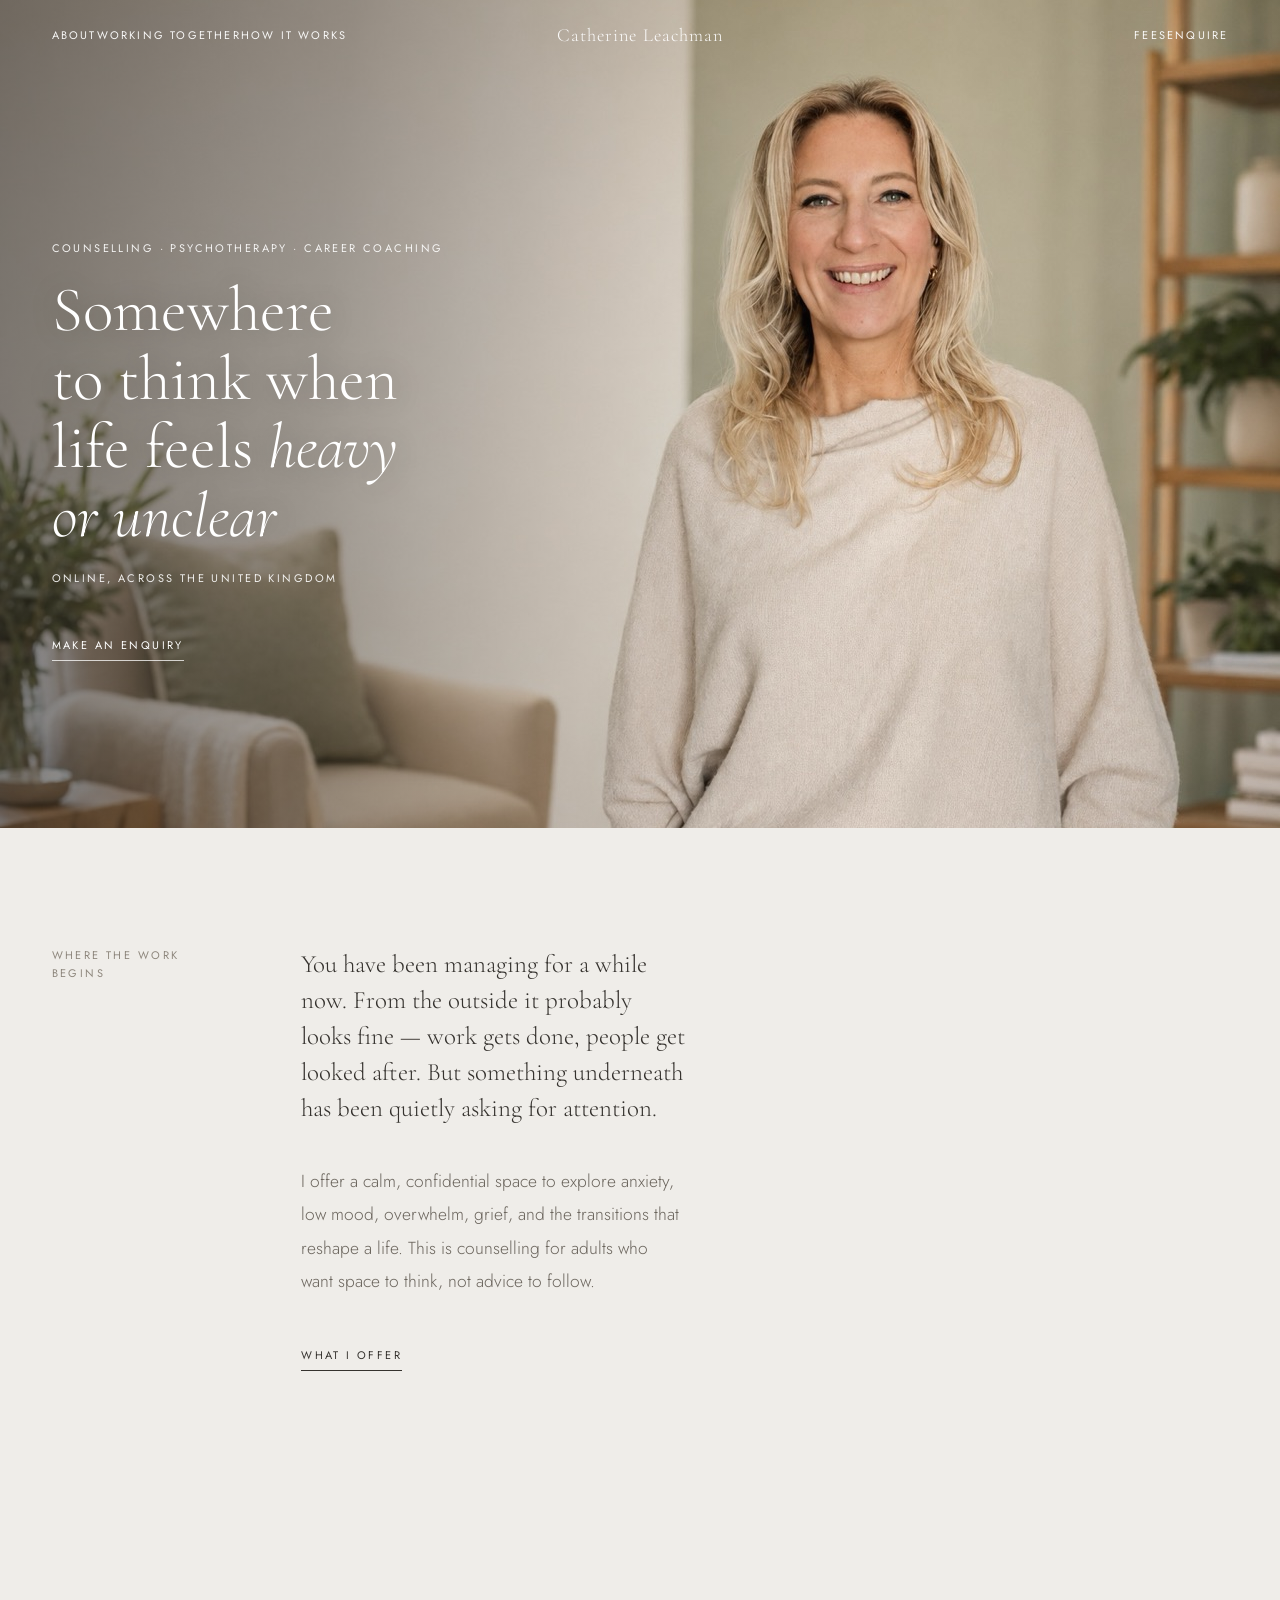
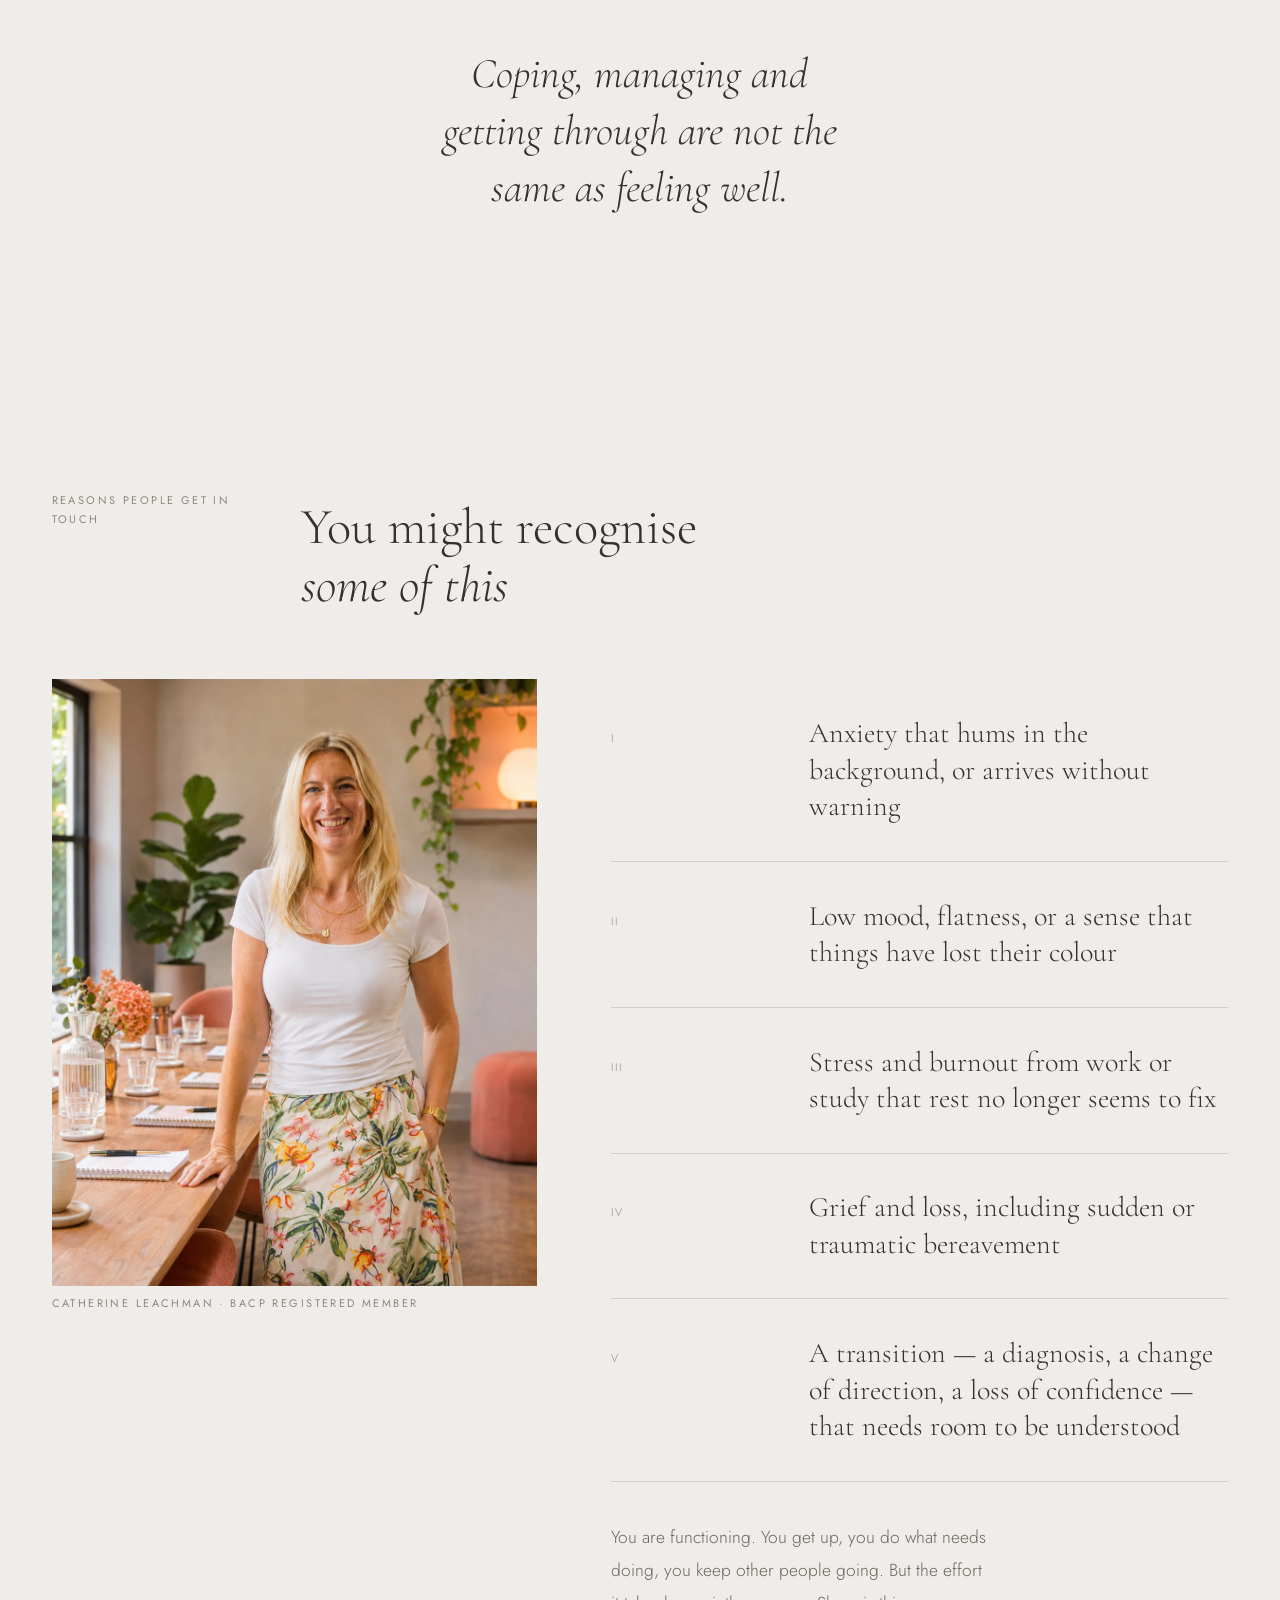
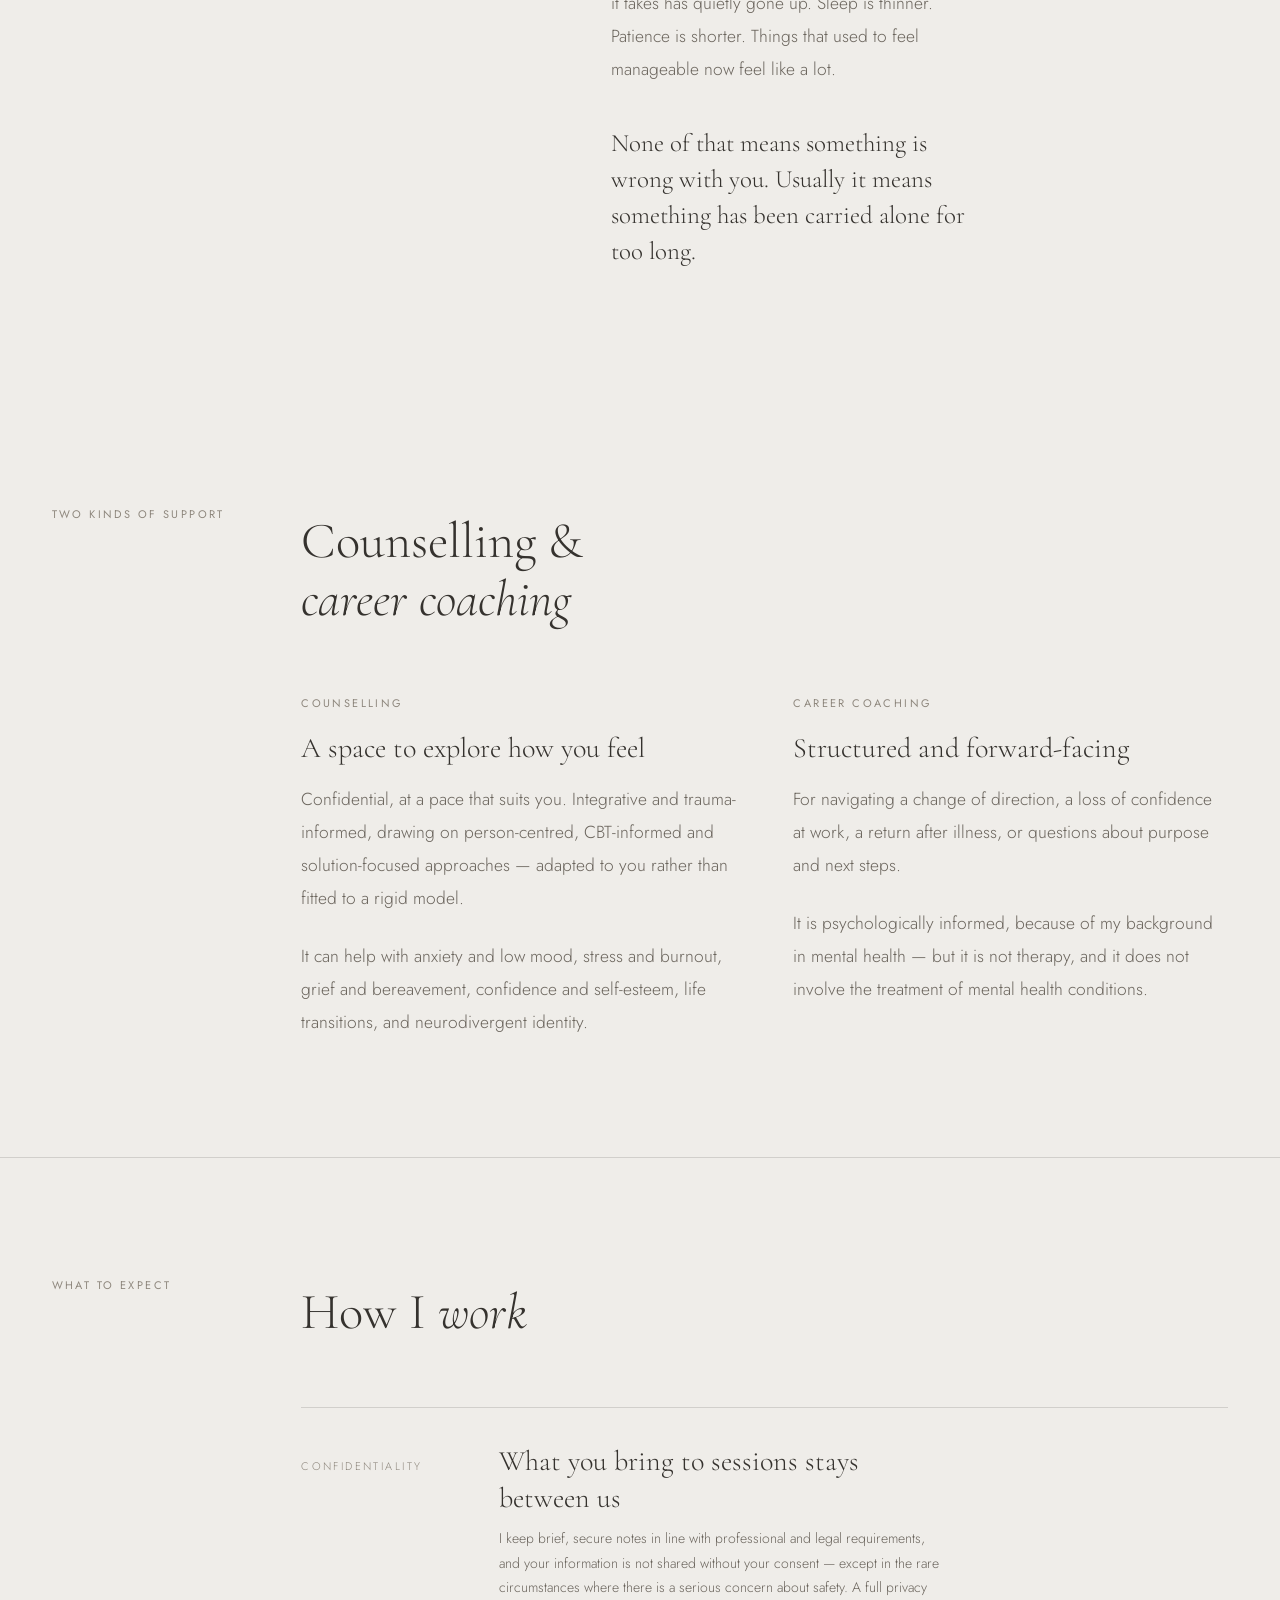
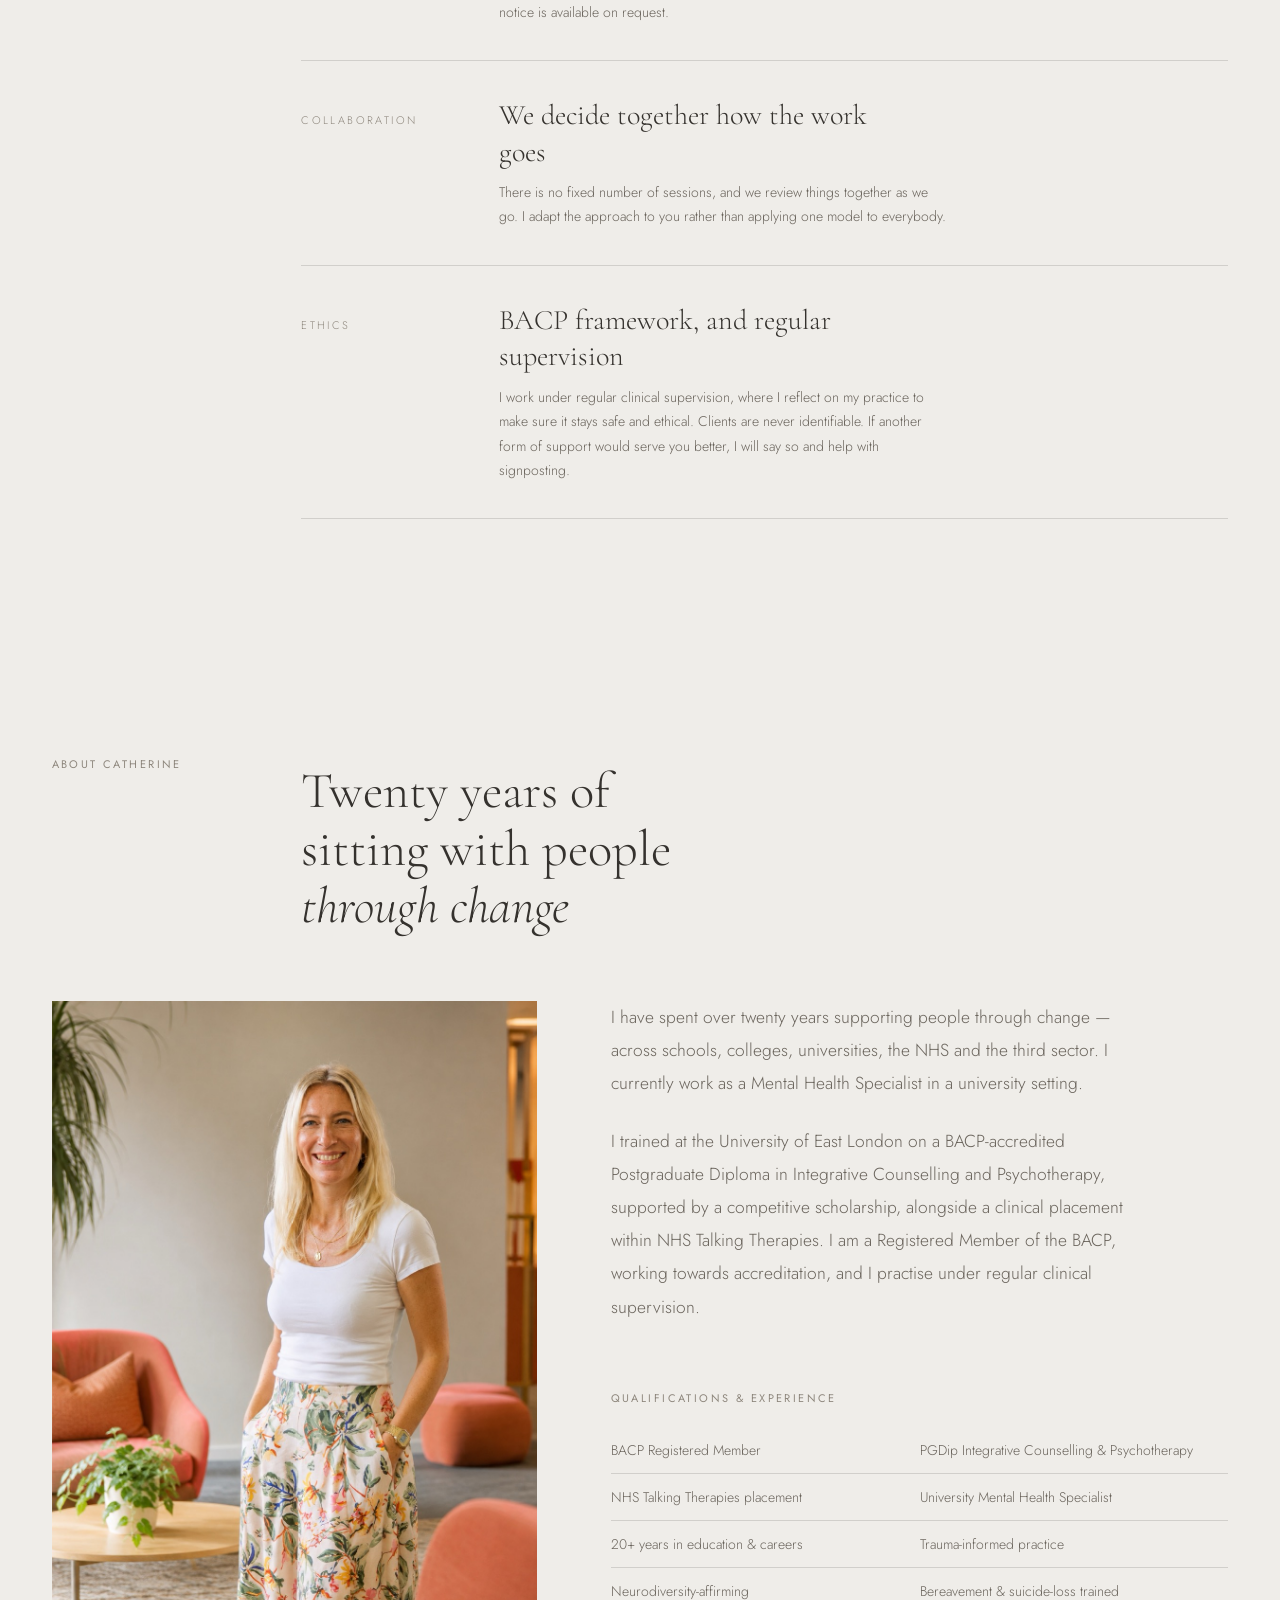
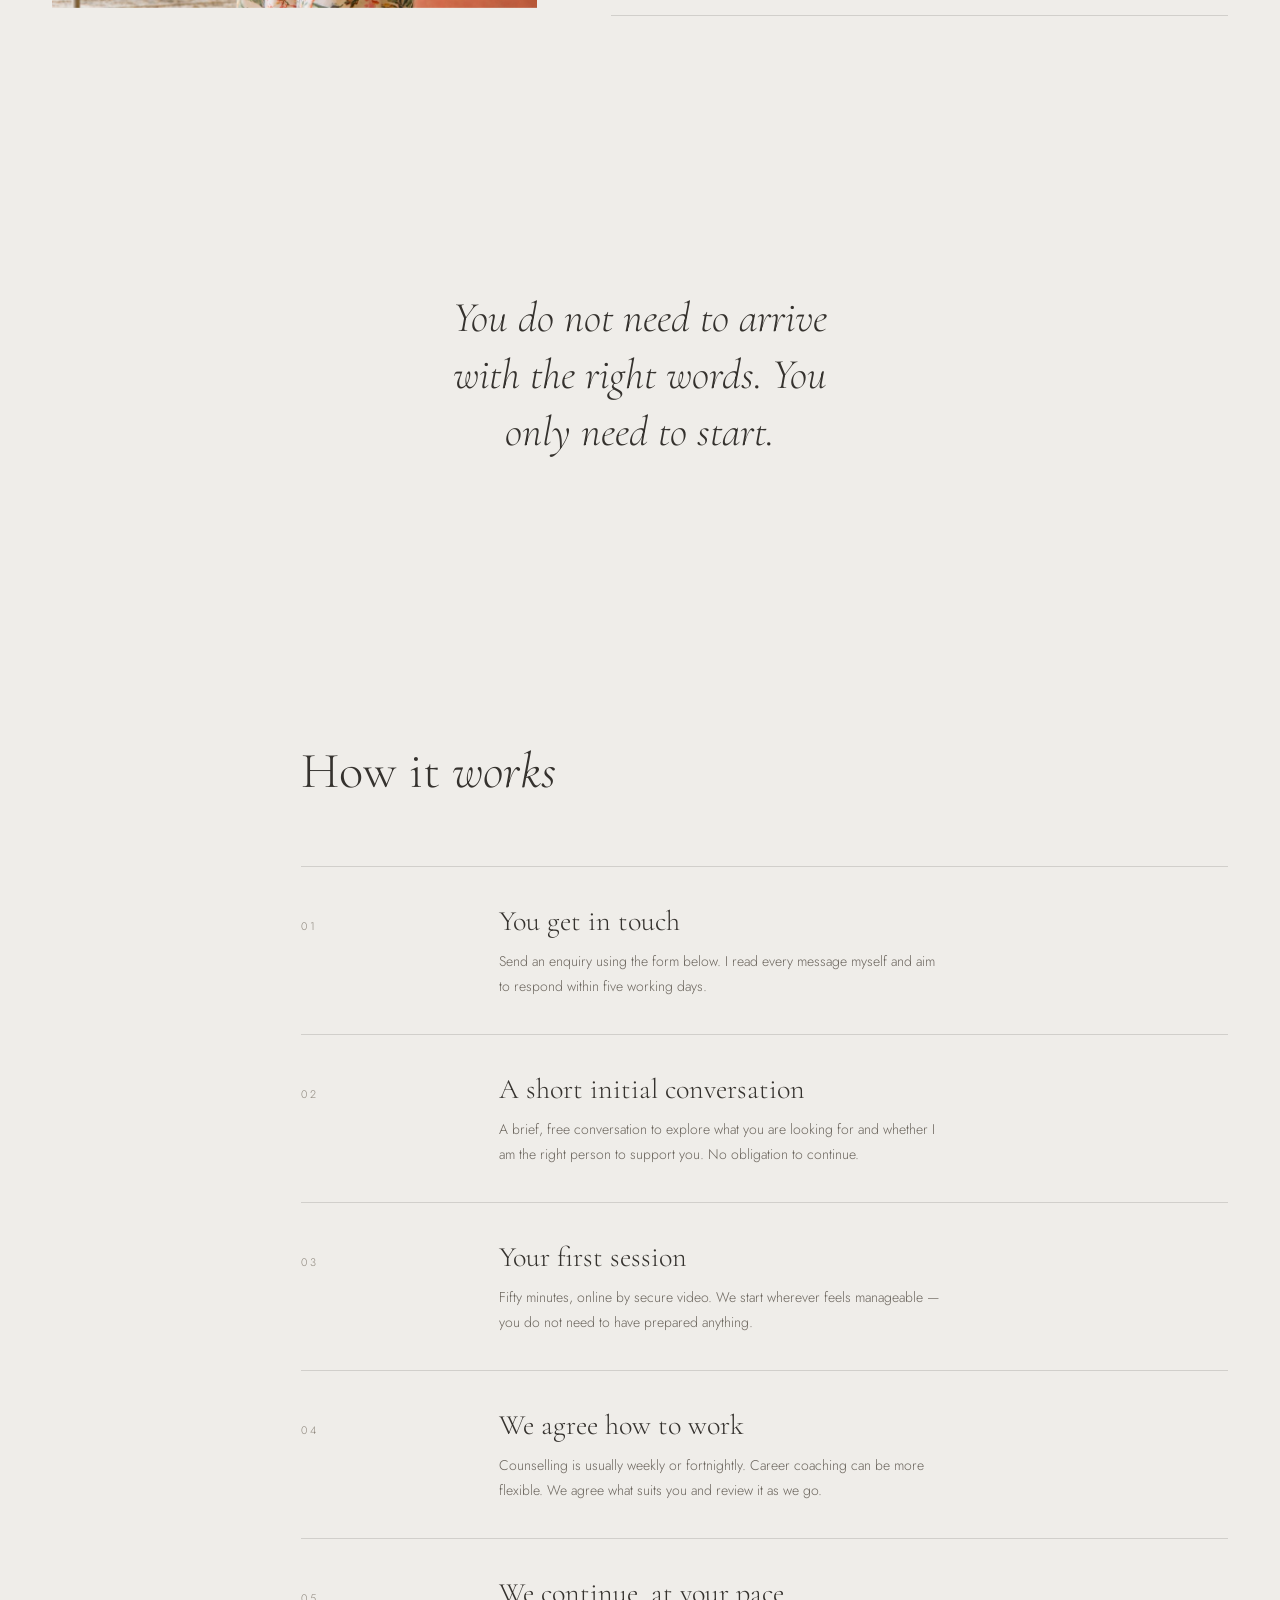
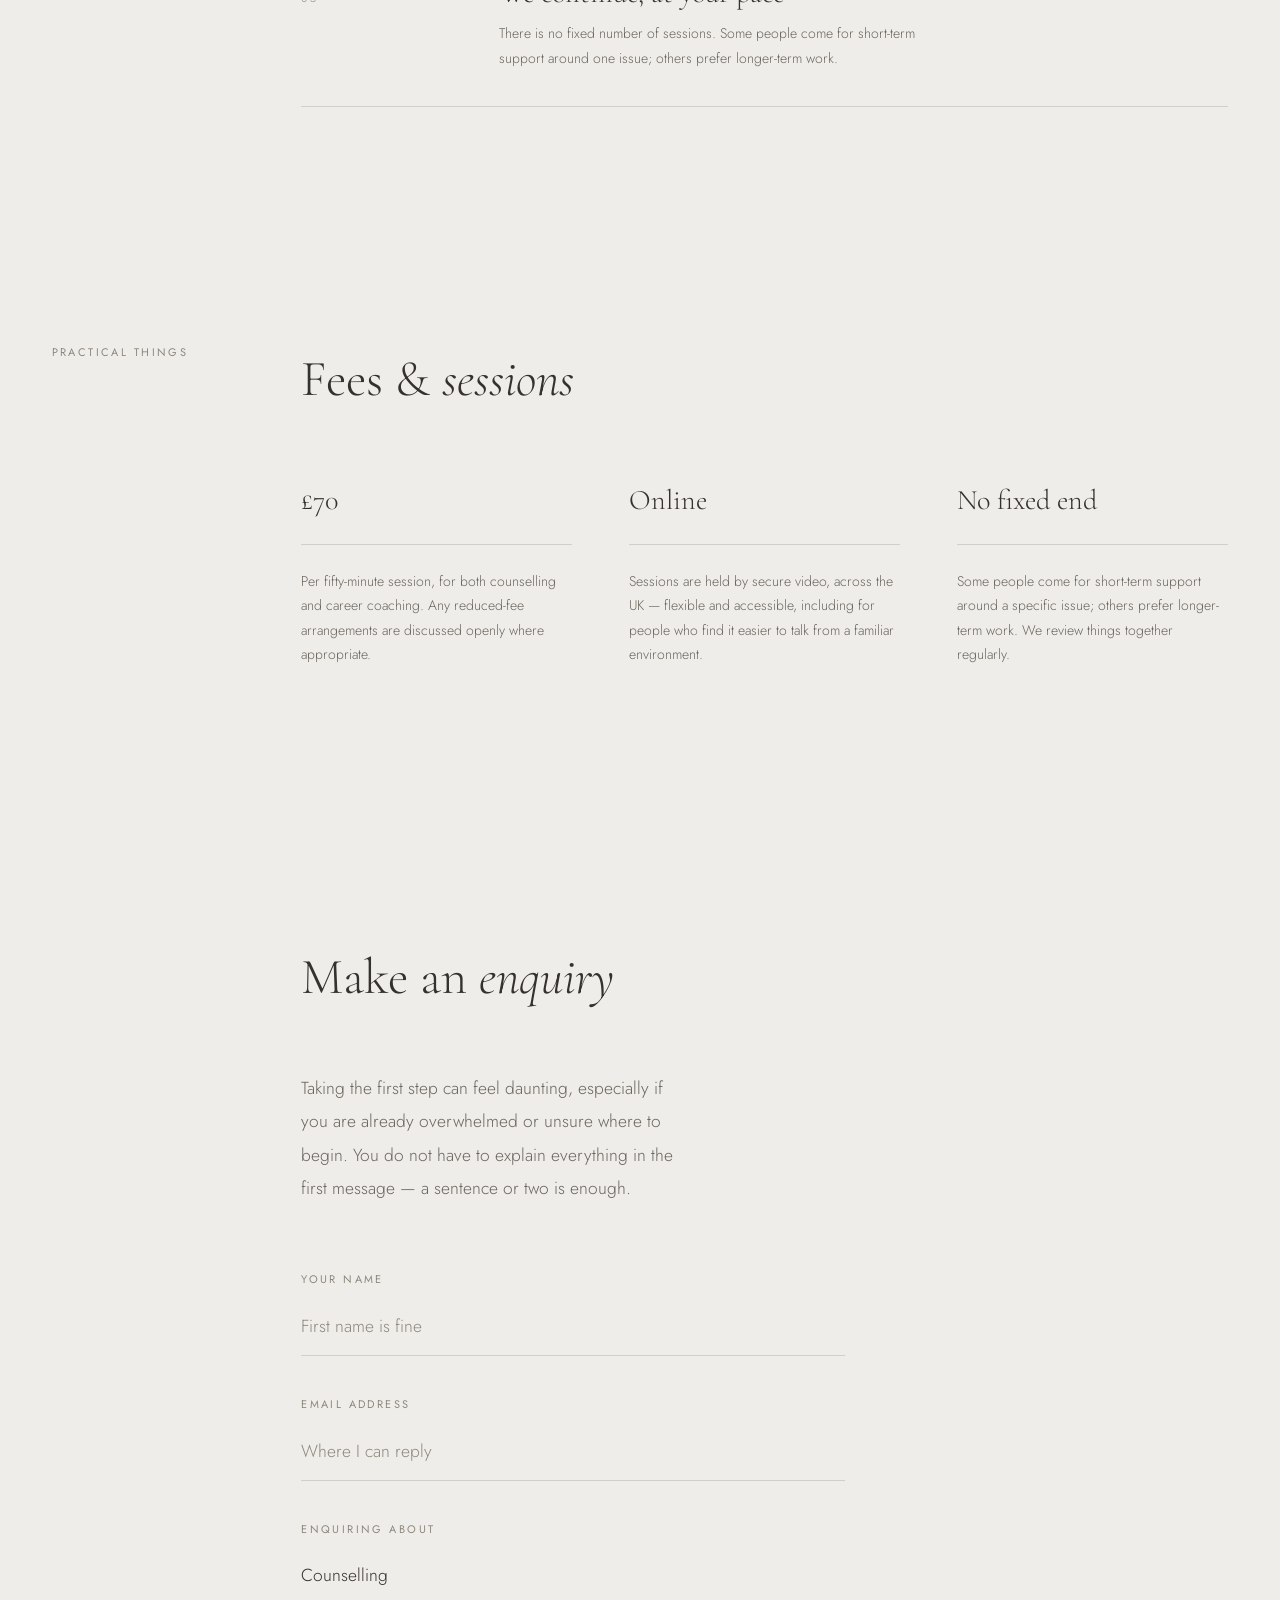
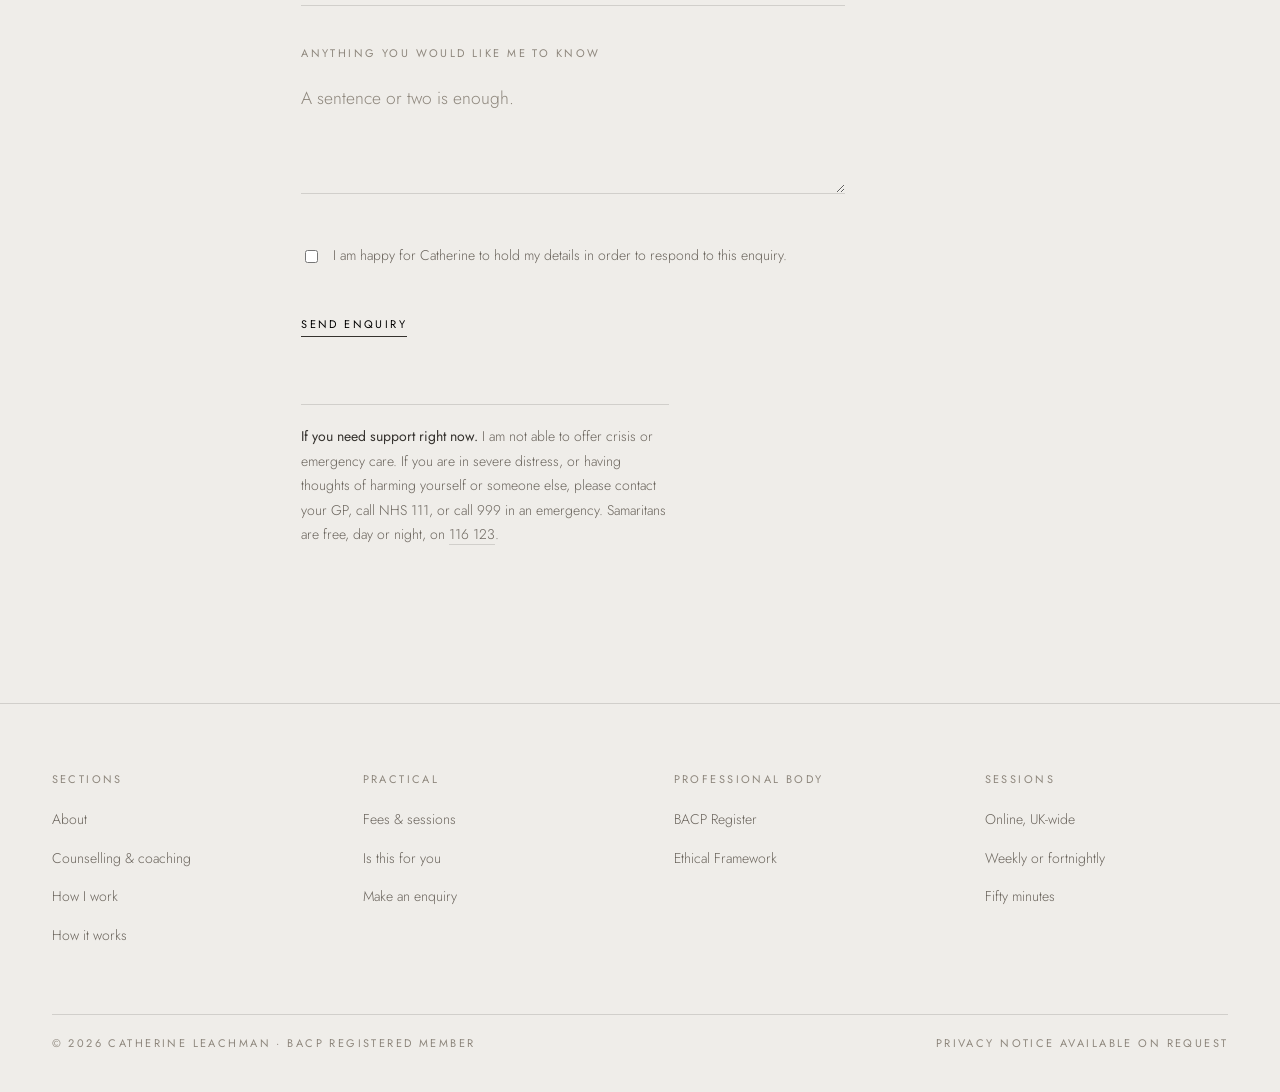
==== commit 6c216be3: "Add new photos, wire enquiry form to Resend, add Vercel config Co-Authored-By: Claude Opus 5.5 <nore" ====
--- a/alt/index.html
+++ b/alt/index.html
@@ -6,7 +6,6 @@
 <title>Catherine Leachman — Counselling, Psychotherapy &amp; Career Coaching</title>
 <meta name="description" content="Integrative counselling, psychotherapy and career coaching for adults. Online sessions across the UK. BACP Registered Member."/>
 <meta name="theme-color" content="#EFEDE9"/>
-<meta name="robots" content="noindex"/><!-- alternate version, kept out of search -->
 
 <link rel="icon" href="../catherine-leachman-1.jpeg"/>
 <link rel="preconnect" href="https://fonts.googleapis.com"/>
@@ -542,7 +541,7 @@
 
       <div class="media">
         <figure class="media-fig fig-portrait" data-fade>
-          <img src="../catherine-leachman-2.jpeg" alt="Catherine Leachman"/>
+          <img src="../catherine-leachman-5.jpeg" alt="Catherine Leachman"/>
           <figcaption class="label">Catherine Leachman · BACP Registered Member</figcaption>
         </figure>
 
@@ -660,8 +659,7 @@
 
       <div class="media">
         <figure class="media-fig" data-fade>
-          <!-- SET UP: replace with a photograph, 4:5 portrait, ~1200 x 1500 -->
-          <div class="slot"><p class="label">Image slot<br/>4 : 5 portrait</p></div>
+          <img src="../catherine-leachman-4.jpeg" alt="Catherine Leachman, standing and smiling" style="aspect-ratio:4/5; object-fit:cover"/>
         </figure>
 
         <div>
@@ -761,8 +759,11 @@
           everything in the first message — a sentence or two is enough.
         </p>
 
-        <!-- SET UP: replace the action with a real endpoint (Formspree, Basin, Netlify) -->
-        <form class="form" id="form" action="https://formspree.io/f/YOUR_FORM_ID" method="POST" data-fade>
+        <!-- Posts to the Vercel function in /api/contact.js, which emails Catherine via Resend -->
+        <form class="form" id="form" action="/api/contact" method="POST" data-fade>
+          <div style="position:absolute; left:-9999px" aria-hidden="true">
+            <label>Leave this empty <input type="text" name="website" tabindex="-1" autocomplete="off"/></label>
+          </div>
           <div class="field">
             <label class="label" for="n">Your name</label>
             <input id="n" name="name" type="text" placeholder="First name is fine" required/>
@@ -886,12 +887,25 @@
     var form = document.getElementById("form");
     if (form){
       form.addEventListener("submit", function(e){
-        if (form.getAttribute("action").indexOf("YOUR_FORM_ID") !== -1){
-          e.preventDefault();
-          var s = document.getElementById("status");
-          s.textContent = "This form is not connected yet — add a form endpoint to enable sending.";
-          s.setAttribute("data-shown","true");
-        }
+        e.preventDefault();
+        var s = document.getElementById("status");
+        var btn = form.querySelector("button[type=submit]");
+        function say(msg){ s.textContent = msg; s.setAttribute("data-shown","true"); }
+        var data = {};
+        new FormData(form).forEach(function(v, k){ data[k] = v; });
+        btn.disabled = true;
+        say("Sending…");
+        fetch(form.getAttribute("action"), {
+          method: "POST",
+          headers: { "Content-Type": "application/json", "Accept": "application/json" },
+          body: JSON.stringify(data)
+        }).then(function(r){
+          if (!r.ok) throw new Error("bad status");
+          form.reset();
+          say("Thank you. Your enquiry has been sent, and I will reply within five working days.");
+        }).catch(function(){
+          say("Sorry, something went wrong and your message was not sent. Please try again in a moment.");
+        }).then(function(){ btn.disabled = false; });
       });
     }
   }
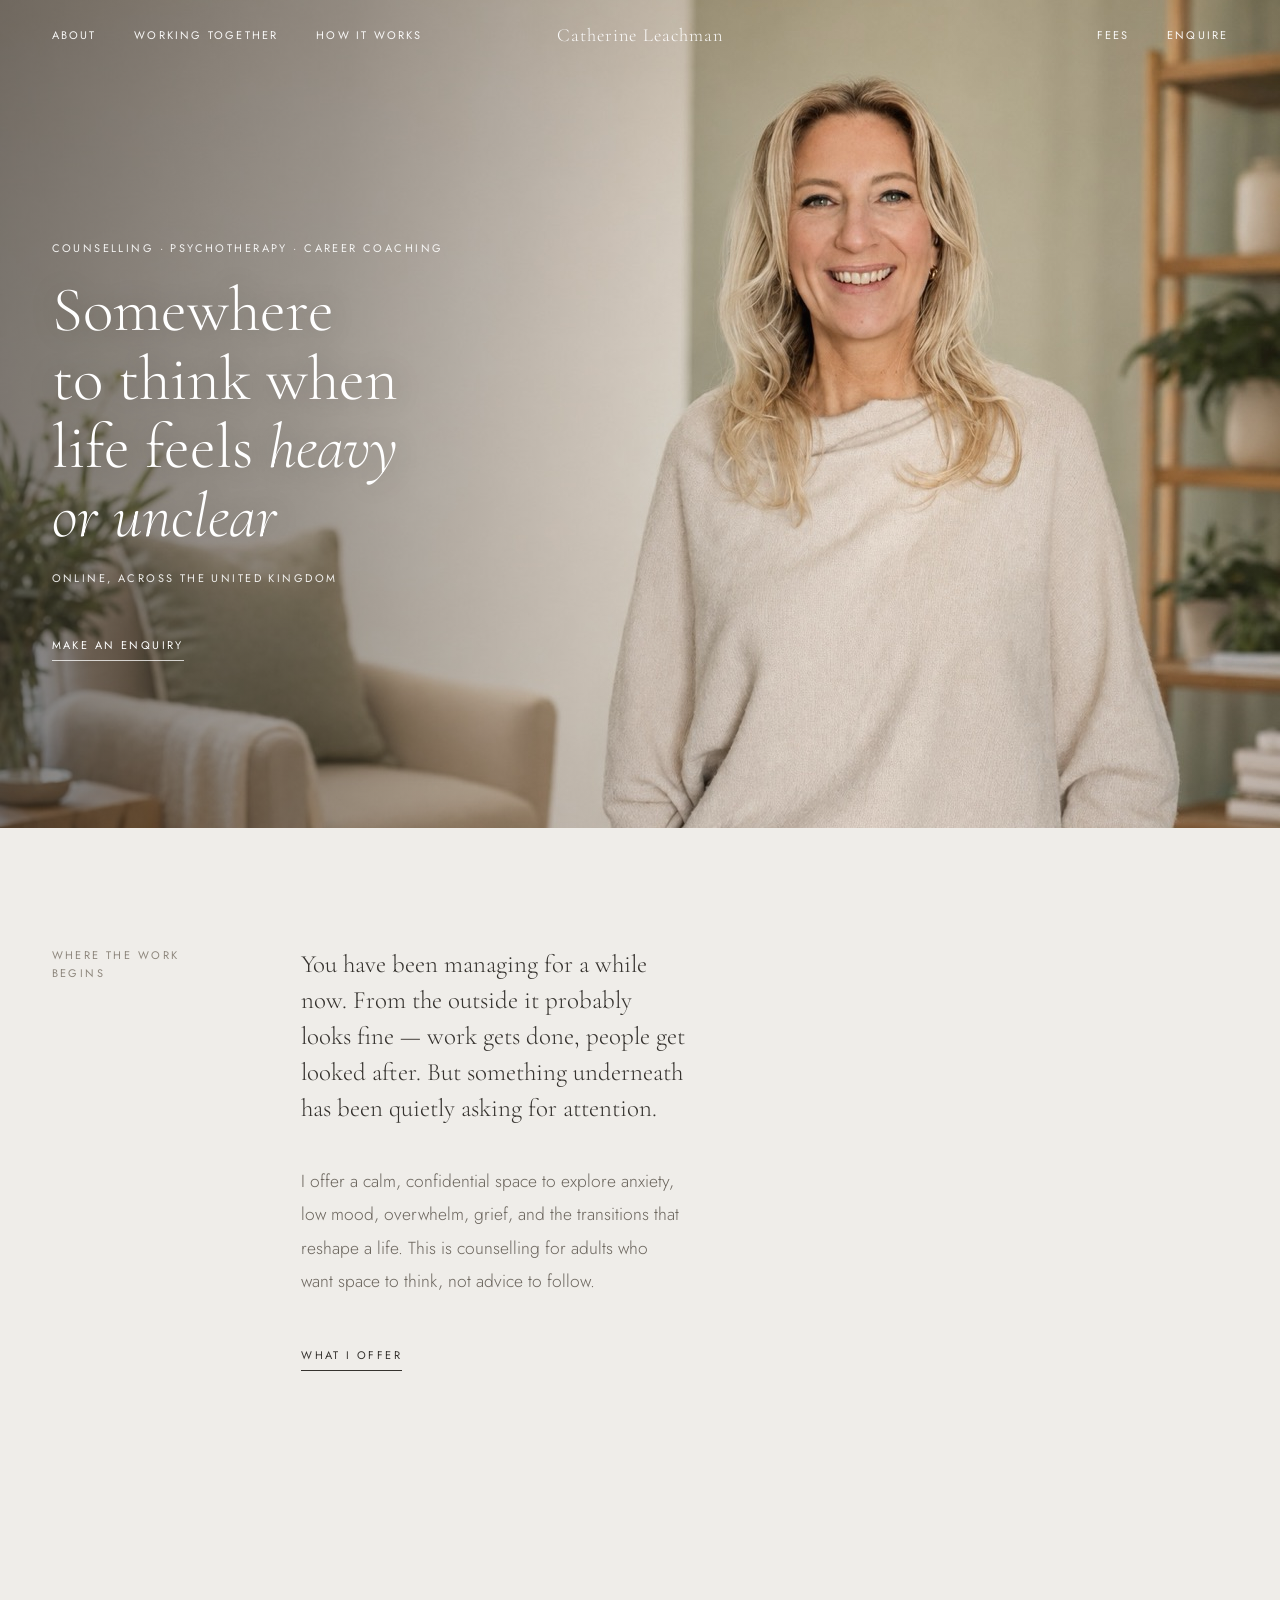
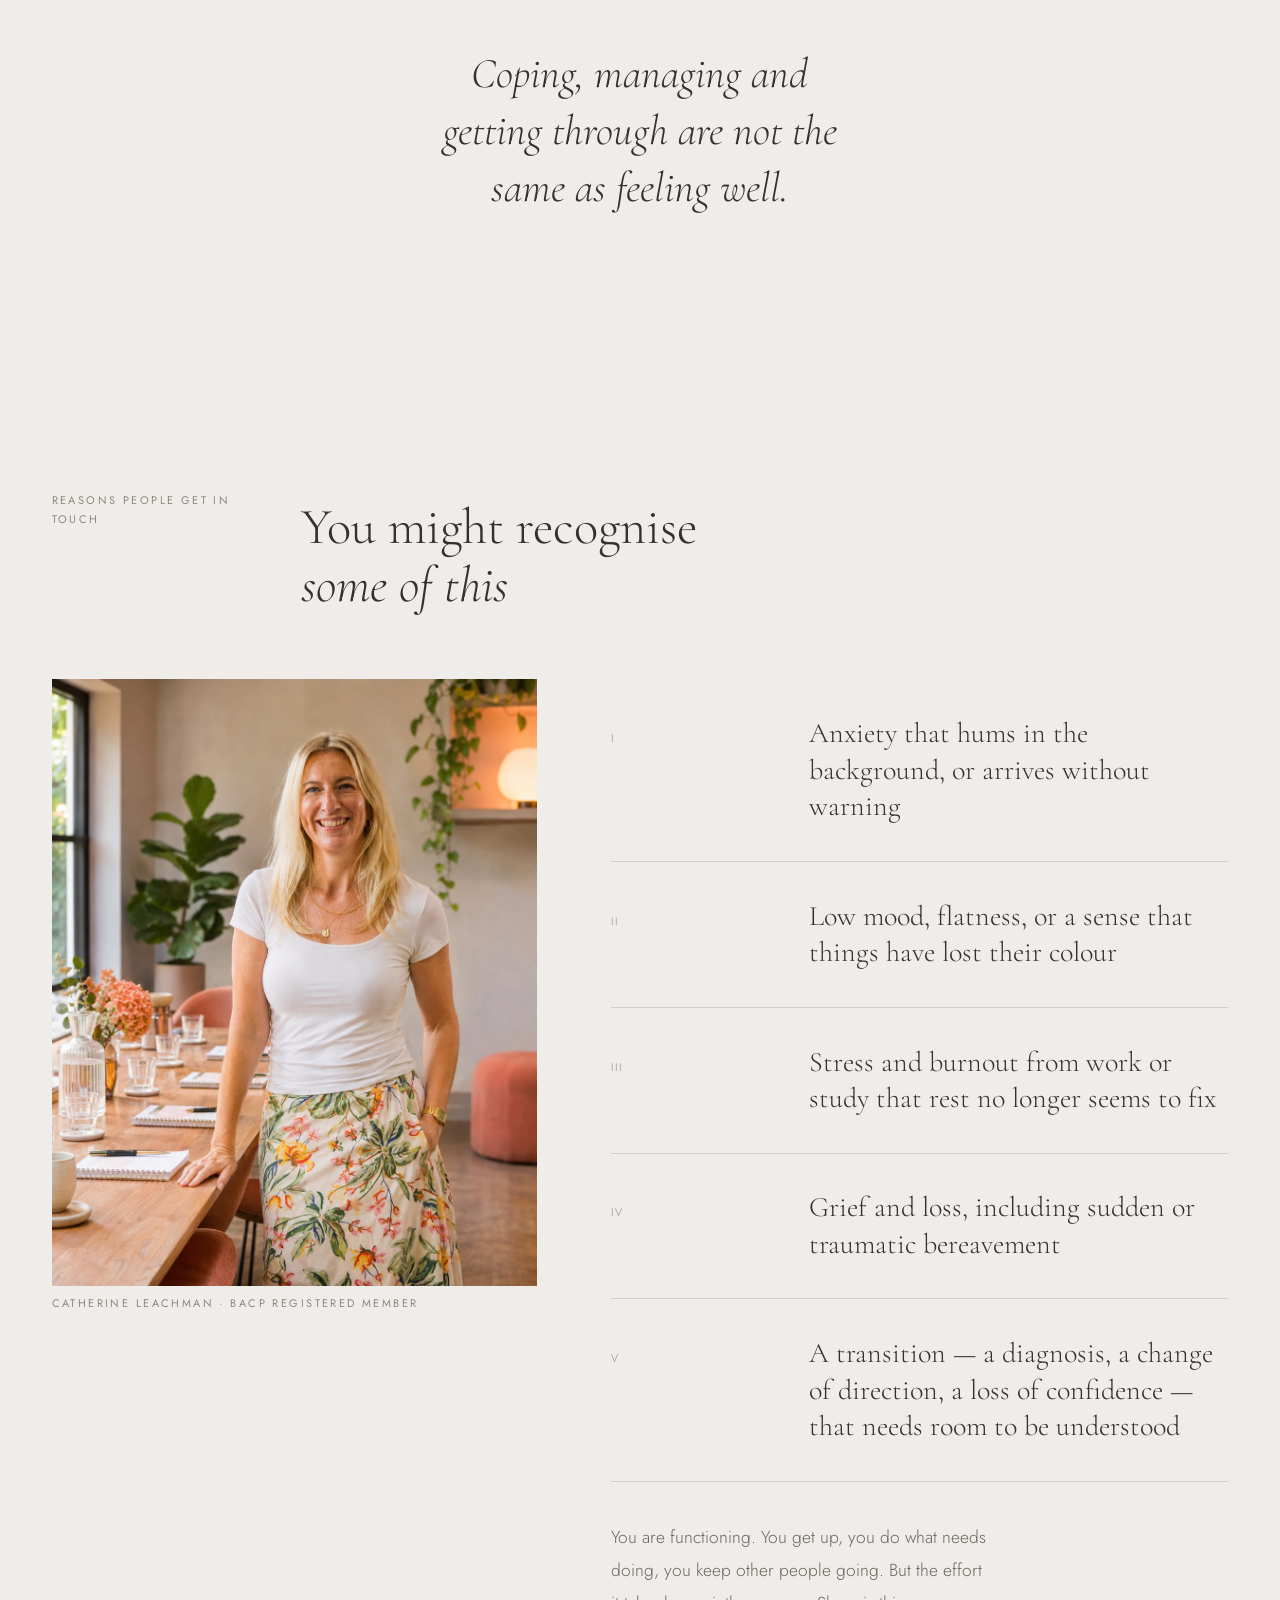
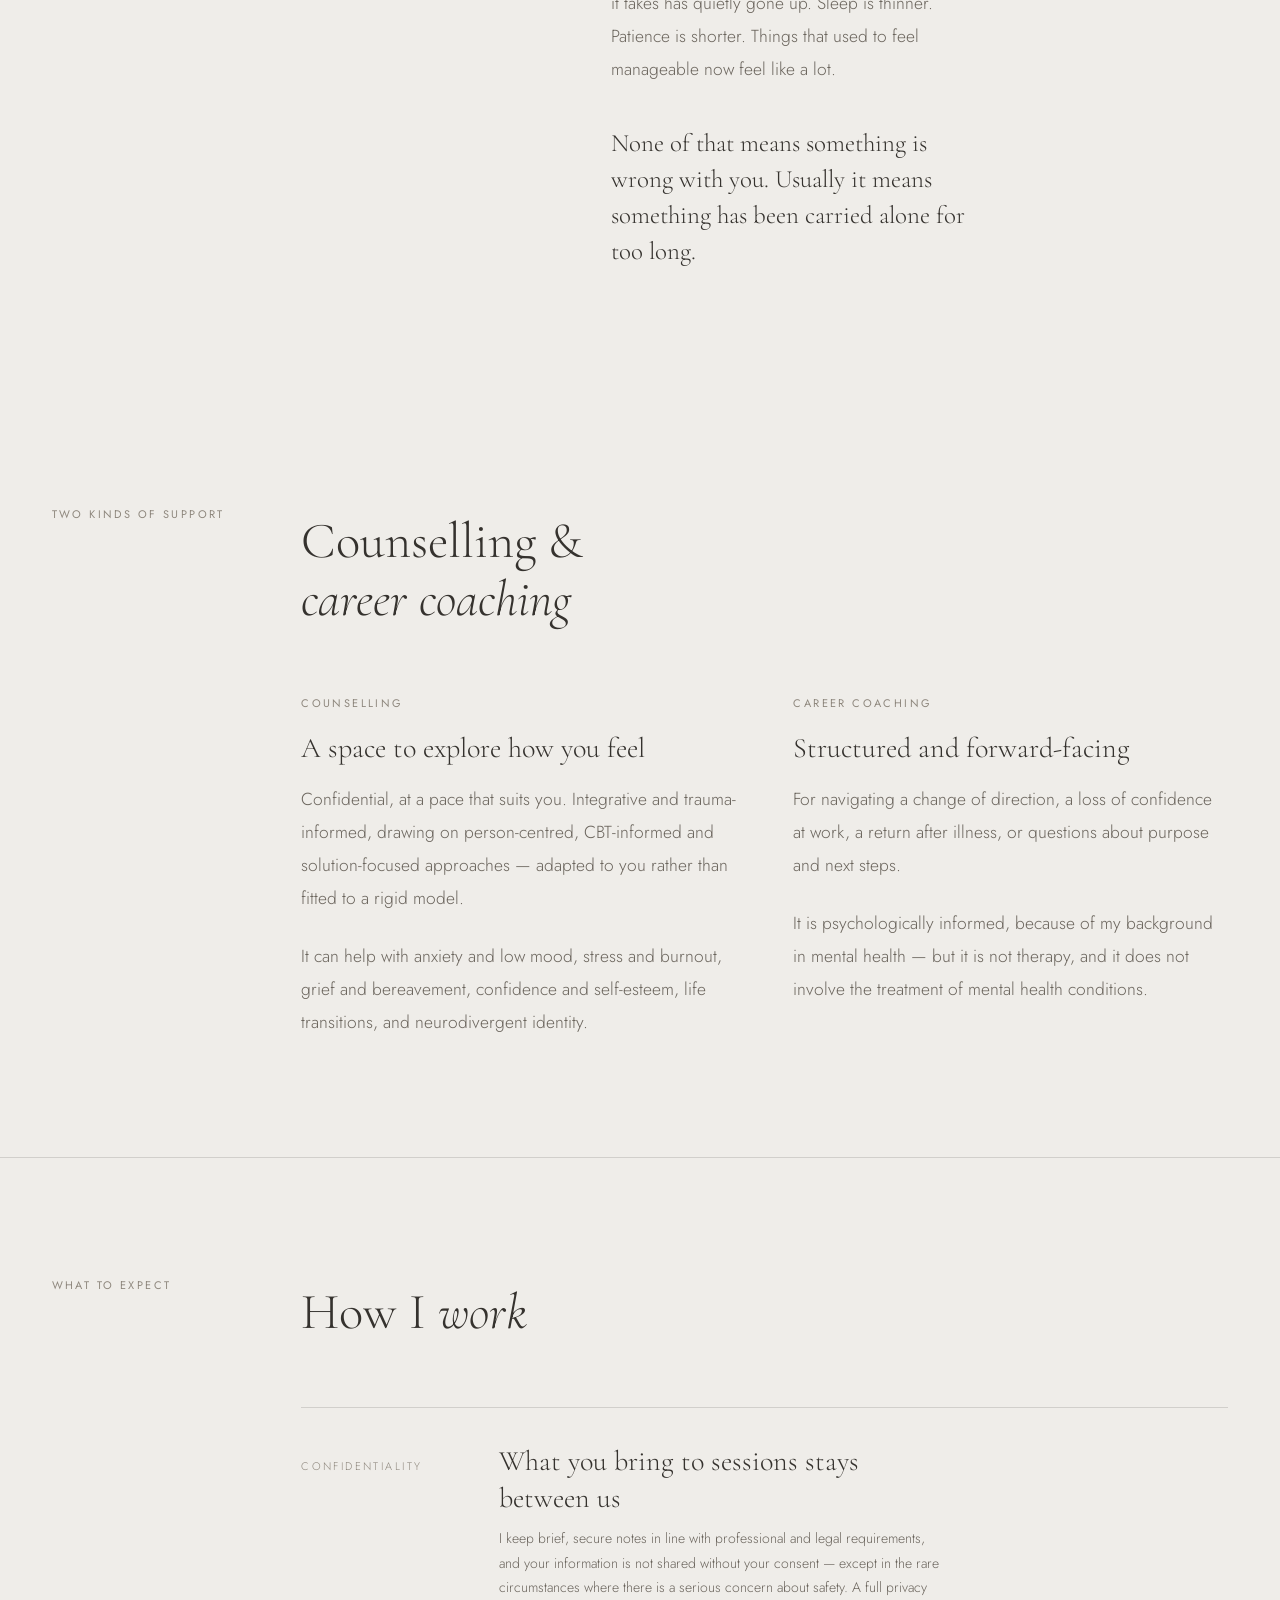
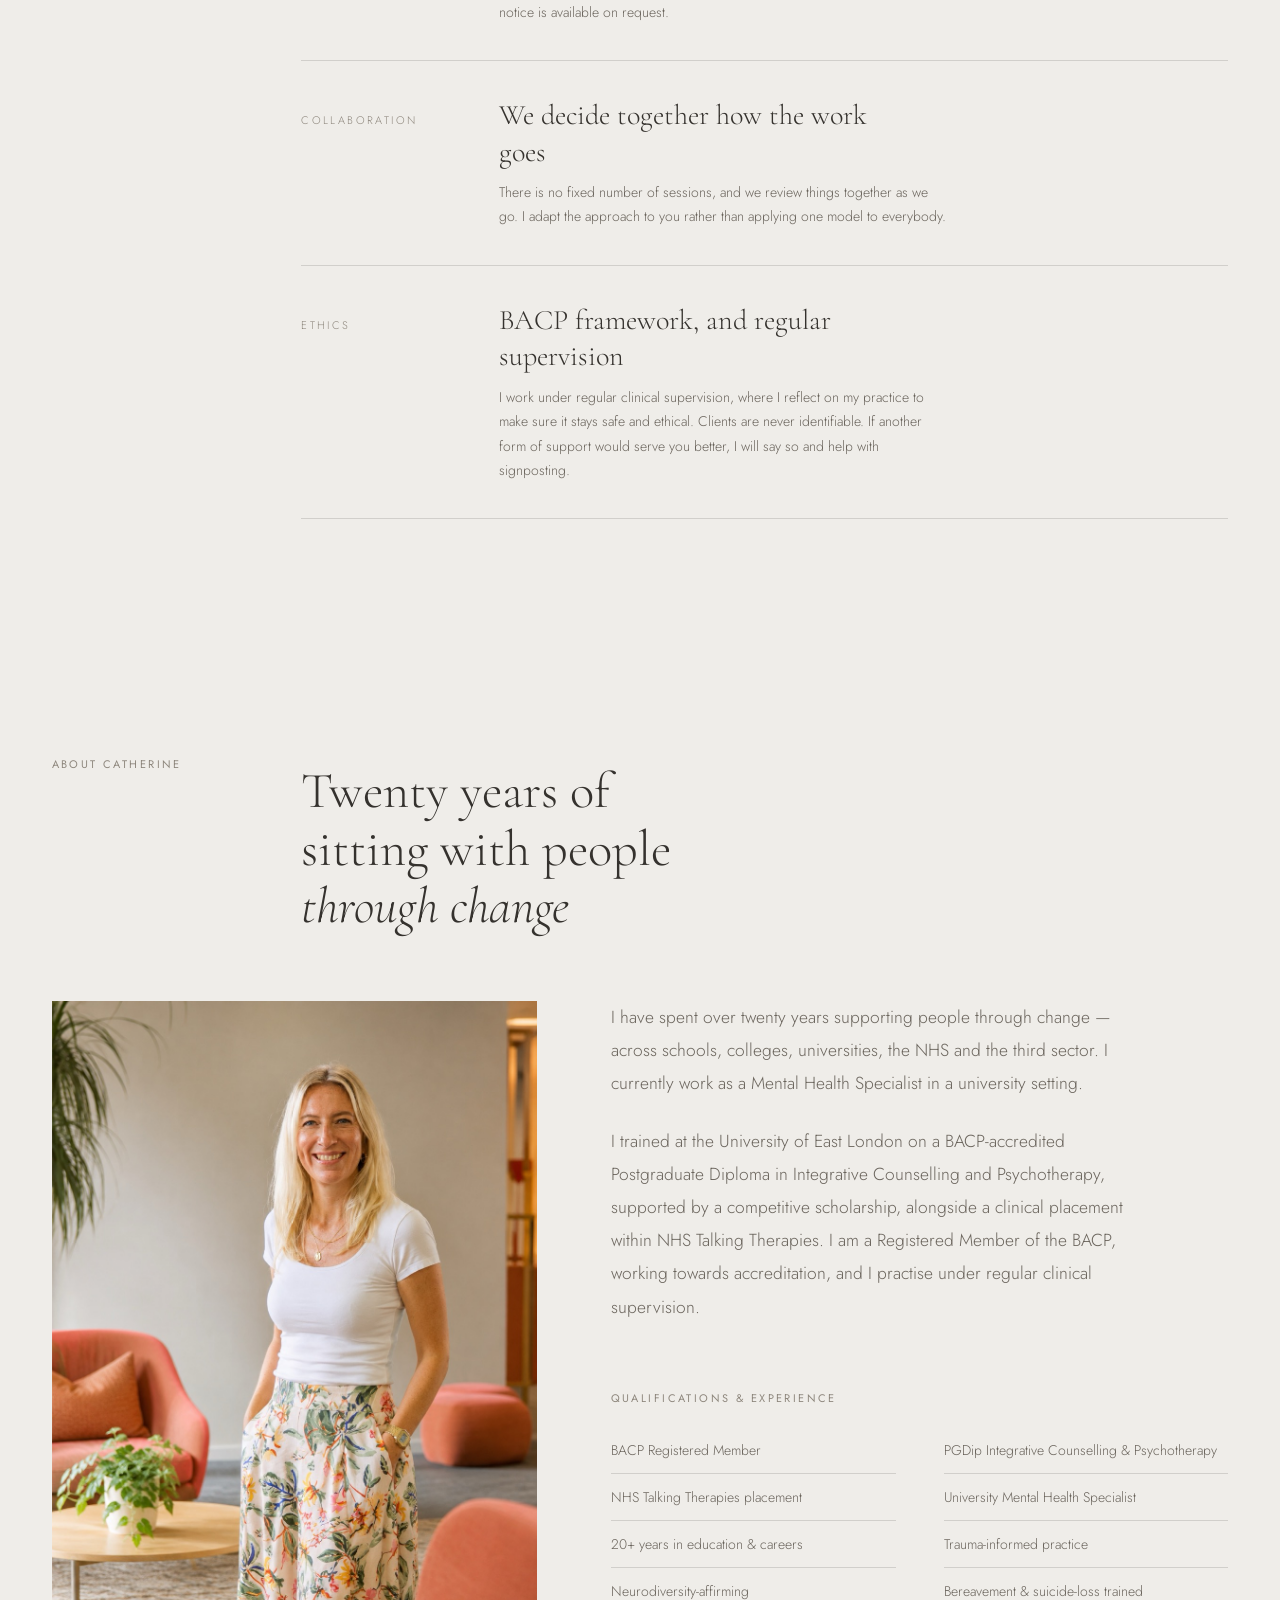
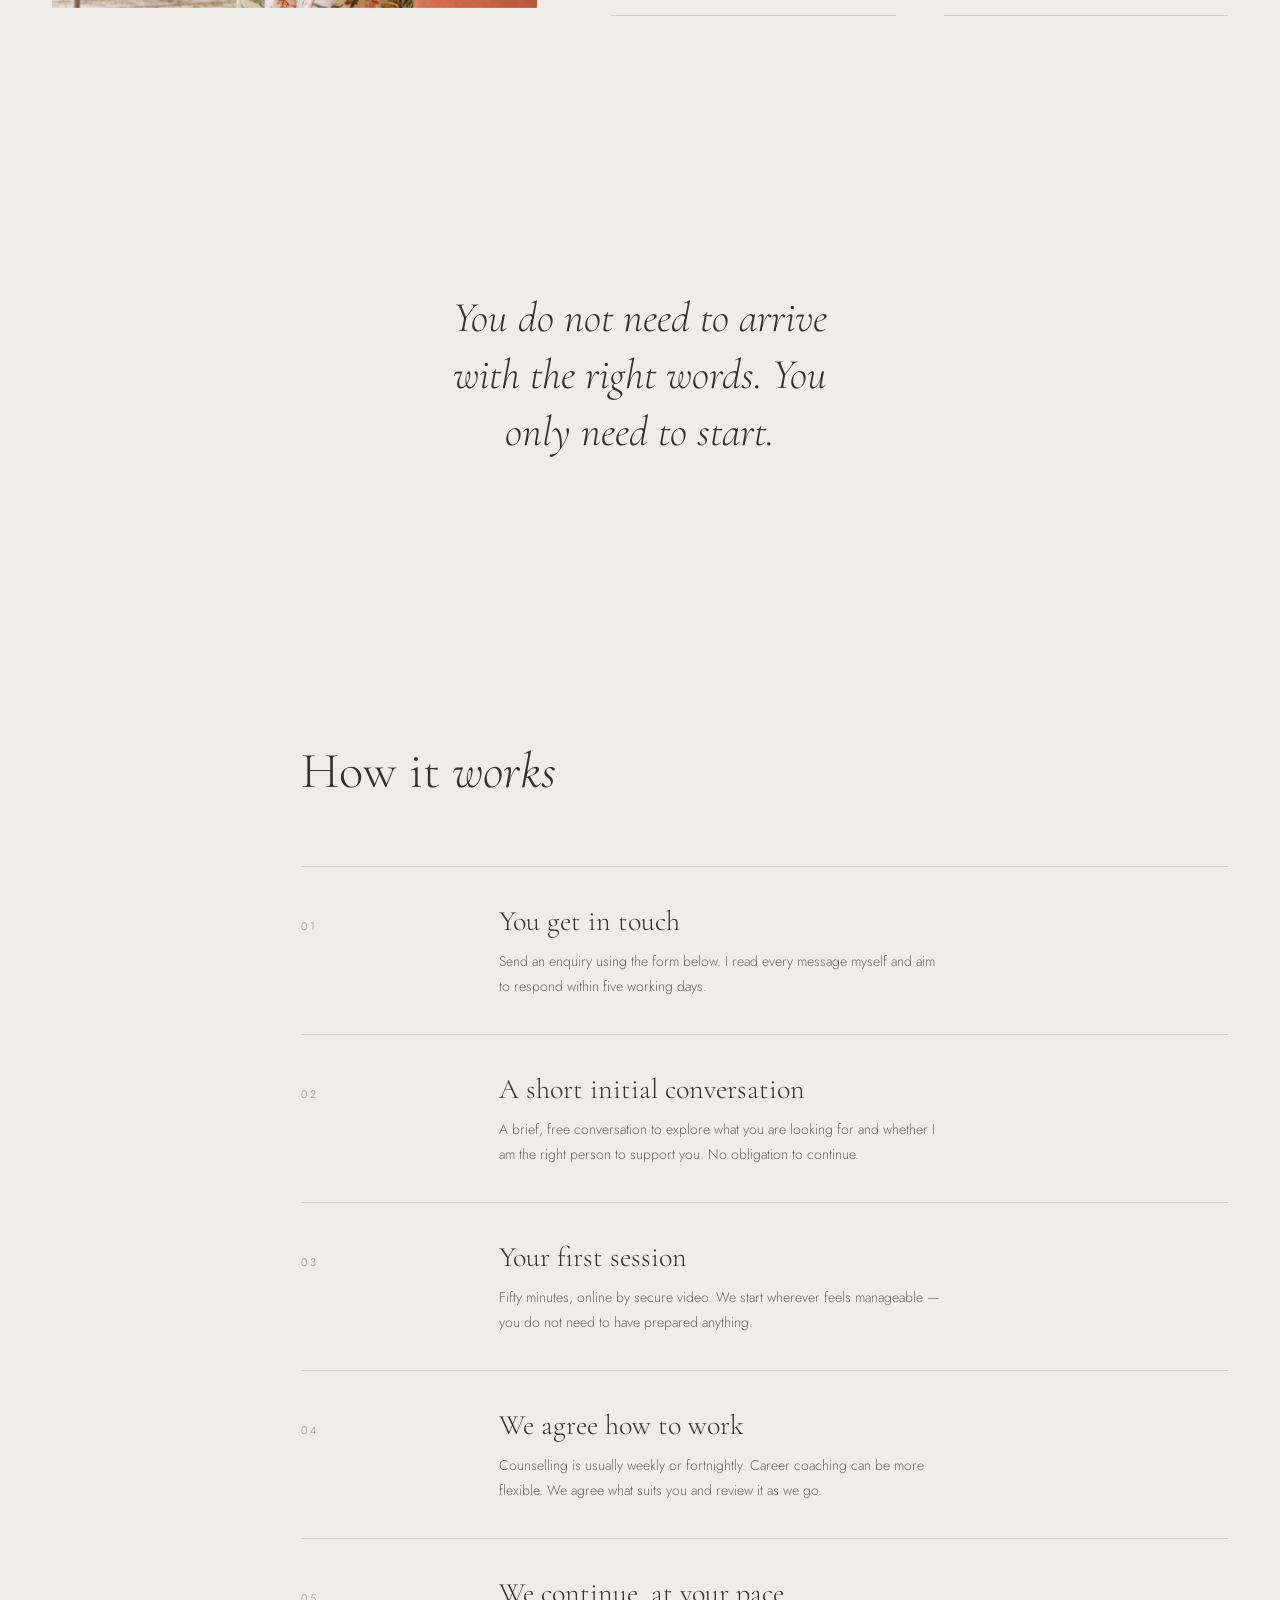
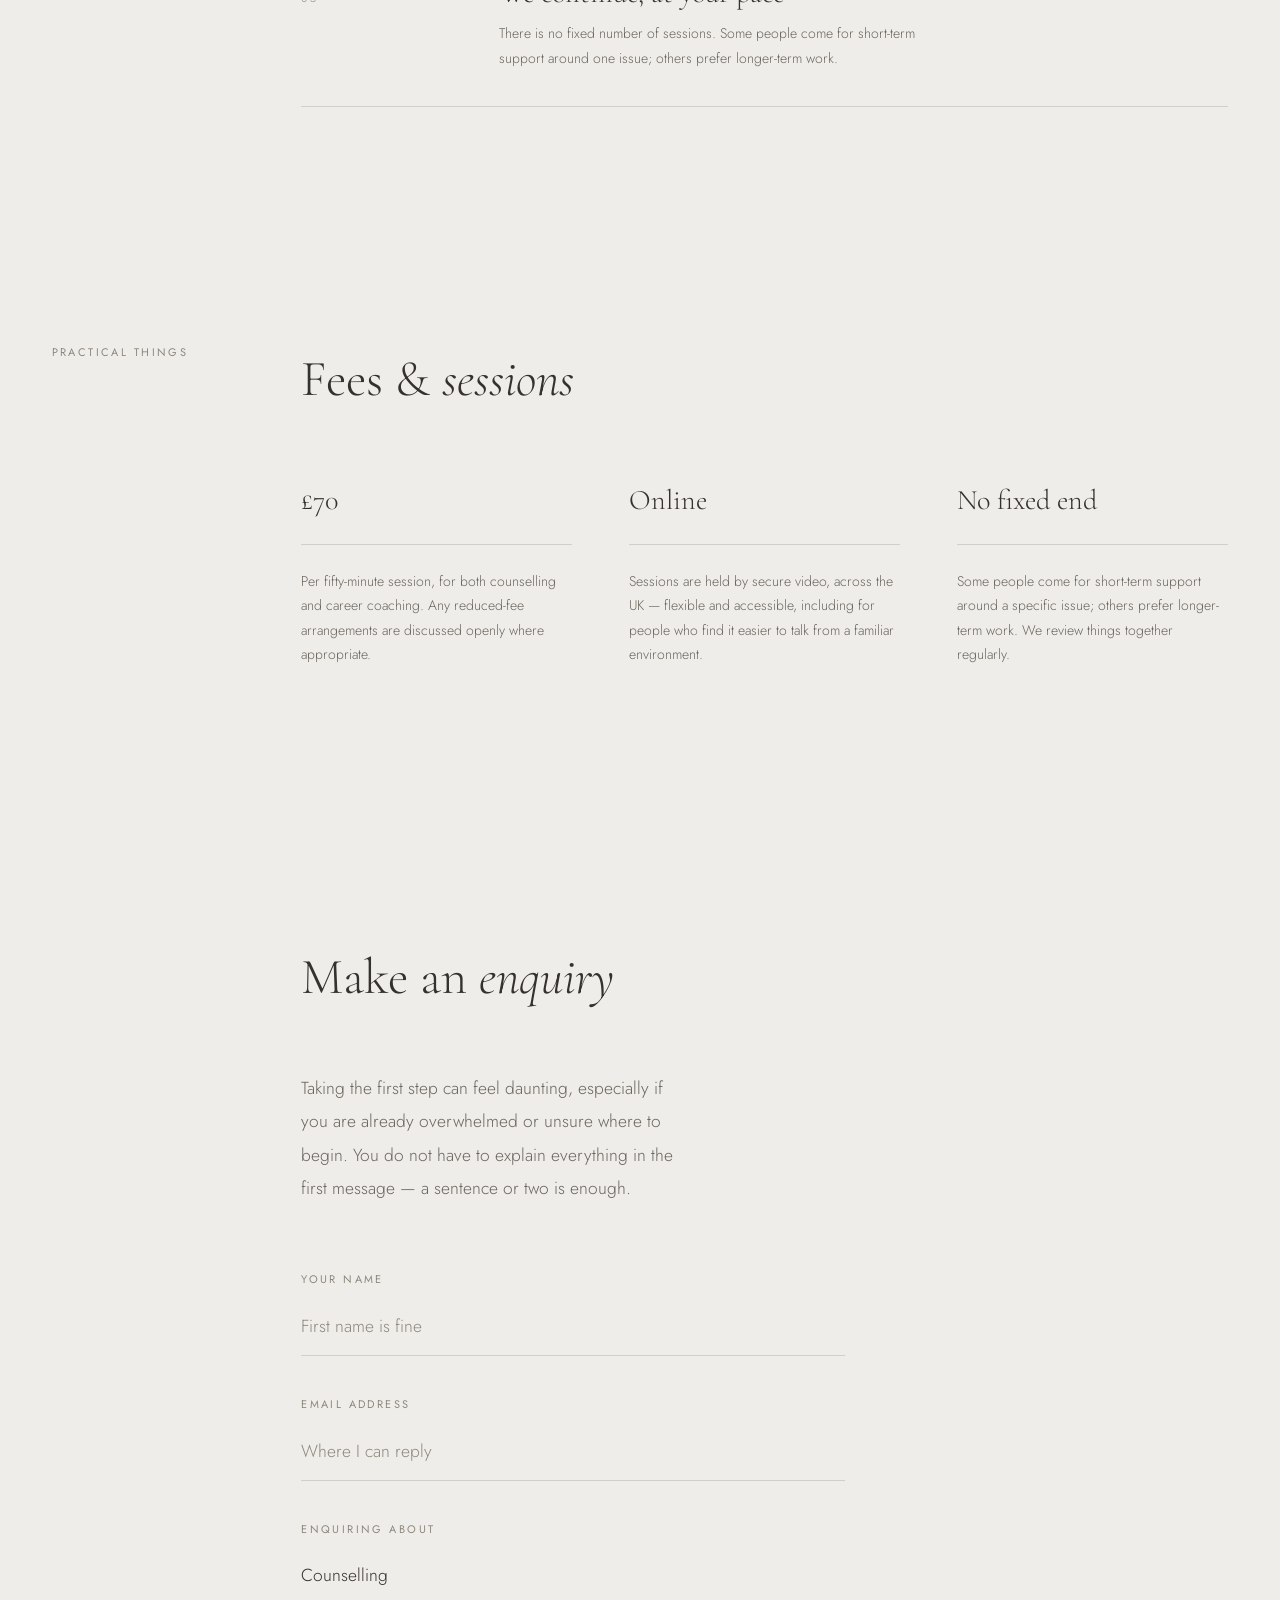
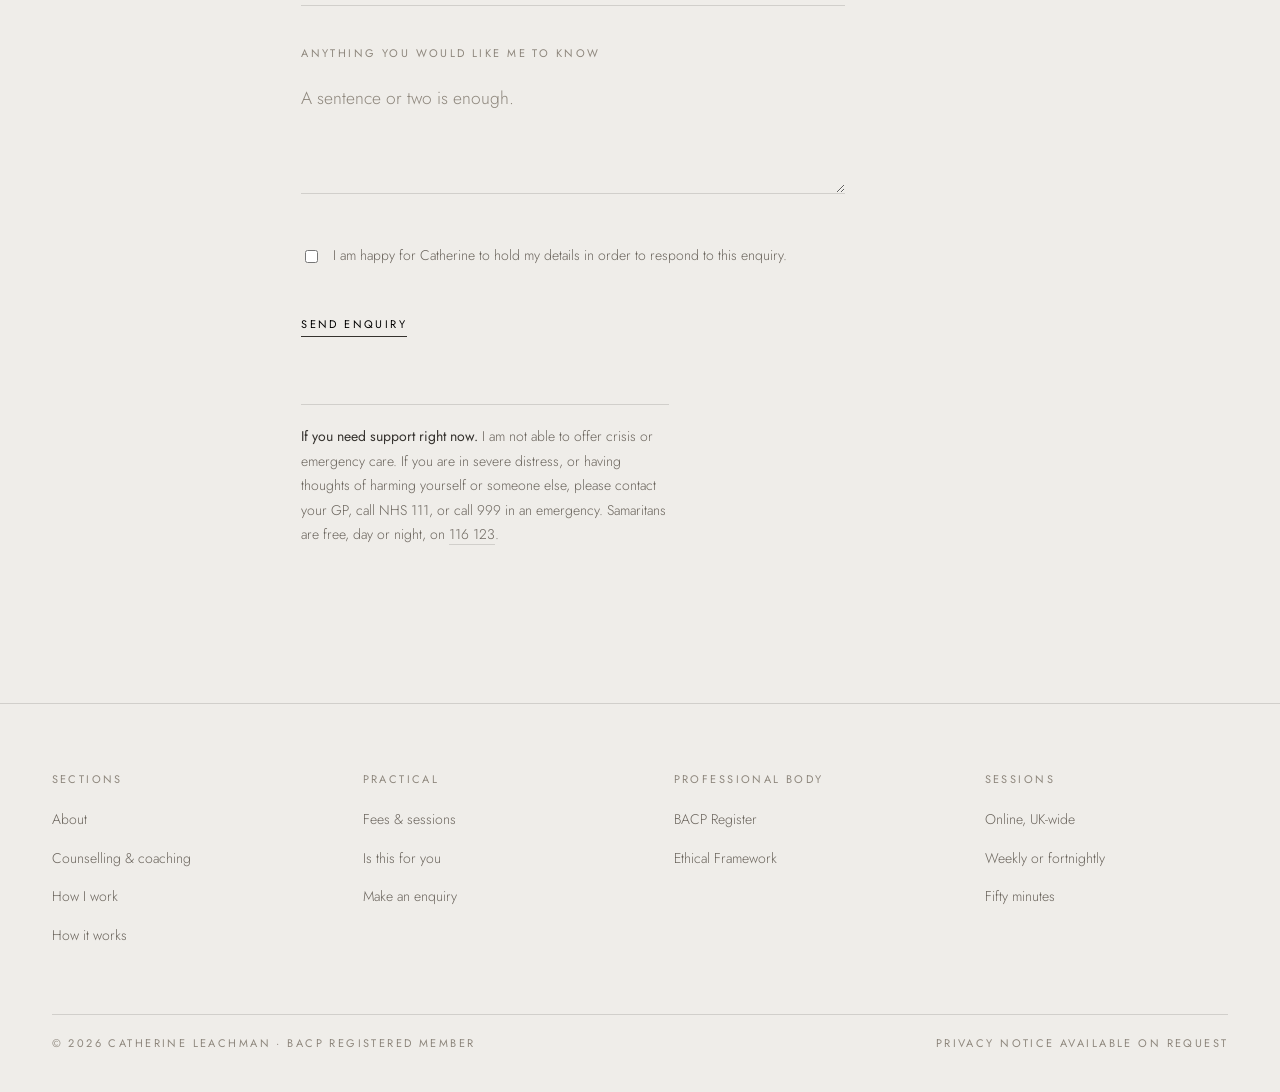
==== commit c5a2639d: "Fix nav and credentials spacing (invalid clamp syntax was ignored) Co-Authored-By: Claude Opus 5.5 <" ====
--- a/alt/index.html
+++ b/alt/index.html
@@ -183,7 +183,7 @@
   align-items:center;
   gap:var(--s-2);
 }
-.nav-side{ display:flex; gap:clamp(1.2rem,0.6rem+2.2vw,3.2rem); }
+.nav-side{ display:flex; gap:clamp(1.2rem, 0.6rem + 2.2vw, 3.2rem); }
 .nav-side.right{ justify-content:flex-end; }
 .nav a.n{
   font-size:var(--t-micro);
@@ -370,7 +370,7 @@
   list-style:none; margin:0; padding:0;
   display:grid;
   grid-template-columns:repeat(auto-fit, minmax(min(100%,15rem),1fr));
-  column-gap:clamp(1.5rem,1rem+2.5vw,3.5rem);
+  column-gap:clamp(1.5rem, 1rem + 2.5vw, 3.5rem);
 }
 .creds li{
   font-size:var(--t-small);
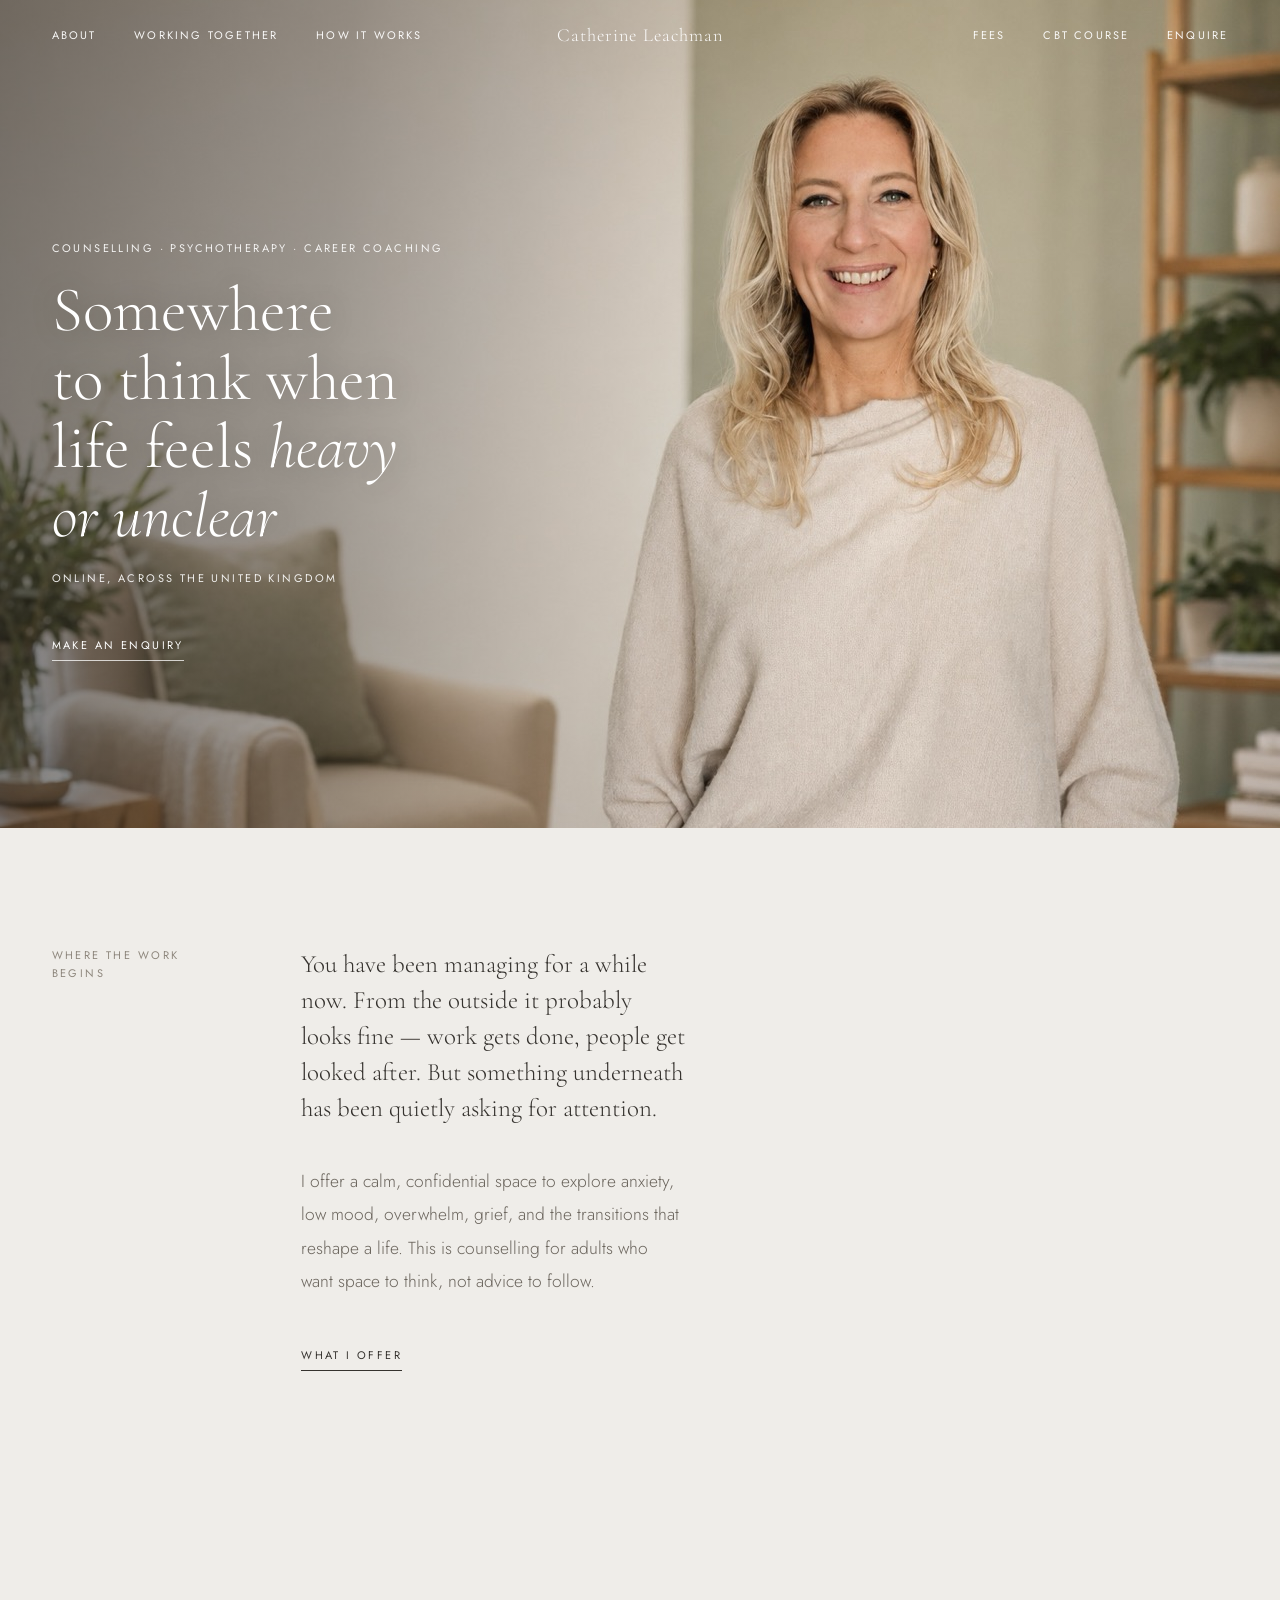
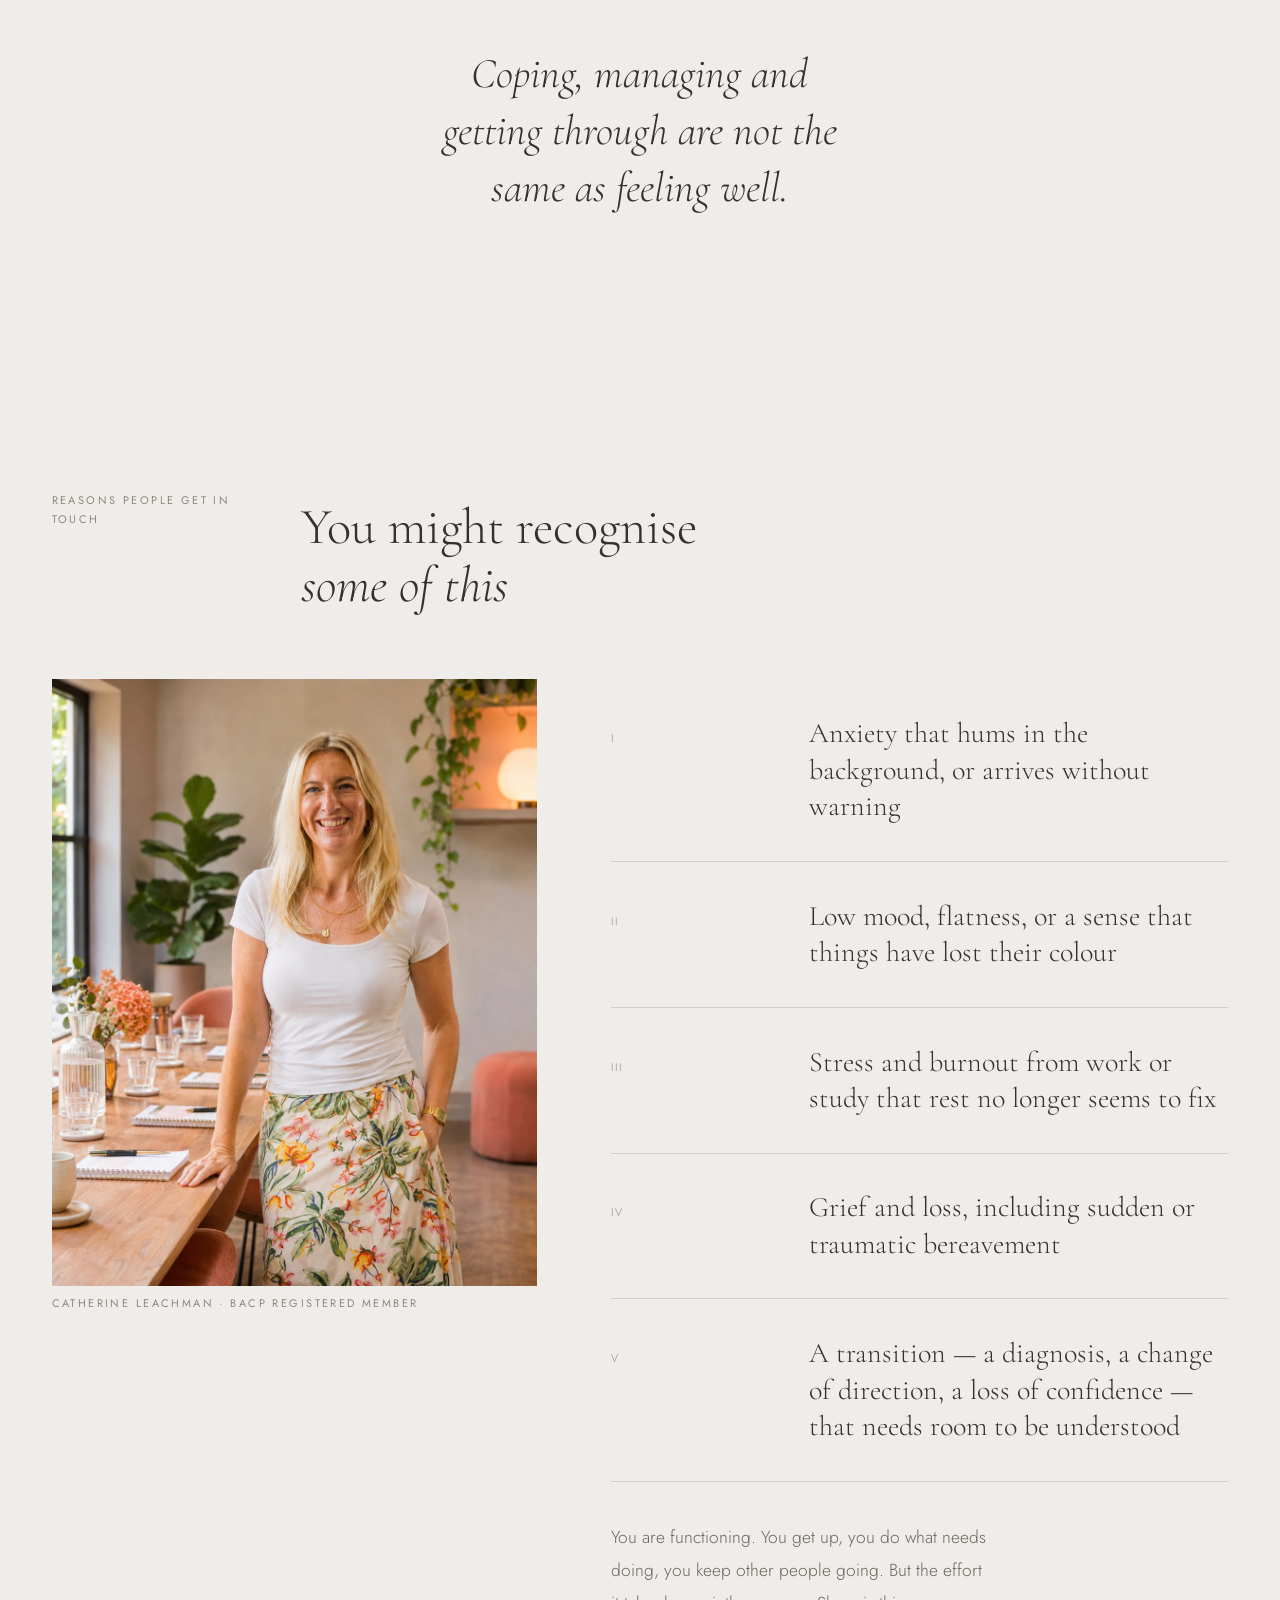
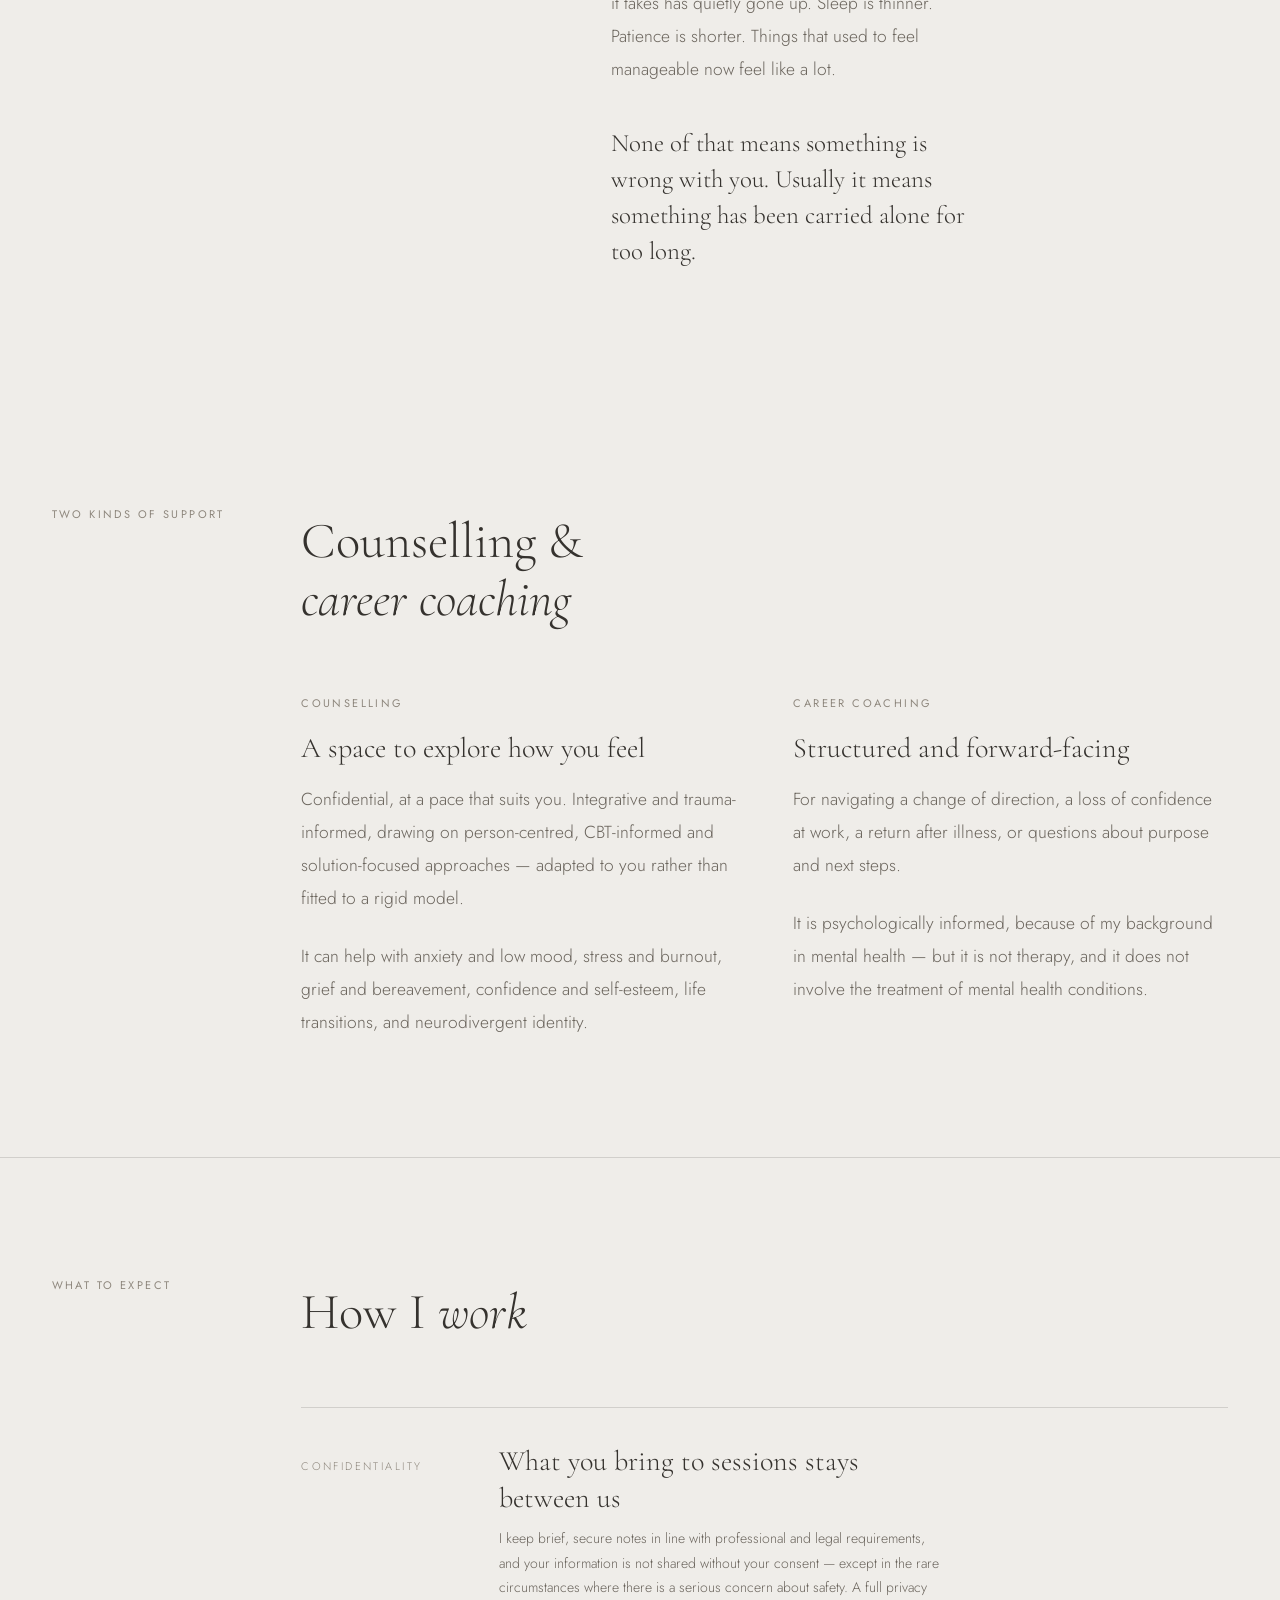
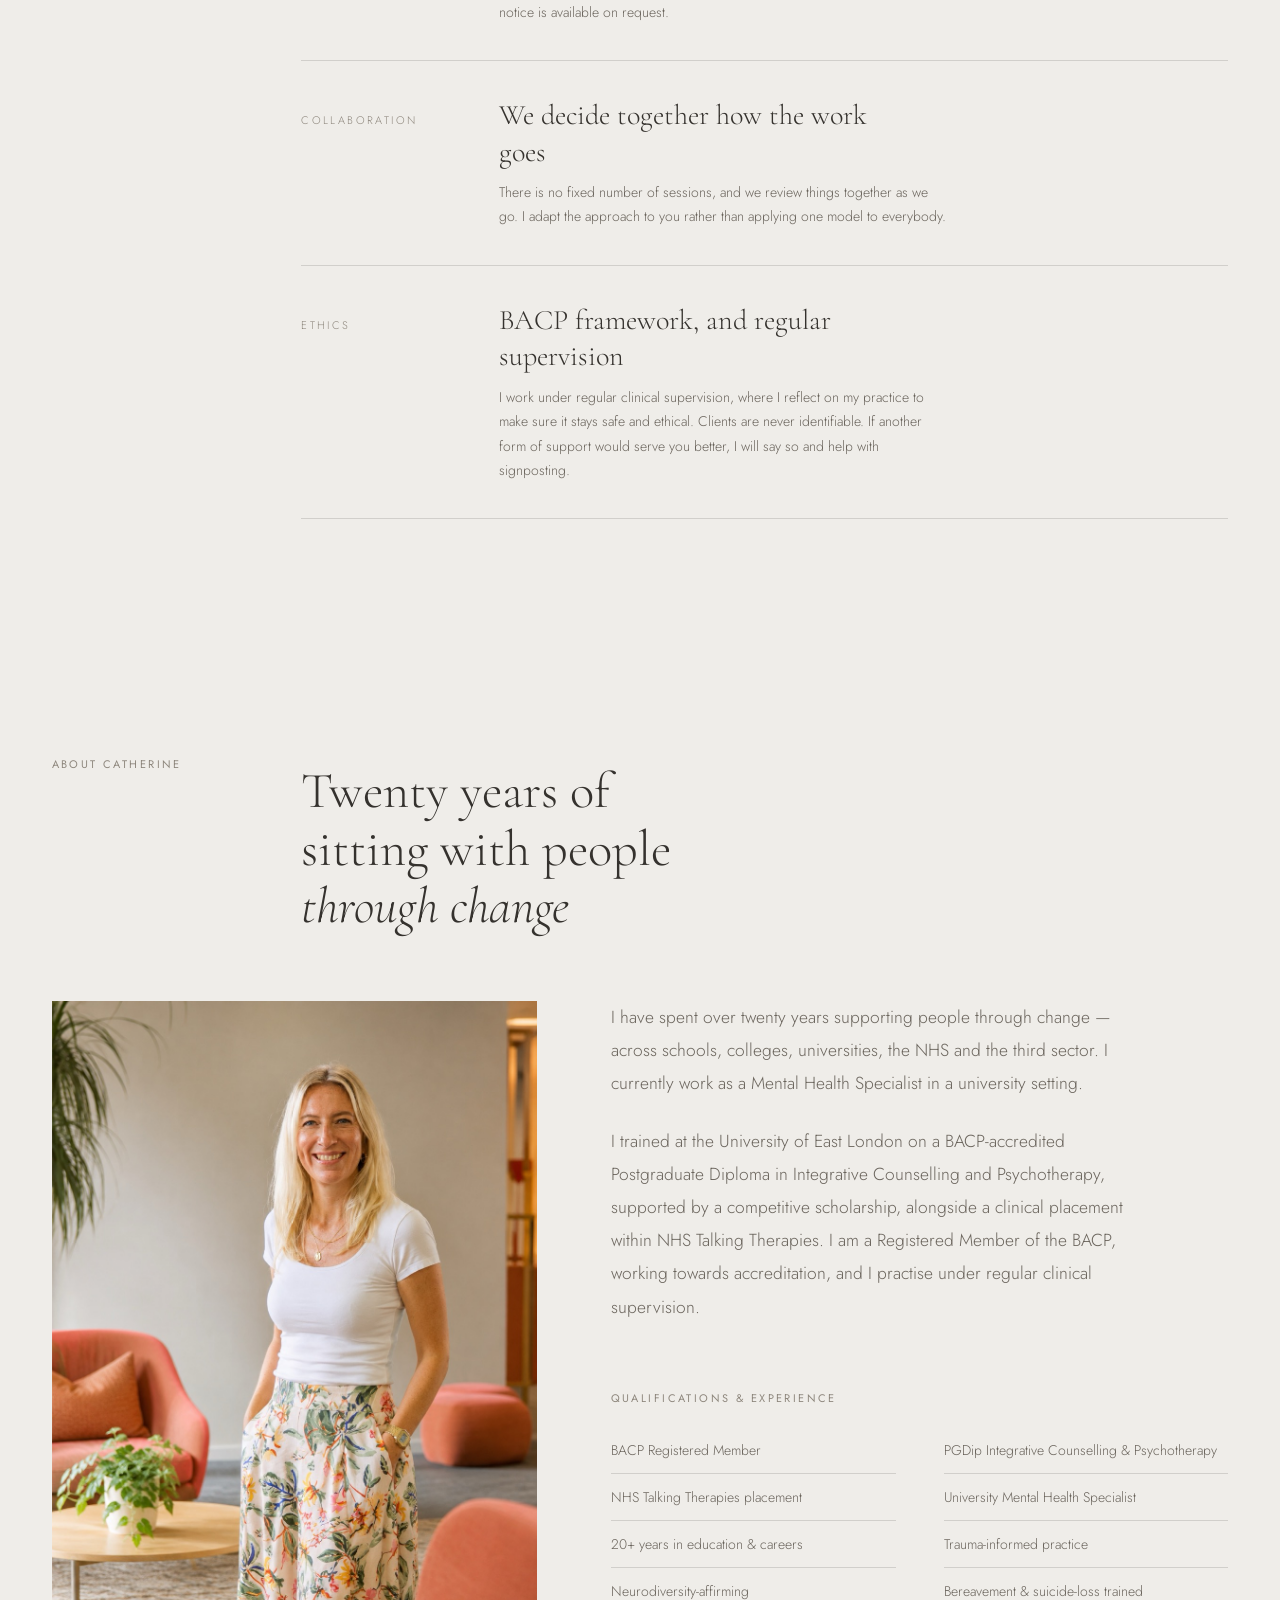
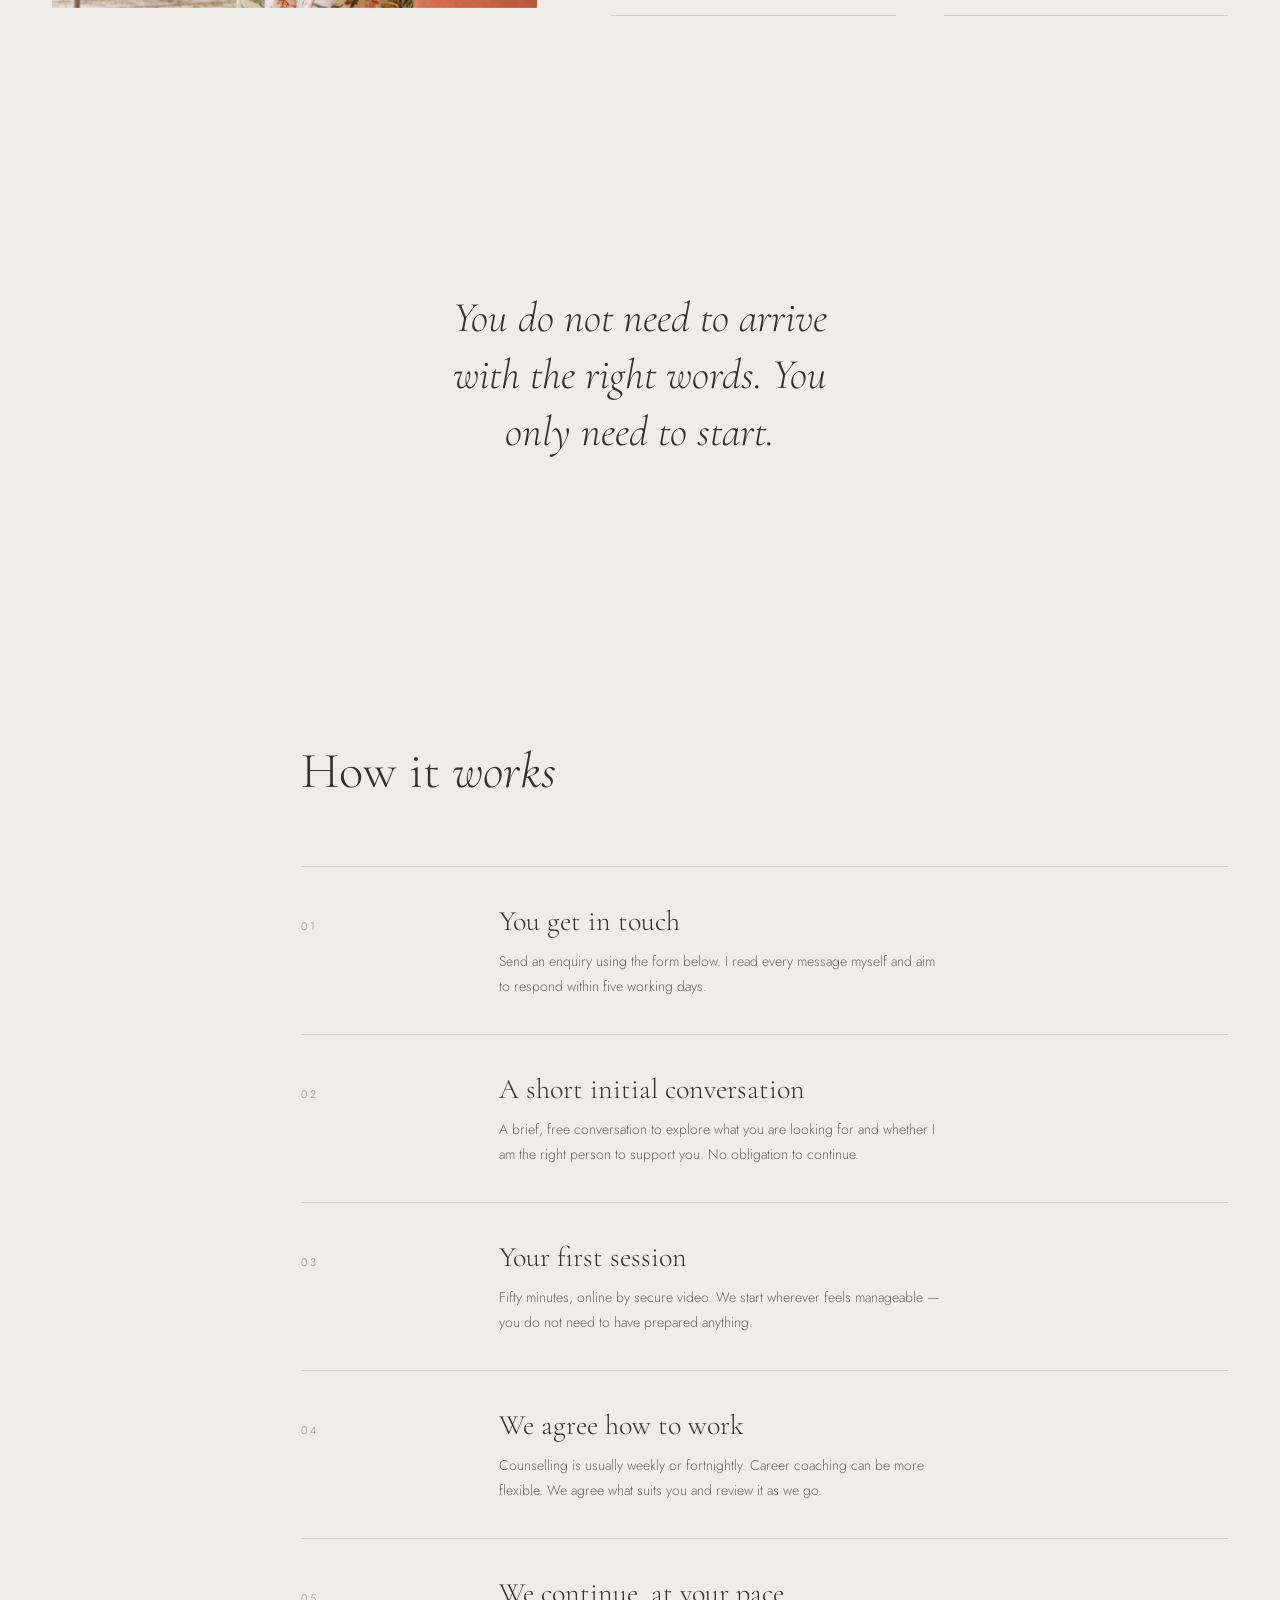
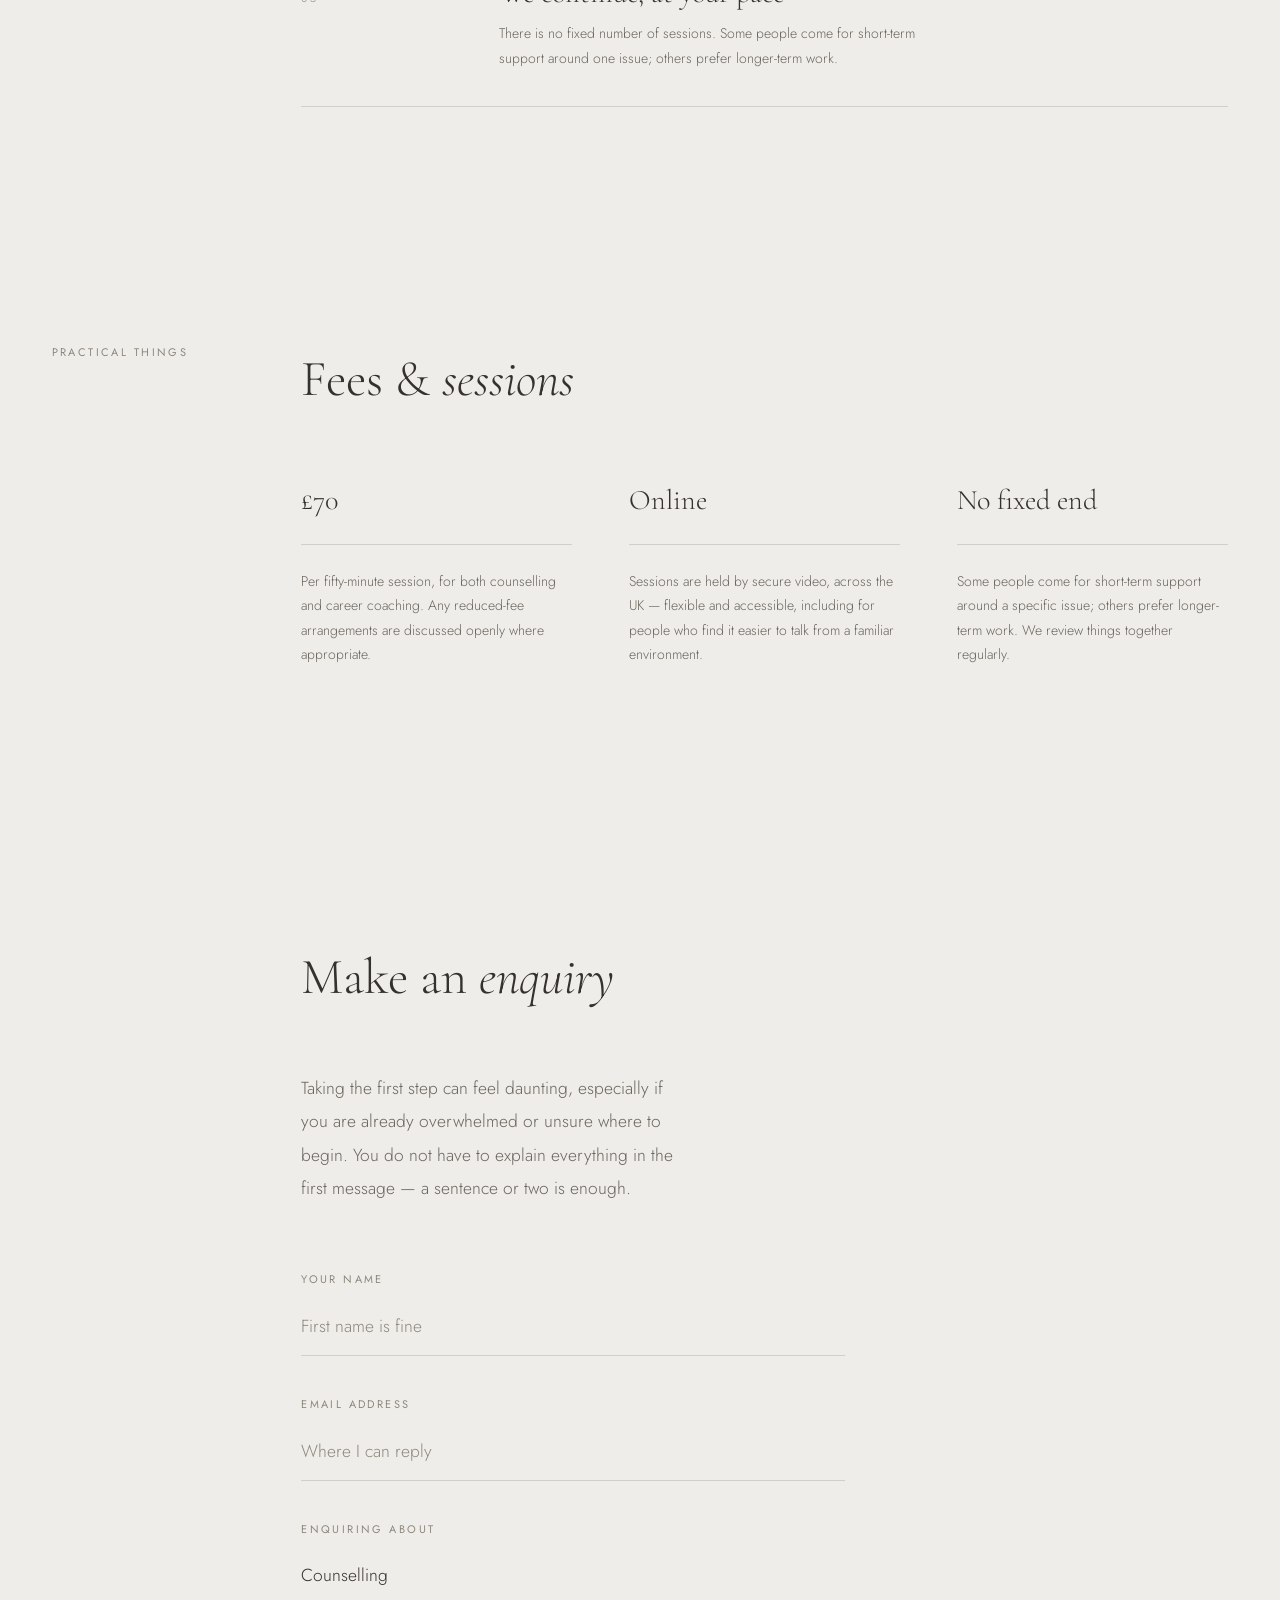
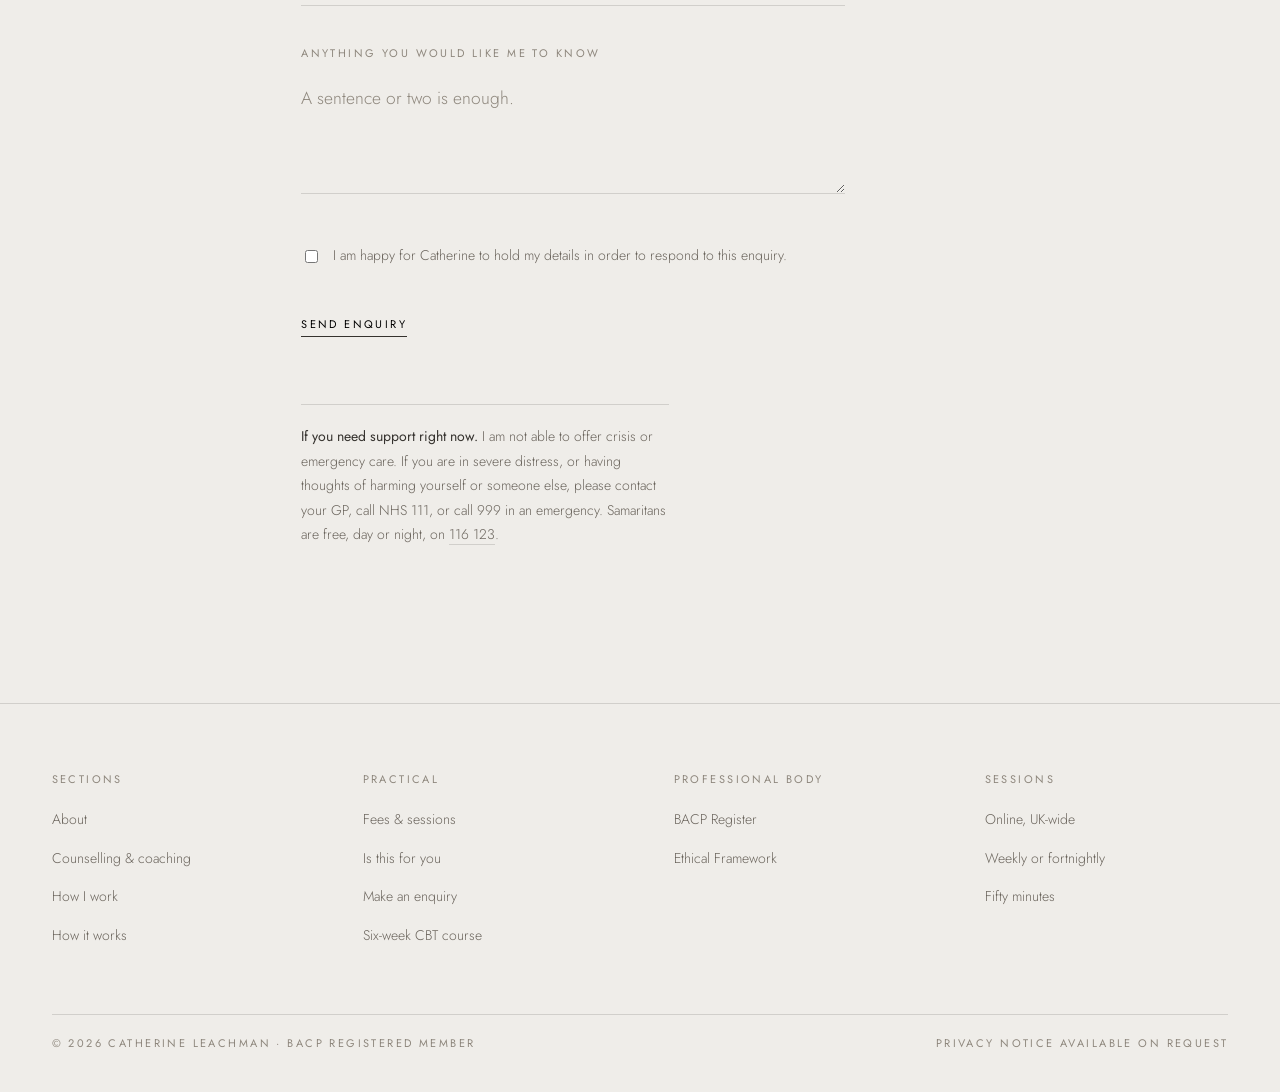
==== commit 6c8bad5b: "Add six-week self-guided CBT course: sales page and six modules Sales page at /course with benefits," ====
--- a/alt/index.html
+++ b/alt/index.html
@@ -477,6 +477,7 @@
     <a class="nav-mark" href="#top">Catherine Leachman</a>
     <div class="nav-side right">
       <a class="n" href="#practical" data-drop>Fees</a>
+      <a class="n" href="/course" data-drop>CBT course</a>
       <a class="n" href="#enquiry">Enquire</a>
     </div>
   </div>
@@ -823,6 +824,7 @@
           <li><a href="#practical">Fees &amp; sessions</a></li>
           <li><a href="#reasons">Is this for you</a></li>
           <li><a href="#enquiry">Make an enquiry</a></li>
+          <li><a href="/course">Six-week CBT course</a></li>
         </ul>
       </div>
       <div>
